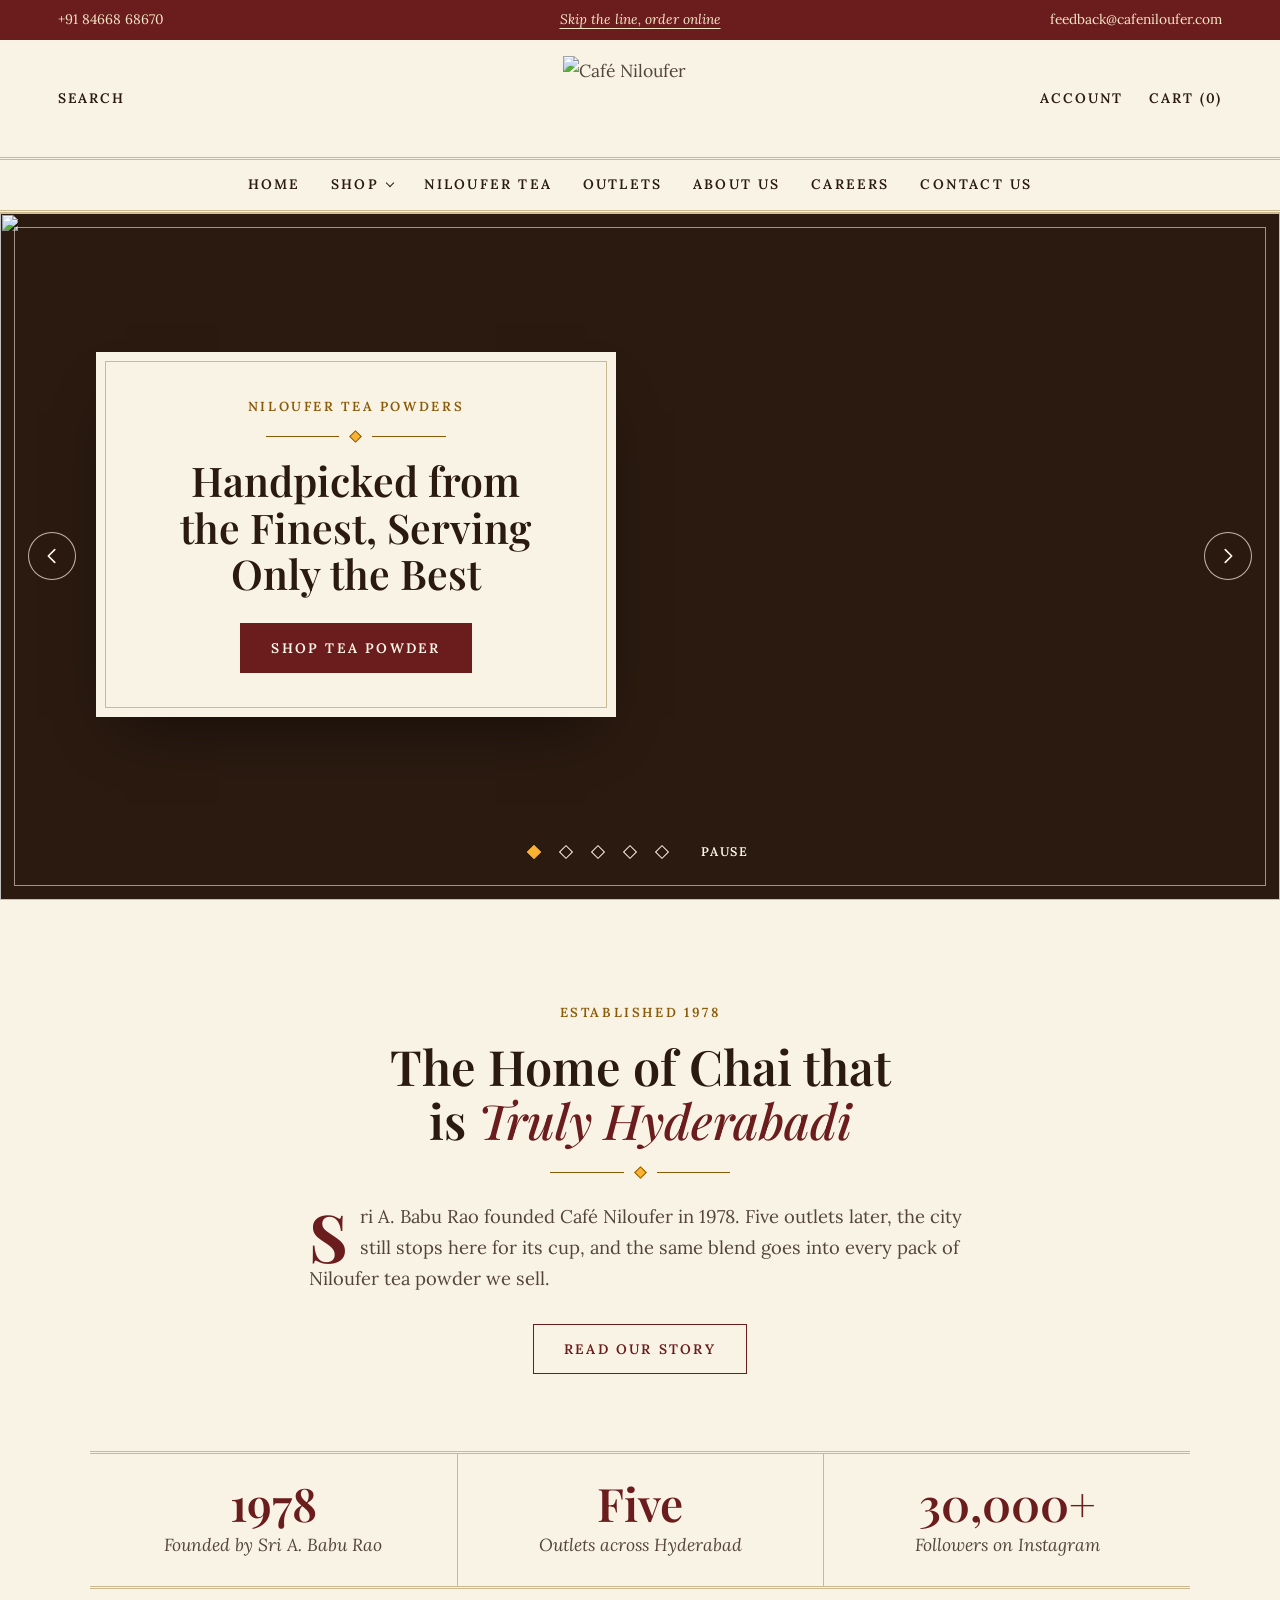
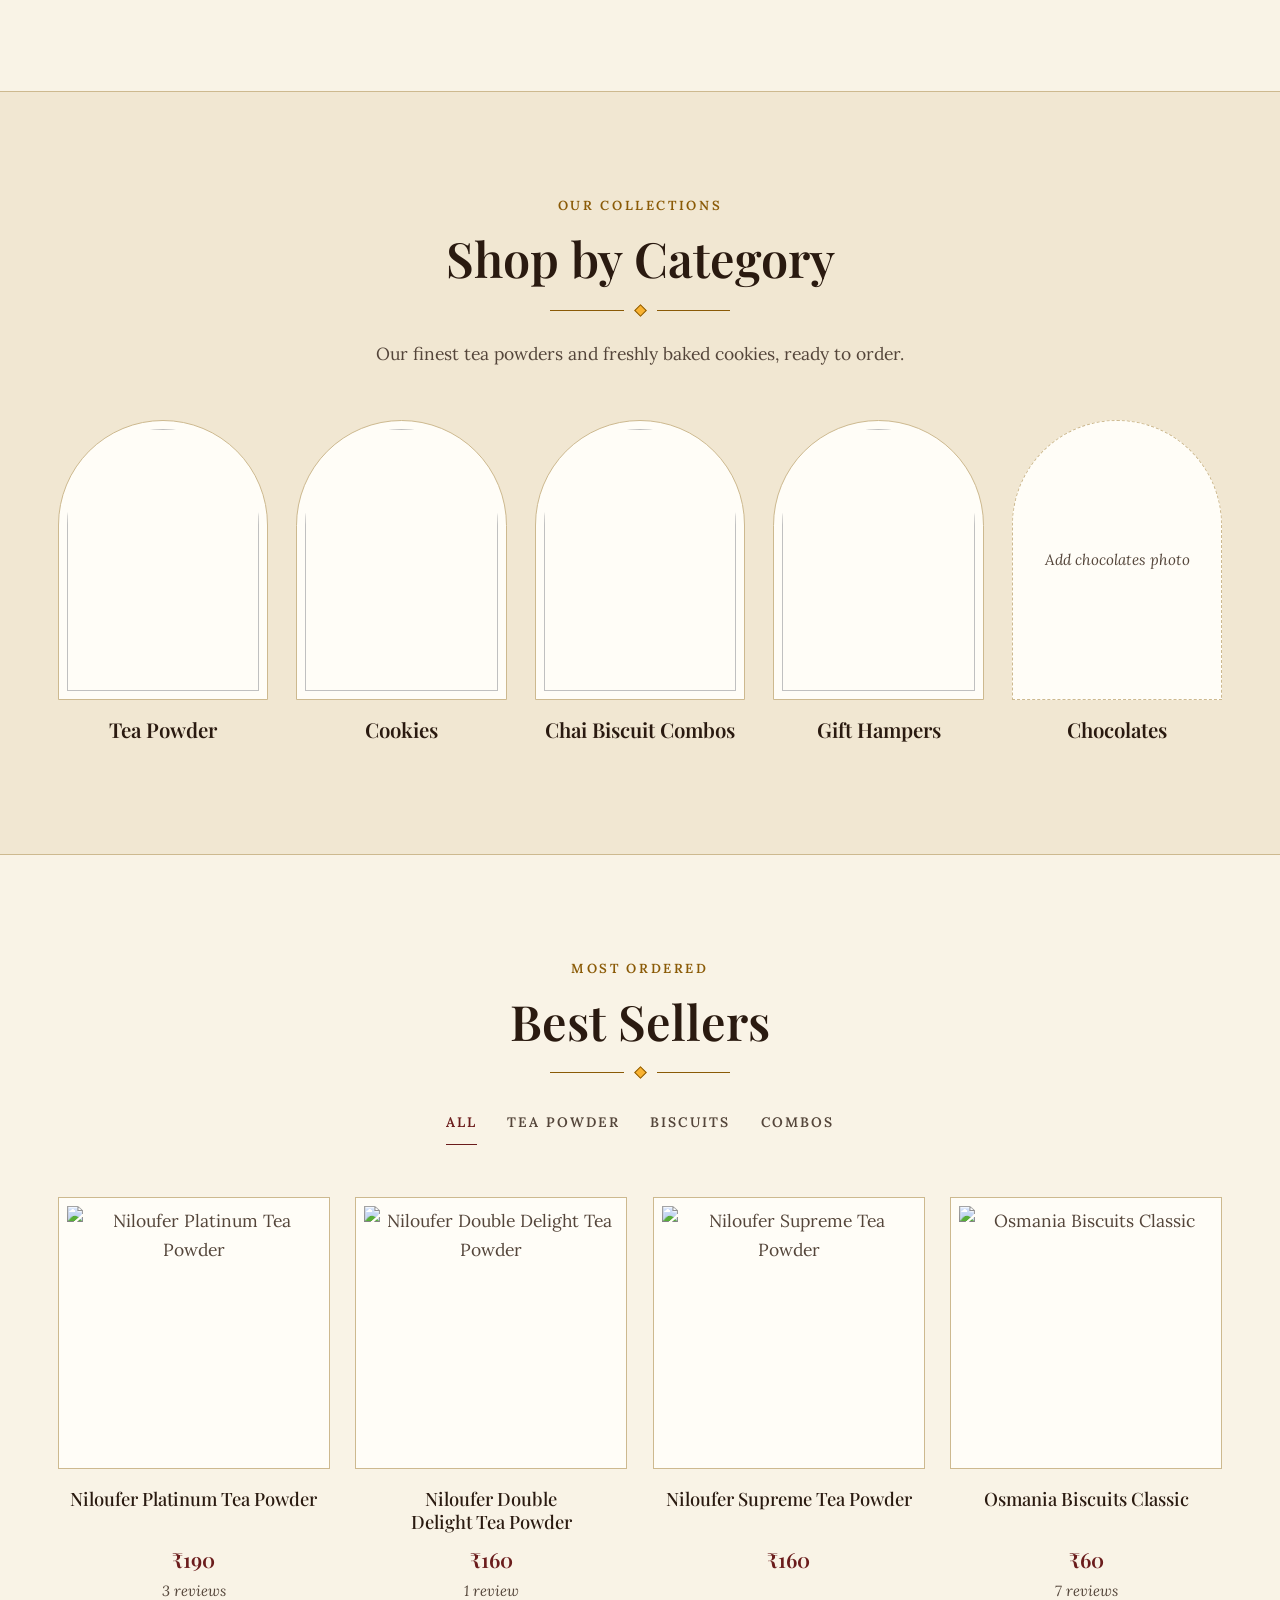
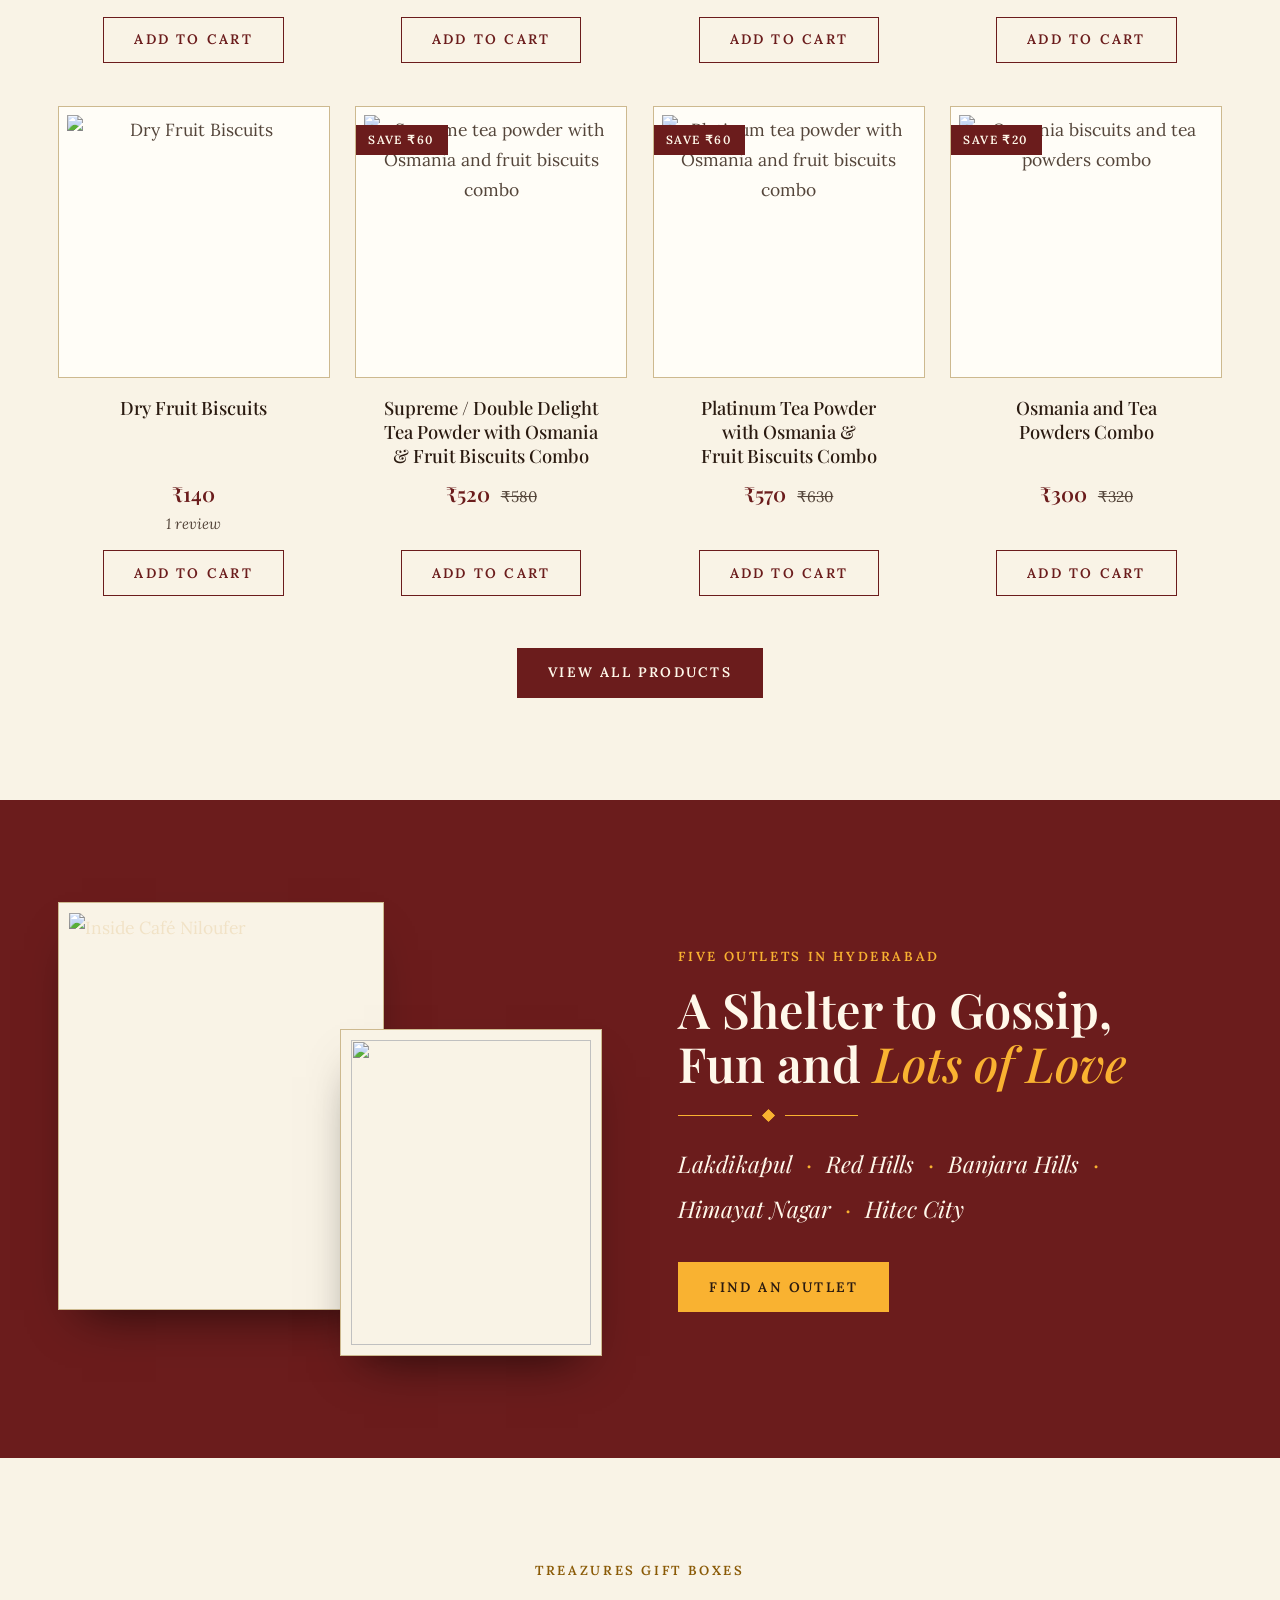
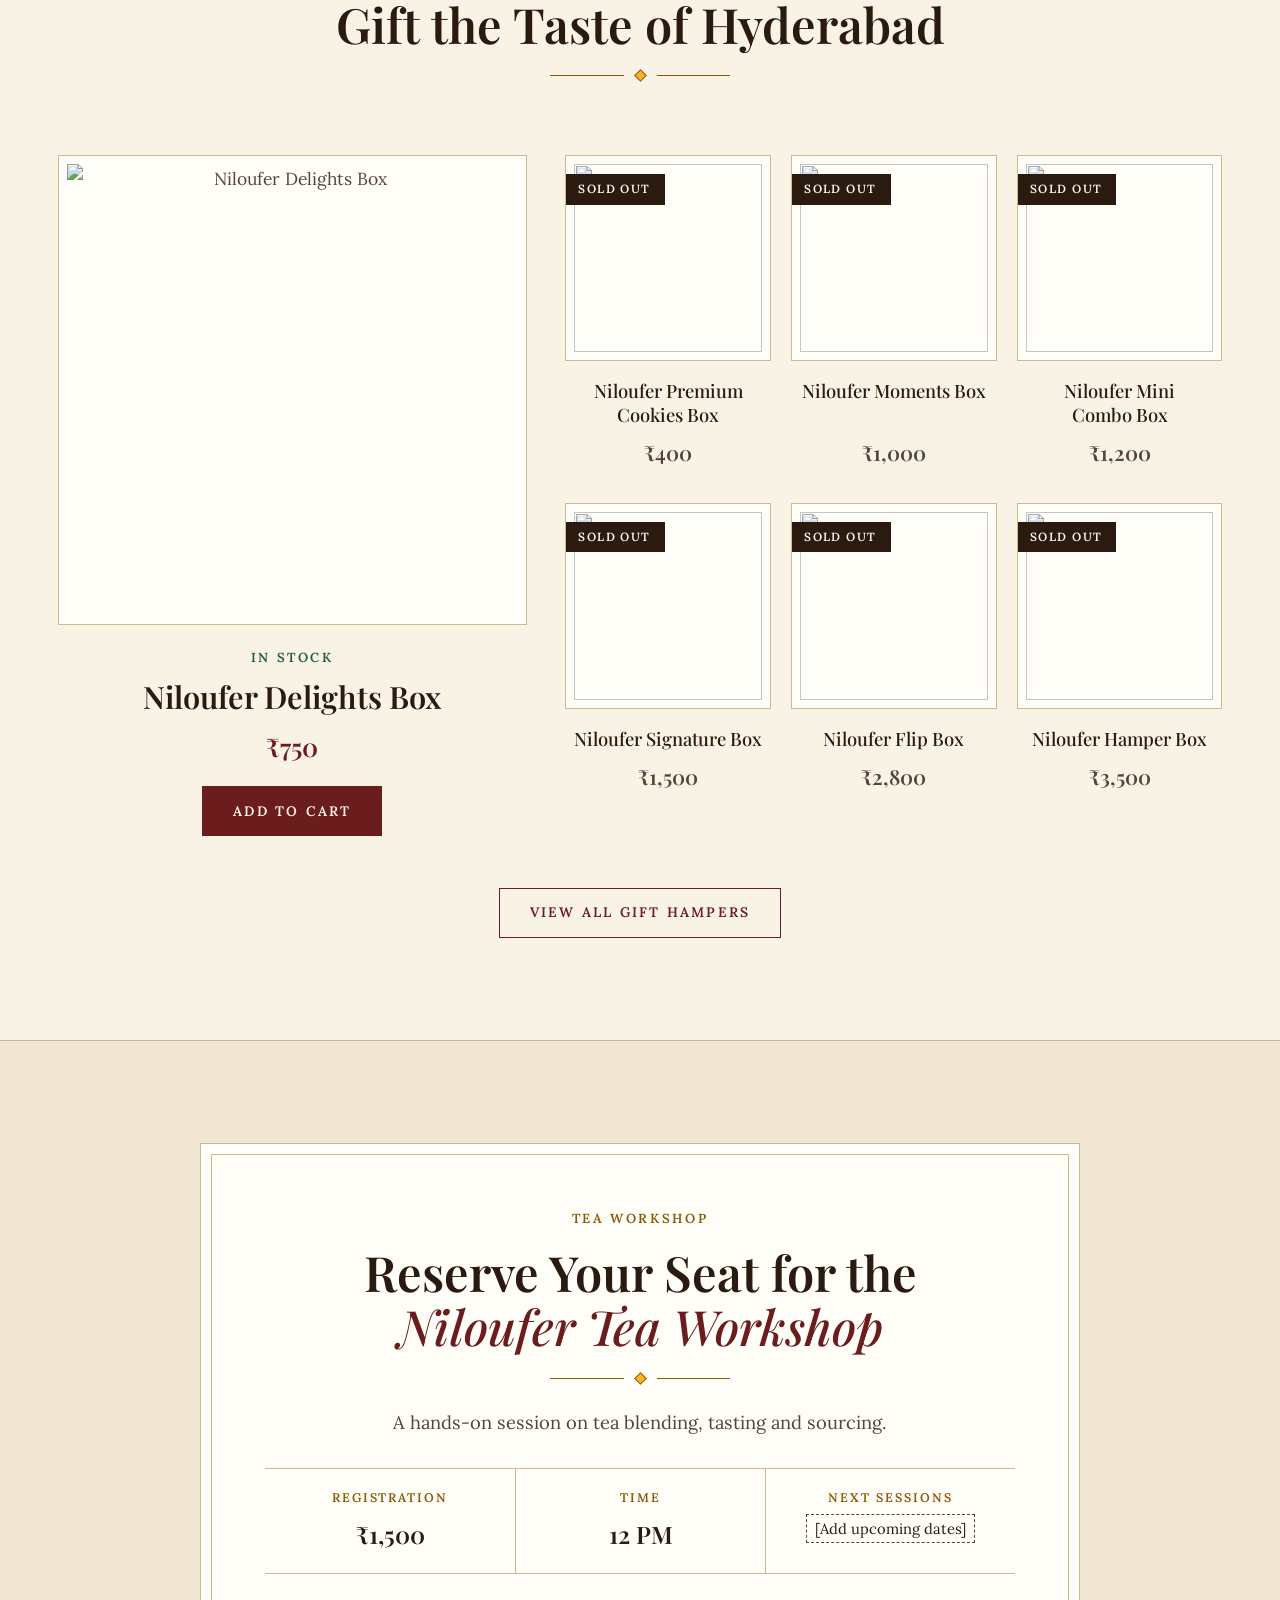
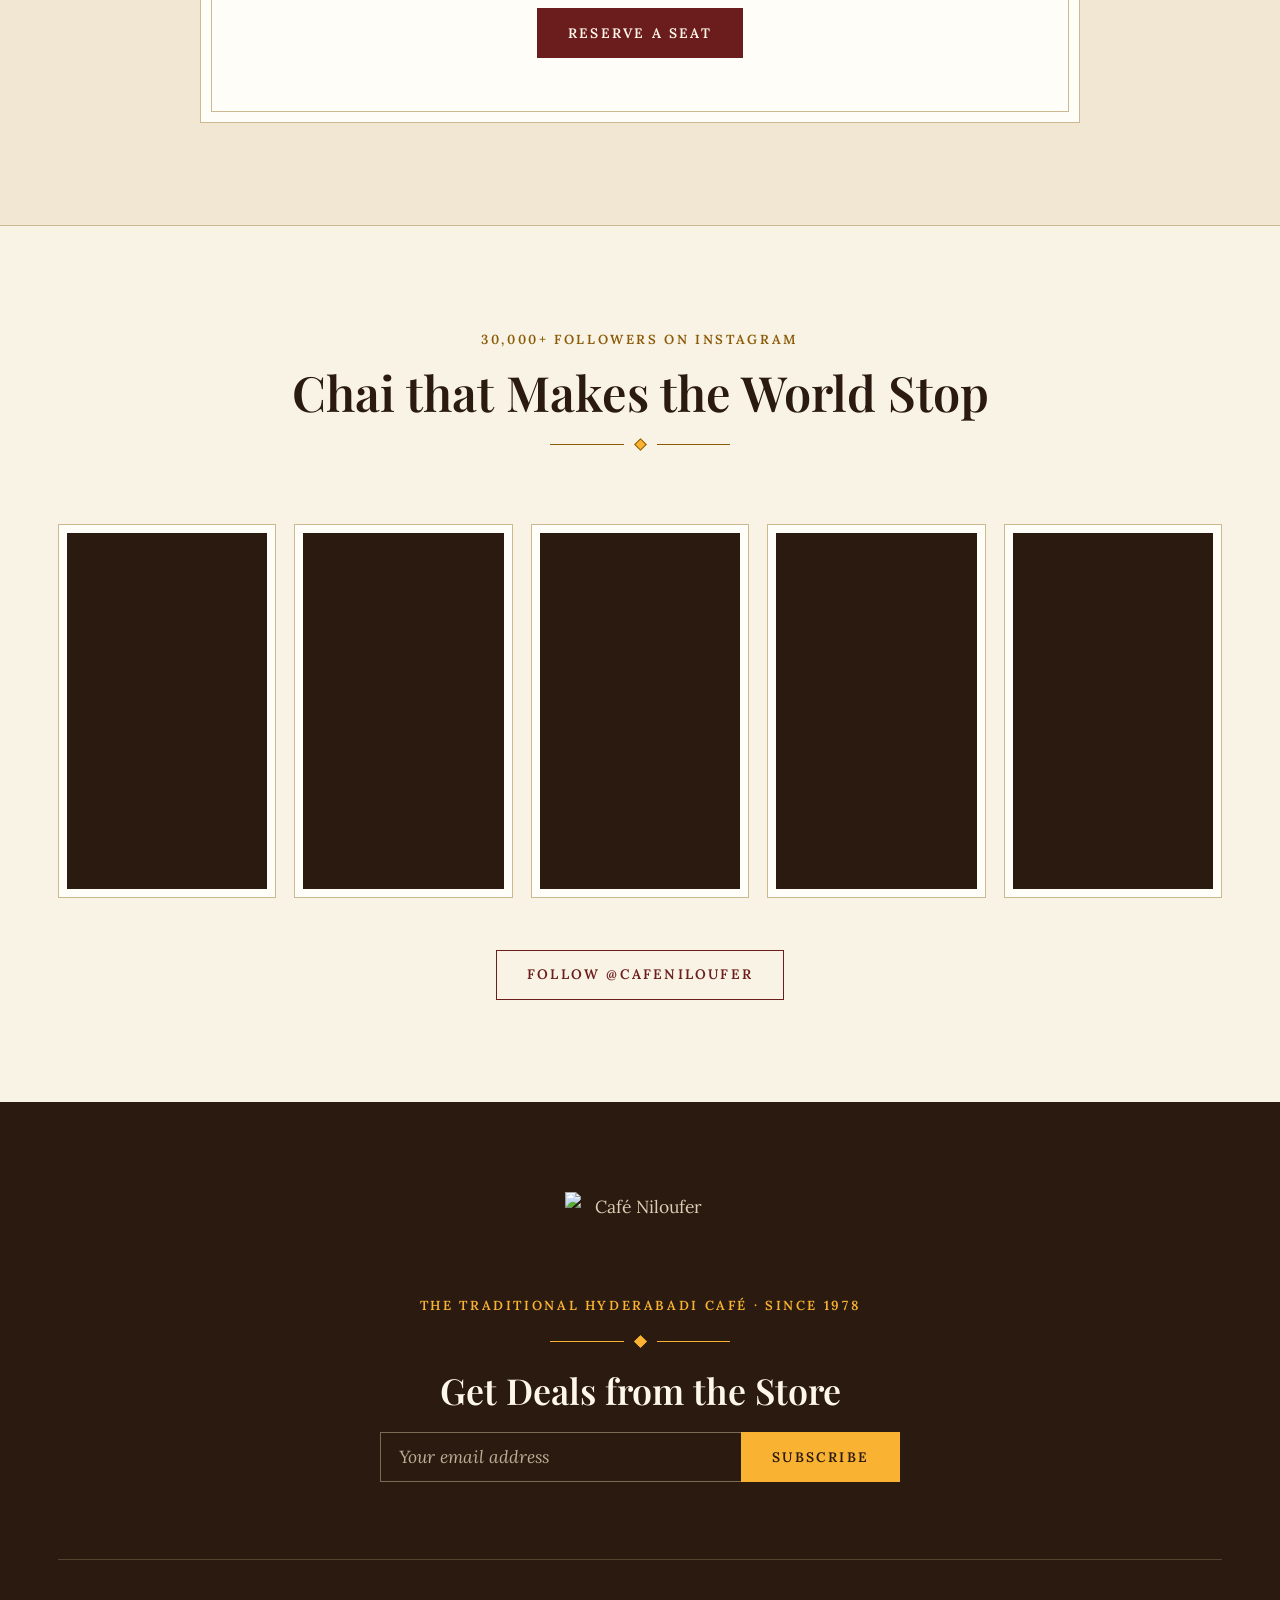
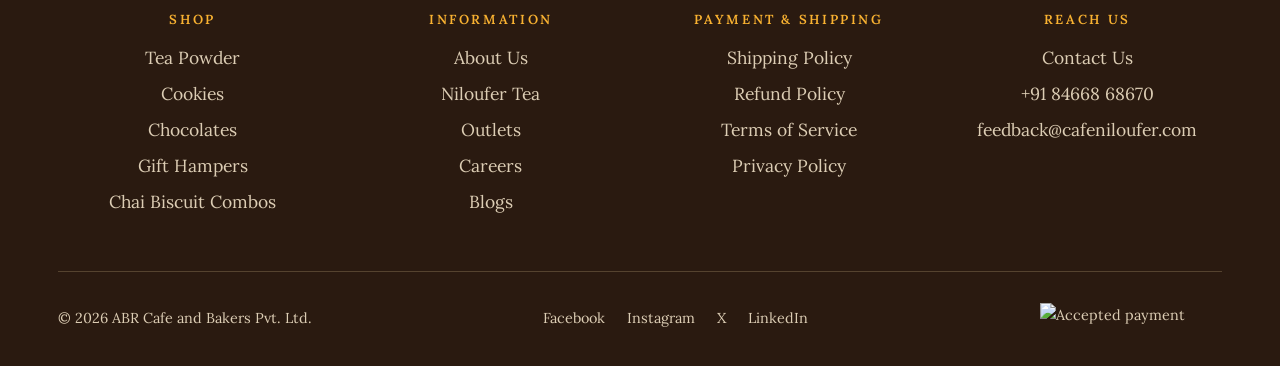
==== index-classic.html @ c28f63be "Add Cafe Niloufer homepage layout options Five static HTML homepage prototypes for the Shopify rebui" ====
<!doctype html>
<html lang="en">
<head>
  <meta charset="utf-8">
  <meta name="viewport" content="width=device-width, initial-scale=1">
  <title>Café Niloufer – The Traditional Hyderabadi Café</title>
  <meta name="description" content="Niloufer tea powders, Osmania biscuits and gift boxes from Hyderabad's Café Niloufer. Order online for home delivery.">
  <meta name="theme-color" content="#5e1a1a">
  <link rel="preconnect" href="https://fonts.googleapis.com">
  <link rel="preconnect" href="https://fonts.gstatic.com" crossorigin>
  <link href="https://fonts.googleapis.com/css2?family=Lora:ital,wght@0,400;0,500;0,600;1,400&family=Playfair+Display:ital,wght@0,500;0,600;0,700;1,500&display=swap" rel="stylesheet">
  <link rel="stylesheet" href="css/style-classic.css">
  <script>document.documentElement.classList.add('js');</script>
</head>
<body>
<a class="skip-link" href="#main">Skip to content</a>

<!-- ======================================================
     SECTION: top bar   (Shopify: sections/announcement-bar.liquid)
     ====================================================== -->
<div class="topbar" id="topBar">
  <div class="wrap topbar-inner">
    <a class="topbar-side" href="tel:+918466868670">+91 84668 68670</a>
    <p><a href="/collections/our-products">Skip the line, order online</a></p>
    <a class="topbar-side" href="mailto:feedback@cafeniloufer.com">feedback@cafeniloufer.com</a>
  </div>
</div>

<!-- ======================================================
     SECTION: header   (Shopify: sections/header.liquid)
     Centred crest, with the menu on a ruled bar beneath.
     ====================================================== -->
<header class="site-header" id="siteHeader">
  <div class="wrap masthead">
    <div class="masthead-side">
      <button class="plain-btn nav-toggle" id="navToggle" aria-expanded="false" aria-controls="primaryNav">Menu</button>
      <a class="plain-btn mast-link" href="/search">Search</a>
    </div>
    <a class="logo" href="/" aria-label="Café Niloufer home">
      <img src="images/logo.png" data-remote="logo_360x_3a3f6a04-b109-4e88-97f9-b49ac4675c0d.png" data-w="360" alt="Café Niloufer" width="150" height="83">
    </a>
    <div class="masthead-side masthead-right">
      <a class="plain-btn mast-link" href="/account">Account</a>
      <a class="plain-btn" href="/cart">Cart (<span id="cartCount" aria-live="polite">0</span>)</a>
    </div>
  </div>

  <nav class="primary-nav" id="primaryNav" aria-label="Primary">
    <ul class="wrap">
      <li><a href="/">Home</a></li>
      <li class="has-sub">
        <a href="/collections/our-products">Shop</a>
        <ul class="sub">
          <li><a href="/collections/tea-powder">Tea Powder</a></li>
          <li><a href="/collections/cookies">Cookies</a></li>
          <li><a href="/collections/chocolates">Chocolates</a></li>
          <li><a href="/collections/gift-hampers">Gift Hampers</a></li>
          <li><a href="/collections/combo">Chai Biscuit Combos</a></li>
        </ul>
      </li>
      <li><a href="/pages/niloufer-tea">Niloufer Tea</a></li>
      <li><a href="/pages/outlets">Outlets</a></li>
      <li><a href="/pages/about-cafe-niloufer">About Us</a></li>
      <li><a href="/pages/careers">Careers</a></li>
      <li><a href="/pages/contact-us">Contact Us</a></li>
    </ul>
  </nav>
</header>

<main id="main">

<!-- ======================================================
     SECTION: hero slider   (Shopify: sections/slideshow.liquid)
     Full width; height = screen height minus everything above it.
     ====================================================== -->
<section class="hero" id="heroSlider" role="region" aria-roledescription="carousel" aria-label="Featured">
  <div class="slides">
    <article class="slide is-active" role="group" aria-roledescription="slide" aria-label="1 of 5">
      <div class="slide-bg"><img src="images/banner-tea.png" data-remote="NC_Web_1920x800_final.png" data-w="1920" alt="" width="1920" height="800"></div>
      <div class="plate">
        <p class="smallcaps">Niloufer Tea Powders</p>
        <span class="orn" aria-hidden="true"><i></i></span>
        <h1 class="plate-title">Handpicked from the Finest, Serving Only the Best</h1>
        <a class="btn btn-solid" href="/collections/tea-powder">Shop Tea Powder</a>
      </div>
    </article>
    <article class="slide" role="group" aria-roledescription="slide" aria-label="2 of 5">
      <div class="slide-bg"><img src="images/banner-biscuits.jpg" data-remote="CF_Niloufer_fruit_biscuit_web_banner_301025.jpg" data-w="1920" alt="" loading="lazy" width="1920" height="800"></div>
      <div class="plate">
        <p class="smallcaps">Fruit Biscuits</p>
        <span class="orn" aria-hidden="true"><i></i></span>
        <h2 class="plate-title">Newly Improved Taste, Same Indulgence</h2>
        <a class="btn btn-solid" href="/collections/cookies">Shop Cookies</a>
      </div>
    </article>
    <article class="slide" role="group" aria-roledescription="slide" aria-label="3 of 5">
      <div class="slide-bg"><img src="images/banner-gifts.webp" data-remote="GIFT_BOX.webp" data-w="1920" alt="" loading="lazy" width="1920" height="800"></div>
      <div class="plate">
        <p class="smallcaps">Treazures Gift Boxes</p>
        <span class="orn" aria-hidden="true"><i></i></span>
        <h2 class="plate-title">Pleazures of Gifting</h2>
        <a class="btn btn-solid" href="/collections/gift-hampers">Shop Gift Hampers</a>
      </div>
    </article>
    <article class="slide" role="group" aria-roledescription="slide" aria-label="4 of 5">
      <div class="slide-bg"><img src="images/banner-tearoom.webp" data-remote="TEA_ROOMS_BANNER.webp" data-w="1920" alt="" loading="lazy" width="1920" height="800"></div>
      <div class="plate">
        <p class="smallcaps">Tea Rooms</p>
        <span class="orn" aria-hidden="true"><i></i></span>
        <h2 class="plate-title">A Shelter to Gossip, Fun and Lots of Love</h2>
        <a class="btn btn-solid" href="/pages/outlets">Find an Outlet</a>
      </div>
    </article>
    <article class="slide" role="group" aria-roledescription="slide" aria-label="5 of 5">
      <div class="slide-bg"><img src="images/banner-order.webp" data-remote="ONLINE_ORDER.webp" data-w="1920" alt="" loading="lazy" width="1920" height="800"></div>
      <div class="plate">
        <p class="smallcaps">Shop Your Favourites</p>
        <span class="orn" aria-hidden="true"><i></i></span>
        <h2 class="plate-title">Skip the Line, Order Online</h2>
        <a class="btn btn-solid" href="/collections/our-products">Shop Now</a>
      </div>
    </article>
  </div>

  <button class="hero-arrow hero-prev" data-dir="-1" aria-label="Previous slide">
    <svg width="22" height="22" viewBox="0 0 24 24" fill="none" stroke="currentColor" stroke-width="1.8" stroke-linecap="round" stroke-linejoin="round" aria-hidden="true"><path d="M15 5l-7 7 7 7"/></svg>
  </button>
  <button class="hero-arrow hero-next" data-dir="1" aria-label="Next slide">
    <svg width="22" height="22" viewBox="0 0 24 24" fill="none" stroke="currentColor" stroke-width="1.8" stroke-linecap="round" stroke-linejoin="round" aria-hidden="true"><path d="M9 5l7 7-7 7"/></svg>
  </button>
  <div class="hero-nav">
    <button class="dot is-active" aria-label="Go to slide 1" aria-current="true"></button>
    <button class="dot" aria-label="Go to slide 2"></button>
    <button class="dot" aria-label="Go to slide 3"></button>
    <button class="dot" aria-label="Go to slide 4"></button>
    <button class="dot" aria-label="Go to slide 5"></button>
    <button class="hero-pause" id="sliderPause" aria-pressed="false">Pause</button>
  </div>
</section>

<!-- ======================================================
     SECTION: welcome   (Shopify: sections/rich-text.liquid)
     ====================================================== -->
<section class="section welcome">
  <div class="wrap narrow center">
    <p class="smallcaps">Established 1978</p>
    <h2>The Home of Chai that is <em>Truly Hyderabadi</em></h2>
    <span class="orn" aria-hidden="true"><i></i></span>
    <p class="lead dropcap">Sri A. Babu Rao founded Café Niloufer in 1978. Five outlets later, the city still stops here for its cup, and the same blend goes into every pack of Niloufer tea powder we sell.</p>
    <a class="btn btn-outline" href="/pages/about-cafe-niloufer">Read Our Story</a>
  </div>

  <div class="wrap">
    <ul class="facts">
      <li><b>1978</b><span>Founded by Sri A. Babu Rao</span></li>
      <li><b>Five</b><span>Outlets across Hyderabad</span></li>
      <li><b>30,000+</b><span>Followers on Instagram</span></li>
    </ul>
  </div>
</section>

<!-- ======================================================
     SECTION: categories   (Shopify: sections/collection-list.liquid)
     ====================================================== -->
<section class="section section-tint">
  <div class="wrap">
    <div class="title">
      <p class="smallcaps">Our Collections</p>
      <h2>Shop by Category</h2>
      <span class="orn" aria-hidden="true"><i></i></span>
      <p>Our finest tea powders and freshly baked cookies, ready to order.</p>
    </div>

    <ul class="arches">
      <li><a class="arch" href="/collections/tea-powder">
        <span class="arch-frame"><img src="images/tea-platinum.webp" data-remote="Niloufer_Platinum_Tea_Powder.webp" alt="" loading="lazy" width="600" height="600"></span>
        <b>Tea Powder</b></a></li>
      <li><a class="arch" href="/collections/cookies">
        <span class="arch-frame"><img src="images/dry-fruit-biscuits.webp" data-remote="DryFruitBiscuits.webp" alt="" loading="lazy" width="600" height="600"></span>
        <b>Cookies</b></a></li>
      <li><a class="arch" href="/collections/combo">
        <span class="arch-frame"><img src="images/combo-osmania-tea.png" data-remote="Combo1_option1.png" alt="" loading="lazy" width="600" height="600"></span>
        <b>Chai Biscuit Combos</b></a></li>
      <li><a class="arch" href="/collections/gift-hampers">
        <span class="arch-frame"><img src="images/gift-delights.webp" data-remote="DelightsBox_Hires_800x_1d683445-12c7-41b7-adcd-f24d6c4b3e09.webp" alt="" loading="lazy" width="600" height="600"></span>
        <b>Gift Hampers</b></a></li>
      <li><a class="arch" href="/collections/chocolates">
        <!-- No chocolates image on the current site: add images/chocolates.jpg and swap this span's contents for an <img> -->
        <span class="arch-frame arch-empty"><span>Add chocolates photo</span></span>
        <b>Chocolates</b></a></li>
    </ul>
  </div>
</section>

<!-- ======================================================
     SECTION: best sellers   (Shopify: sections/featured-collection.liquid)
     Each .product = snippets/product-card.liquid
     ====================================================== -->
<section class="section" id="bestsellers">
  <div class="wrap">
    <div class="title">
      <p class="smallcaps">Most Ordered</p>
      <h2>Best Sellers</h2>
      <span class="orn" aria-hidden="true"><i></i></span>
      <div class="filters" role="group" aria-label="Filter best sellers">
        <button type="button" class="filter is-active" data-filter="all" aria-pressed="true">All</button>
        <button type="button" class="filter" data-filter="tea" aria-pressed="false">Tea Powder</button>
        <button type="button" class="filter" data-filter="biscuits" aria-pressed="false">Biscuits</button>
        <button type="button" class="filter" data-filter="combo" aria-pressed="false">Combos</button>
      </div>
    </div>

    <ul class="product-grid" id="productGrid">
      <li class="product" data-cat="tea">
        <a class="product-media" href="/products/niloufer-platinum-tea-powder"><img src="images/tea-platinum.webp" data-remote="Niloufer_Platinum_Tea_Powder.webp" alt="Niloufer Platinum Tea Powder" loading="lazy" width="600" height="600"></a>
        <h3><a href="/products/niloufer-platinum-tea-powder">Niloufer Platinum Tea Powder</a></h3>
        <p class="price">₹190</p>
        <p class="meta">3 reviews</p>
        <button type="button" class="btn btn-outline add-to-cart">Add to Cart</button>
      </li>
      <li class="product" data-cat="tea">
        <a class="product-media" href="/products/niloufer-double-delight-tea-powder"><img src="images/tea-double-delight.webp" data-remote="Niloufer_Double_Delight_Tea_Powder.webp" alt="Niloufer Double Delight Tea Powder" loading="lazy" width="600" height="600"></a>
        <h3><a href="/products/niloufer-double-delight-tea-powder">Niloufer Double Delight Tea Powder</a></h3>
        <p class="price">₹160</p>
        <p class="meta">1 review</p>
        <button type="button" class="btn btn-outline add-to-cart">Add to Cart</button>
      </li>
      <li class="product" data-cat="tea">
        <a class="product-media" href="/products/niloufer-supreme-dust-tea-powder"><img src="images/tea-supreme.webp" data-remote="Niloufer_Supreme_Tea_Powder_front.webp" alt="Niloufer Supreme Tea Powder" loading="lazy" width="600" height="600"></a>
        <h3><a href="/products/niloufer-supreme-dust-tea-powder">Niloufer Supreme Tea Powder</a></h3>
        <p class="price">₹160</p>
        <p class="meta">&nbsp;</p>
        <button type="button" class="btn btn-outline add-to-cart">Add to Cart</button>
      </li>
      <li class="product" data-cat="biscuits">
        <a class="product-media" href="/products/osmania-biscuits"><img src="images/osmania-biscuits.webp" data-remote="p0qzdfdmgume7hkc4ddv.webp" alt="Osmania Biscuits Classic" loading="lazy" width="600" height="600"></a>
        <h3><a href="/products/osmania-biscuits">Osmania Biscuits Classic</a></h3>
        <p class="price">₹60</p>
        <p class="meta">7 reviews</p>
        <button type="button" class="btn btn-outline add-to-cart">Add to Cart</button>
      </li>
      <li class="product" data-cat="biscuits">
        <a class="product-media" href="/products/dry-fruit-biscuits"><img src="images/dry-fruit-biscuits.webp" data-remote="DryFruitBiscuits.webp" alt="Dry Fruit Biscuits" loading="lazy" width="600" height="600"></a>
        <h3><a href="/products/dry-fruit-biscuits">Dry Fruit Biscuits</a></h3>
        <p class="price">₹140</p>
        <p class="meta">1 review</p>
        <button type="button" class="btn btn-outline add-to-cart">Add to Cart</button>
      </li>
      <li class="product" data-cat="combo">
        <a class="product-media" href="/products/combo-3"><img src="images/combo-supreme.png" data-remote="Combo3_supreme.png" alt="Supreme tea powder with Osmania and fruit biscuits combo" loading="lazy" width="600" height="600"><span class="ribbon">Save ₹60</span></a>
        <h3><a href="/products/combo-3">Supreme / Double Delight Tea Powder with Osmania &amp; Fruit Biscuits Combo</a></h3>
        <p class="price">₹520 <s>₹580</s></p>
        <p class="meta">&nbsp;</p>
        <button type="button" class="btn btn-outline add-to-cart">Add to Cart</button>
      </li>
      <li class="product" data-cat="combo">
        <a class="product-media" href="/products/combo-2"><img src="images/combo-platinum.png" data-remote="Combo2_Final.png" alt="Platinum tea powder with Osmania and fruit biscuits combo" loading="lazy" width="600" height="600"><span class="ribbon">Save ₹60</span></a>
        <h3><a href="/products/combo-2">Platinum Tea Powder with Osmania &amp; Fruit Biscuits Combo</a></h3>
        <p class="price">₹570 <s>₹630</s></p>
        <p class="meta">&nbsp;</p>
        <button type="button" class="btn btn-outline add-to-cart">Add to Cart</button>
      </li>
      <li class="product" data-cat="combo">
        <a class="product-media" href="/products/combo-1"><img src="images/combo-osmania-tea.png" data-remote="Combo1_option1.png" alt="Osmania biscuits and tea powders combo" loading="lazy" width="600" height="600"><span class="ribbon">Save ₹20</span></a>
        <h3><a href="/products/combo-1">Osmania and Tea Powders Combo</a></h3>
        <p class="price">₹300 <s>₹320</s></p>
        <p class="meta">&nbsp;</p>
        <button type="button" class="btn btn-outline add-to-cart">Add to Cart</button>
      </li>
    </ul>

    <p class="center more"><a class="btn btn-solid" href="/collections/our-products">View All Products</a></p>
  </div>
</section>

<!-- ======================================================
     SECTION: heritage band   (Shopify: sections/image-with-text.liquid)
     ====================================================== -->
<section class="heritage">
  <div class="wrap heritage-grid">
    <div class="frames">
      <figure class="frame f1"><img src="images/story-2.png" data-remote="Frame_14.png" alt="Inside Café Niloufer" loading="lazy" width="323" height="405"></figure>
      <figure class="frame f2"><img src="images/story-1.png" data-remote="Frame_15.png" alt="" loading="lazy" width="323" height="405"></figure>
    </div>
    <div class="heritage-copy">
      <p class="smallcaps">Five Outlets in Hyderabad</p>
      <h2>A Shelter to Gossip, Fun and <em>Lots of Love</em></h2>
      <span class="orn orn-left" aria-hidden="true"><i></i></span>
      <ul class="outlets">
        <li>Lakdikapul</li>
        <li>Red Hills</li>
        <li>Banjara Hills</li>
        <li>Himayat Nagar</li>
        <li>Hitec City</li>
      </ul>
      <a class="btn btn-gold" href="/pages/outlets">Find an Outlet</a>
    </div>
  </div>
</section>

<!-- ======================================================
     SECTION: gift boxes   (Shopify: sections/featured-collection.liquid, gift-hampers)
     ====================================================== -->
<section class="section">
  <div class="wrap">
    <div class="title">
      <p class="smallcaps">Treazures Gift Boxes</p>
      <h2>Gift the Taste of Hyderabad</h2>
      <span class="orn" aria-hidden="true"><i></i></span>
    </div>

    <div class="gift-layout">
      <article class="gift-feature">
        <a class="product-media" href="/products/niloufer-delights-box"><img src="images/gift-delights.webp" data-remote="DelightsBox_Hires_800x_1d683445-12c7-41b7-adcd-f24d6c4b3e09.webp" alt="Niloufer Delights Box" loading="lazy" width="800" height="800"></a>
        <div class="gift-feature-body">
          <p class="smallcaps ok">In Stock</p>
          <h3><a href="/products/niloufer-delights-box">Niloufer Delights Box</a></h3>
          <p class="price">₹750</p>
          <button type="button" class="btn btn-solid add-to-cart">Add to Cart</button>
        </div>
      </article>

      <ul class="gift-grid">
        <li class="product is-out"><a class="product-media" href="/products/niloufer-mini-combo-box-copy"><img src="images/gift-premium-cookies.webp" data-remote="premco2.webp" alt="" loading="lazy" width="500" height="500"><span class="ribbon ribbon-dark">Sold Out</span></a>
          <h3><a href="/products/niloufer-mini-combo-box-copy">Niloufer Premium Cookies Box</a></h3><p class="price">₹400</p></li>
        <li class="product is-out"><a class="product-media" href="/products/niloufer-moments-box"><img src="images/gift-moments.webp" data-remote="moments1.webp" alt="" loading="lazy" width="500" height="500"><span class="ribbon ribbon-dark">Sold Out</span></a>
          <h3><a href="/products/niloufer-moments-box">Niloufer Moments Box</a></h3><p class="price">₹1,000</p></li>
        <li class="product is-out"><a class="product-media" href="/products/niloufer-mini-combo-box"><img src="images/gift-mini-combo.webp" data-remote="minic1.webp" alt="" loading="lazy" width="500" height="500"><span class="ribbon ribbon-dark">Sold Out</span></a>
          <h3><a href="/products/niloufer-mini-combo-box">Niloufer Mini Combo Box</a></h3><p class="price">₹1,200</p></li>
        <li class="product is-out"><a class="product-media" href="/products/niloufer-signature-box"><img src="images/gift-signature.webp" data-remote="SignatureBox_Hires_800x_bc8c926b-0362-4656-8bd1-b0b54046f249.webp" alt="" loading="lazy" width="500" height="500"><span class="ribbon ribbon-dark">Sold Out</span></a>
          <h3><a href="/products/niloufer-signature-box">Niloufer Signature Box</a></h3><p class="price">₹1,500</p></li>
        <li class="product is-out"><a class="product-media" href="/products/niloufer-flip-box"><img src="images/gift-flip.webp" data-remote="flip1.webp" alt="" loading="lazy" width="500" height="500"><span class="ribbon ribbon-dark">Sold Out</span></a>
          <h3><a href="/products/niloufer-flip-box">Niloufer Flip Box</a></h3><p class="price">₹2,800</p></li>
        <li class="product is-out"><a class="product-media" href="/products/niloufer-hamper-box"><img src="images/gift-hamper.webp" data-remote="hamper1.webp" alt="" loading="lazy" width="500" height="500"><span class="ribbon ribbon-dark">Sold Out</span></a>
          <h3><a href="/products/niloufer-hamper-box">Niloufer Hamper Box</a></h3><p class="price">₹3,500</p></li>
      </ul>
    </div>

    <p class="center more"><a class="btn btn-outline" href="/collections/gift-hampers">View All Gift Hampers</a></p>
  </div>
</section>

<!-- ======================================================
     SECTION: tea workshop invitation   (Shopify: sections/invitation.liquid)
     ====================================================== -->
<section class="section section-tint">
  <div class="wrap">
    <div class="invitation">
      <p class="smallcaps">Tea Workshop</p>
      <h2>Reserve Your Seat for the <em>Niloufer Tea Workshop</em></h2>
      <span class="orn" aria-hidden="true"><i></i></span>
      <p class="lead">A hands-on session on tea blending, tasting and sourcing.</p>
      <dl class="invite-facts">
        <div><dt>Registration</dt><dd>₹1,500</dd></div>
        <div><dt>Time</dt><dd>12 PM</dd></div>
        <div><dt>Next Sessions</dt><dd class="todo">[Add upcoming dates]</dd></div>
      </dl>
      <a class="btn btn-solid" href="/pages/tea-workshop">Reserve a Seat</a>
    </div>
  </div>
</section>

<!-- ======================================================
     SECTION: reels   (Shopify: sections/video-reels.liquid)
     Videos stream muted from the store's Shopify CDN.
     ====================================================== -->
<section class="section">
  <div class="wrap">
    <div class="title">
      <p class="smallcaps">30,000+ Followers on Instagram</p>
      <h2>Chai that Makes the World Stop</h2>
      <span class="orn" aria-hidden="true"><i></i></span>
    </div>
    <ul class="reel-row">
      <li><video class="reel" src="https://cdn.shopify.com/videos/c/o/v/871a929974e74d28b8a25bc37b8aa121.mp4" muted loop playsinline preload="metadata" aria-label="Café Niloufer reel 1"></video></li>
      <li><video class="reel" src="https://cdn.shopify.com/videos/c/o/v/c5cc48135465484594ba225d9385c2f6.mp4" muted loop playsinline preload="metadata" aria-label="Café Niloufer reel 2"></video></li>
      <li><video class="reel" src="https://cdn.shopify.com/videos/c/o/v/4848a76bdaad4c74bbf25155cf649064.mp4" muted loop playsinline preload="metadata" aria-label="Café Niloufer reel 3"></video></li>
      <li><video class="reel" src="https://cdn.shopify.com/videos/c/o/v/c1b2de1c08d44017b98b6b99db3dd102.mp4" muted loop playsinline preload="metadata" aria-label="Café Niloufer reel 4"></video></li>
      <li><video class="reel" src="https://cdn.shopify.com/videos/c/o/v/f989122980754f1e8ee32541cb2808a5.mp4" muted loop playsinline preload="metadata" aria-label="Café Niloufer reel 5"></video></li>
    </ul>
    <p class="center more"><a class="btn btn-outline" href="https://instagram.com/cafeniloufer" target="_blank" rel="noopener">Follow @cafeniloufer</a></p>
  </div>
</section>

</main>

<!-- ======================================================
     SECTION: footer   (Shopify: sections/footer.liquid)
     ====================================================== -->
<footer class="site-footer">
  <div class="wrap">
    <div class="footer-crest center">
      <img src="images/logo.png" data-remote="logo_360x_3a3f6a04-b109-4e88-97f9-b49ac4675c0d.png" data-w="360" alt="Café Niloufer" loading="lazy" width="150" height="83">
      <p class="smallcaps">The Traditional Hyderabadi Café · Since 1978</p>
      <span class="orn" aria-hidden="true"><i></i></span>
      <h2>Get Deals from the Store</h2>
      <form class="newsletter-form" action="#" method="post">
        <label class="sr-only" for="nlEmail">Email address</label>
        <input id="nlEmail" type="email" name="email" placeholder="Your email address" autocomplete="email" required>
        <button class="btn btn-gold" type="submit">Subscribe</button>
      </form>
    </div>

    <div class="footer-cols">
      <nav aria-label="Shop">
        <h3>Shop</h3>
        <ul>
          <li><a href="/collections/tea-powder">Tea Powder</a></li>
          <li><a href="/collections/cookies">Cookies</a></li>
          <li><a href="/collections/chocolates">Chocolates</a></li>
          <li><a href="/collections/gift-hampers">Gift Hampers</a></li>
          <li><a href="/collections/combo">Chai Biscuit Combos</a></li>
        </ul>
      </nav>
      <nav aria-label="Information">
        <h3>Information</h3>
        <ul>
          <li><a href="/pages/about-cafe-niloufer">About Us</a></li>
          <li><a href="/pages/niloufer-tea">Niloufer Tea</a></li>
          <li><a href="/pages/outlets">Outlets</a></li>
          <li><a href="/pages/careers">Careers</a></li>
          <li><a href="/blogs/news">Blogs</a></li>
        </ul>
      </nav>
      <nav aria-label="Payment and shipping">
        <h3>Payment &amp; Shipping</h3>
        <ul>
          <li><a href="/policies/shipping-policy">Shipping Policy</a></li>
          <li><a href="/policies/refund-policy">Refund Policy</a></li>
          <li><a href="/policies/terms-of-service">Terms of Service</a></li>
          <li><a href="/policies/privacy-policy">Privacy Policy</a></li>
        </ul>
      </nav>
      <div>
        <h3>Reach Us</h3>
        <ul>
          <li><a href="/pages/contact-us">Contact Us</a></li>
          <li><a href="tel:+918466868670">+91 84668 68670</a></li>
          <li><a href="mailto:feedback@cafeniloufer.com">feedback@cafeniloufer.com</a></li>
        </ul>
      </div>
    </div>

    <div class="footer-bottom">
      <p>© 2026 ABR Cafe and Bakers Pvt. Ltd.</p>
      <ul class="social">
        <li><a href="https://facebook.com/Cafeniloufer" target="_blank" rel="noopener">Facebook</a></li>
        <li><a href="https://instagram.com/cafeniloufer" target="_blank" rel="noopener">Instagram</a></li>
        <li><a href="https://twitter.com/cafe_niloufer" target="_blank" rel="noopener">X</a></li>
        <li><a href="https://linkedin.com/company/café-niloufer" target="_blank" rel="noopener">LinkedIn</a></li>
      </ul>
      <img class="payments" src="images/payment.jpg" data-remote="payment.jpg" data-w="462" alt="Accepted payment methods" loading="lazy" width="231" height="38">
    </div>
  </div>
</footer>

<script src="js/main-classic.js"></script>
</body>
</html>
---- css/style-classic.css ----
/* ==========================================================
   Café Niloufer — homepage "classic" (static HTML prototype for Shopify)
   Direction: heritage tea-house. Serif type, centred symmetry,
   cream paper, burgundy and gold, double rules, framed photographs.
   Tokens map 1:1 to theme settings (config/settings_schema.json)
   ========================================================== */

:root {
  --paper: #f9f3e6;        /* page ground */
  --tint: #f1e7d2;         /* alternate sections */
  --card: #fffdf7;
  --ink: #2a1a10;          /* espresso text */
  --text: #54453a;         /* body text */
  --burgundy: #6b1c1c;     /* primary accent */
  --burgundy-deep: #4f1313;
  --gold: #f9b231;         /* brand saffron, used as gold */
  --gold-text: #8a5a06;    /* gold dark enough for text on paper */
  --rule: #cdb98f;         /* hairlines and frames */
  --green: #1f5b33;

  --font-display: "Playfair Display", "Times New Roman", Times, serif;
  --font-body: "Lora", Georgia, "Times New Roman", serif;

  --container: 100%;       /* full width; set a px value (e.g. 1320px) to cap it */
  --gutter: clamp(18px, 4.5vw, 88px);
  --section: clamp(64px, 8vw, 128px);
  --chrome-h: 200px;       /* everything above the hero; measured in js */
}

*, *::before, *::after { box-sizing: border-box; }
html { scroll-behavior: smooth; -webkit-text-size-adjust: 100%; }
body {
  margin: 0;
  font-family: var(--font-body);
  font-size: 17.5px;
  line-height: 1.7;
  color: var(--text);
  background: var(--paper);
  -webkit-font-smoothing: antialiased;
}
img, video { display: block; max-width: 100%; height: auto; }
ul { list-style: none; margin: 0; padding: 0; }
a { color: inherit; text-decoration: none; }
p { margin: 0 0 1em; text-wrap: pretty; }
figure { margin: 0; }
h1, h2, h3 { margin: 0; font-family: var(--font-display); font-weight: 600; color: var(--ink); text-wrap: balance; }
h2 { font-size: clamp(2rem, 3.8vw, 3.4rem); line-height: 1.12; }
h2 em { font-style: italic; font-weight: 500; color: var(--burgundy); }
h3 { font-size: 1.15rem; font-weight: 500; line-height: 1.3; }
button { font: inherit; color: inherit; cursor: pointer; }
:focus-visible { outline: 2px solid var(--burgundy); outline-offset: 3px; }

.wrap { width: 100%; max-width: var(--container); margin-inline: auto; padding-inline: var(--gutter); }
.narrow { max-width: 860px; }
.center { text-align: center; }
.sr-only { position: absolute; width: 1px; height: 1px; overflow: hidden; clip-path: inset(50%); white-space: nowrap; }
.skip-link { position: absolute; left: 12px; top: -60px; z-index: 100; background: var(--burgundy); color: #fff; padding: 10px 16px; }
.skip-link:focus { top: 12px; }

.section { padding-block: var(--section); }
.section-tint { background: var(--tint); border-block: 1px solid var(--rule); }
.smallcaps { margin: 0 0 14px; font-family: var(--font-body); font-size: 0.82rem; font-weight: 600; letter-spacing: 0.2em; text-transform: uppercase; color: var(--gold-text); }
.title { display: flex; flex-direction: column; align-items: center; text-align: center; margin-bottom: clamp(32px, 4vw, 56px); }
.title > p:last-child { max-width: 34em; margin: 0; }
.lead { font-size: 1.15rem; }
.more { margin: clamp(32px, 4vw, 56px) 0 0; }
.todo { padding: 1px 8px; border: 1px dashed var(--text); font-size: 0.92rem; font-style: normal; }

/* ornament: rule — diamond — rule */
.orn { display: flex; align-items: center; justify-content: center; gap: 12px; width: 180px; margin: 20px auto 24px; color: var(--gold-text); }
.orn::before, .orn::after { content: ""; flex: 1; height: 1px; background: currentColor; }
.orn i { width: 9px; height: 9px; border: 1px solid currentColor; transform: rotate(45deg); background: var(--gold); }
.orn-left { margin-inline: 0; }

/* buttons */
.btn {
  display: inline-flex; align-items: center; justify-content: center;
  min-height: 50px; padding: 0 30px;
  border: 1px solid var(--burgundy); border-radius: 0;
  font-family: var(--font-body); font-size: 0.86rem; font-weight: 600; letter-spacing: 0.16em; text-transform: uppercase; line-height: 1.2;
  transition: background-color .25s ease, color .25s ease, border-color .25s ease;
}
.btn-solid { background: var(--burgundy); color: #fff8ea; }
.btn-solid:hover { background: var(--burgundy-deep); border-color: var(--burgundy-deep); }
.btn-outline { background: transparent; color: var(--burgundy); }
.btn-outline:hover { background: var(--burgundy); color: #fff8ea; }
.btn-gold { background: var(--gold); border-color: var(--gold); color: var(--ink); }
.btn-gold:hover { background: #e8a01a; border-color: #e8a01a; }
.btn.is-added { background: var(--green); border-color: var(--green); color: #fff; }
.plain-btn { display: inline-flex; align-items: center; min-height: 44px; padding: 0; border: 0; background: transparent; font-size: 0.86rem; font-weight: 600; letter-spacing: 0.14em; text-transform: uppercase; color: var(--ink); }
.plain-btn:hover { color: var(--burgundy); }

/* ---------- Top bar ---------- */
.topbar { background: var(--burgundy); color: #f6e7c8; font-size: 0.86rem; }
.topbar-inner { display: flex; align-items: center; justify-content: space-between; gap: 16px; min-height: 40px; }
.topbar p { margin: 0; font-style: italic; text-align: center; }
.topbar p a { text-decoration: underline; text-underline-offset: 4px; }
.topbar a:hover { color: var(--gold); }
.topbar-side { flex: 1; white-space: nowrap; }
.topbar-side:last-child { text-align: right; }

/* ---------- Header ---------- */
.site-header { position: relative; z-index: 40; background: var(--paper); }
.masthead { display: grid; grid-template-columns: 1fr auto 1fr; align-items: center; gap: 16px; padding-block: 16px; }
.masthead-side { display: flex; align-items: center; gap: clamp(14px, 2vw, 32px); }
.masthead-right { justify-content: flex-end; }
.logo img { width: clamp(120px, 12vw, 170px); height: auto; }
.nav-toggle { display: none; }
.primary-nav { border-block: 3px double var(--rule); }
.primary-nav > ul { display: flex; flex-wrap: wrap; justify-content: center; gap: 0 clamp(8px, 2.4vw, 44px); }
.primary-nav a { display: flex; align-items: center; min-height: 50px; font-size: 0.86rem; font-weight: 600; letter-spacing: 0.16em; text-transform: uppercase; color: var(--ink); transition: color .2s ease; }
.primary-nav a:hover { color: var(--burgundy); }
.has-sub { position: relative; }
.has-sub > a::after { content: ""; width: 6px; height: 6px; margin: -4px 0 0 8px; border-right: 1.5px solid currentColor; border-bottom: 1.5px solid currentColor; transform: rotate(45deg); }
.sub { position: absolute; top: 100%; left: 50%; min-width: 240px; padding: 10px 22px; background: var(--card); border: 1px solid var(--rule); box-shadow: 0 0 0 4px var(--paper), 0 0 0 5px var(--rule); opacity: 0; visibility: hidden; transform: translate(-50%, 6px); transition: opacity .2s ease, transform .2s ease, visibility .2s; }
.has-sub:hover .sub, .has-sub:focus-within .sub { opacity: 1; visibility: visible; transform: translate(-50%, 0); }
.sub a { min-height: 44px; justify-content: center; letter-spacing: 0.1em; }
.sub li + li { border-top: 1px solid var(--tint); }

/* ---------- Hero slider ----------
   Full width, and as tall as the screen minus everything above it. */
.hero { position: relative; overflow: hidden; background: var(--ink); }
.slides { display: grid; min-height: max(460px, calc(100vh - var(--chrome-h))); min-height: max(460px, calc(100svh - var(--chrome-h))); }
.slide { grid-area: 1 / 1; position: relative; display: flex; align-items: center; padding: 40px var(--gutter) 84px; opacity: 0; visibility: hidden; transition: opacity .9s ease, visibility 0s linear .9s; }
.slide.is-active { opacity: 1; visibility: visible; transition: opacity .9s ease, visibility 0s; z-index: 1; }
.slide-bg { position: absolute; inset: 0; }
.slide-bg img { width: 100%; height: 100%; object-fit: cover; object-position: 72% center; }
/* inner frame line drawn over the photograph */
.hero::after { content: ""; position: absolute; z-index: 2; inset: 14px; border: 1px solid rgba(255, 248, 234, .55); pointer-events: none; }

/* the cream "plate" that carries each slide's text */
.plate {
  position: relative; z-index: 1; width: min(520px, 100%); margin-left: clamp(0px, 3vw, 56px); padding: clamp(28px, 3.4vw, 52px) clamp(22px, 3vw, 48px);
  background: var(--paper); text-align: center;
  outline: 1px solid var(--rule); outline-offset: -10px;
  box-shadow: 0 30px 60px -30px rgba(0, 0, 0, .6);
  transform: translateY(18px); opacity: 0; transition: transform .9s ease .2s, opacity .9s ease .2s;
}
.slide.is-active .plate { transform: none; opacity: 1; }
.plate .smallcaps { margin-bottom: 0; }
.plate .orn { margin-block: 14px 16px; }
.plate-title { margin-bottom: 26px; font-size: clamp(1.9rem, 3.2vw, 3rem); font-weight: 600; line-height: 1.14; }

.hero-arrow { position: absolute; z-index: 3; top: 50%; display: inline-flex; align-items: center; justify-content: center; width: 48px; height: 48px; margin-top: -24px; border: 1px solid rgba(255, 248, 234, .7); border-radius: 50%; background: rgba(42, 26, 16, .55); color: #fff8ea; transition: background-color .2s ease; }
.hero-arrow:hover { background: var(--burgundy); }
.hero-prev { left: 28px; }
.hero-next { right: 28px; }
.hero-nav { position: absolute; z-index: 3; left: 0; right: 0; bottom: 26px; display: flex; align-items: center; justify-content: center; gap: 2px; }
.dot { position: relative; width: 30px; height: 44px; padding: 0; border: 0; background: transparent; }
.dot::before { content: ""; position: absolute; left: 50%; top: 50%; width: 10px; height: 10px; margin: -5px 0 0 -5px; border: 1px solid #fff8ea; transform: rotate(45deg); background: rgba(42, 26, 16, .4); transition: background-color .25s ease; }
.dot.is-active::before { background: var(--gold); border-color: var(--gold); }
.hero-pause { min-height: 44px; margin-left: 10px; padding: 0 12px; border: 0; background: rgba(42, 26, 16, .55); color: #fff8ea; font-size: 0.78rem; font-weight: 600; letter-spacing: 0.14em; text-transform: uppercase; }
.hero-pause:hover { background: var(--burgundy); }

/* ---------- Welcome ---------- */
.welcome .lead { max-width: 36em; margin: 0 auto 30px; text-align: left; }
.dropcap::first-letter { float: left; margin: 8px 12px 0 0; font-family: var(--font-display); font-size: 3.6em; line-height: 0.8; font-weight: 700; color: var(--burgundy); }
.facts { display: grid; grid-template-columns: repeat(3, minmax(0, 1fr)); max-width: 1100px; margin: clamp(48px, 6vw, 88px) auto 0; border-block: 3px double var(--rule); }
.facts li { display: flex; flex-direction: column; align-items: center; gap: 4px; padding: 26px 16px; text-align: center; }
.facts li + li { border-left: 1px solid var(--rule); }
.facts b { font-family: var(--font-display); font-weight: 600; font-size: clamp(2rem, 3.6vw, 3.2rem); line-height: 1; color: var(--burgundy); }
.facts span { font-style: italic; }

/* ---------- Arched categories ---------- */
.arches { display: grid; grid-template-columns: repeat(5, minmax(0, 1fr)); gap: clamp(14px, 2.2vw, 40px); }
.arch { display: flex; flex-direction: column; align-items: center; gap: 18px; text-align: center; }
.arch-frame { position: relative; display: block; width: 100%; aspect-ratio: 3 / 4; padding: 8px; border: 1px solid var(--rule); border-radius: 999px 999px 0 0; background: var(--card); transition: border-color .3s ease; }
.arch-frame img { width: 100%; height: 100%; object-fit: cover; border-radius: 999px 999px 0 0; transition: transform .6s ease; }
.arch-frame { overflow: hidden; }
.arch:hover .arch-frame { border-color: var(--burgundy); }
.arch:hover .arch-frame img { transform: scale(1.05); }
.arch-empty { display: flex; align-items: center; justify-content: center; border-style: dashed; font-style: italic; font-size: 0.95rem; }
.arch b { font-family: var(--font-display); font-weight: 600; font-size: clamp(1.1rem, 1.6vw, 1.5rem); line-height: 1.2; color: var(--ink); }
.arch b::after { content: ""; display: block; width: 0; height: 1px; margin: 8px auto 0; background: var(--burgundy); transition: width .3s ease; }
.arch:hover b::after { width: 100%; }

/* ---------- Products ---------- */
.filters { display: flex; flex-wrap: wrap; justify-content: center; gap: 4px clamp(14px, 2.4vw, 36px); }
.filter { min-height: 44px; padding: 0; border: 0; border-bottom: 1px solid transparent; background: transparent; font-size: 0.86rem; font-weight: 600; letter-spacing: 0.14em; text-transform: uppercase; color: var(--text); transition: color .2s ease, border-color .2s ease; }
.filter:hover { color: var(--burgundy); }
.filter.is-active { color: var(--burgundy); border-color: var(--burgundy); }
.product-grid { display: grid; grid-template-columns: repeat(4, minmax(0, 1fr)); gap: clamp(28px, 3.4vw, 56px) clamp(14px, 2vw, 32px); }
.product { display: flex; flex-direction: column; align-items: center; text-align: center; }
.product[hidden] { display: none; }
.product-media { position: relative; display: block; width: 100%; aspect-ratio: 1 / 1; margin-bottom: 18px; padding: 8px; border: 1px solid var(--rule); background: var(--card); overflow: hidden; transition: border-color .3s ease; }
.product-media img { width: 100%; height: 100%; object-fit: cover; transition: transform .6s ease; }
.product:hover .product-media, .gift-feature:hover .product-media { border-color: var(--burgundy); }
.product:hover .product-media img, .gift-feature:hover .product-media img { transform: scale(1.04); }
.product h3 { flex: 1; max-width: 18em; }
.product h3 a:hover, .gift-feature h3 a:hover { color: var(--burgundy); }
.price { margin: 8px 0 0; font-family: var(--font-display); font-weight: 600; font-size: 1.3rem; color: var(--burgundy); }
.price s { margin-left: 6px; font-family: var(--font-body); font-weight: 400; font-size: 0.95rem; color: var(--text); }
.meta { margin: 0 0 14px; font-style: italic; font-size: 0.92rem; }
.product .btn { min-height: 46px; }
.ribbon { position: absolute; top: 18px; left: 0; padding: 5px 14px 5px 12px; background: var(--burgundy); color: #fff8ea; font-size: 0.74rem; font-weight: 600; letter-spacing: 0.12em; text-transform: uppercase; }
.ribbon-dark { background: var(--ink); }

/* ---------- Heritage band ---------- */
.heritage { padding-block: var(--section); background: var(--burgundy); color: #f1e2c6; }
.heritage h2 { color: #fff8ea; }
.heritage h2 em { color: var(--gold); }
.heritage .smallcaps, .heritage .orn { color: var(--gold); }
.heritage-grid { display: grid; grid-template-columns: minmax(0, 1fr) minmax(0, 1fr); align-items: center; gap: clamp(32px, 6vw, 112px); }
.frames { position: relative; aspect-ratio: 6 / 5; max-width: 640px; width: 100%; justify-self: center; }
.frame { position: absolute; padding: 10px; background: var(--paper); border: 1px solid var(--rule); box-shadow: 0 24px 48px -24px rgba(0, 0, 0, .7); }
.frame img { width: 100%; height: 100%; object-fit: cover; }
.f1 { left: 0; top: 0; width: 60%; aspect-ratio: 4 / 5; }
.f2 { right: 0; bottom: 0; width: 48%; aspect-ratio: 4 / 5; }
.outlets { display: flex; flex-wrap: wrap; gap: 6px 0; margin-bottom: 34px; font-family: var(--font-display); font-style: italic; font-size: clamp(1.2rem, 1.8vw, 1.6rem); color: #fff8ea; }
.outlets li:not(:last-child)::after { content: "·"; margin-inline: 14px; color: var(--gold); font-style: normal; }

/* ---------- Gifting ---------- */
.gift-layout { display: grid; grid-template-columns: minmax(0, 5fr) minmax(0, 7fr); gap: clamp(24px, 3vw, 56px); align-items: start; }
.gift-feature { text-align: center; }
.gift-feature .product-media { margin-bottom: 22px; }
.gift-feature h3 { font-size: clamp(1.6rem, 2.4vw, 2.2rem); font-weight: 600; }
.gift-feature .price { margin-bottom: 18px; font-size: 1.6rem; }
.ok { color: var(--green); margin-bottom: 8px; }
.gift-grid { display: grid; grid-template-columns: repeat(3, minmax(0, 1fr)); gap: clamp(22px, 2.6vw, 40px) clamp(12px, 1.6vw, 26px); }
.is-out .product-media img { filter: grayscale(.35); opacity: .9; }
.is-out .price { color: var(--text); }

/* ---------- Invitation ---------- */
.invitation { max-width: 880px; margin-inline: auto; padding: clamp(32px, 5vw, 72px) clamp(22px, 5vw, 80px); background: var(--card); text-align: center; border: 1px solid var(--rule); outline: 1px solid var(--rule); outline-offset: -12px; }
.invite-facts { display: grid; grid-template-columns: repeat(3, minmax(0, 1fr)); margin: 30px 0 34px; border-block: 1px solid var(--rule); }
.invite-facts div { padding: 18px 10px; }
.invite-facts div + div { border-left: 1px solid var(--rule); }
.invite-facts dt { font-size: 0.78rem; font-weight: 600; letter-spacing: 0.16em; text-transform: uppercase; color: var(--gold-text); }
.invite-facts dd { margin: 6px 0 0; font-family: var(--font-display); font-weight: 600; font-size: 1.5rem; color: var(--ink); }
.invite-facts dd.todo { display: inline-block; font-family: var(--font-body); font-weight: 400; font-size: 0.92rem; }

/* ---------- Reels ---------- */
.reel-row { display: grid; grid-template-columns: repeat(5, minmax(0, 1fr)); gap: clamp(10px, 1.4vw, 24px); }
.reel-row li { padding: 8px; border: 1px solid var(--rule); background: var(--card); }
.reel { width: 100%; aspect-ratio: 9 / 16; object-fit: cover; background: var(--ink); cursor: pointer; }

/* ---------- Footer ---------- */
.site-footer { background: var(--ink); color: #dccdb4; padding-block: clamp(56px, 7vw, 104px) 26px; }
.site-footer h2 { margin-bottom: 22px; color: #fff8ea; font-size: clamp(1.7rem, 2.8vw, 2.4rem); }
.site-footer .smallcaps, .site-footer .orn { color: var(--gold); }
.footer-crest img { width: 150px; margin: 0 auto 20px; }
.newsletter-form { display: flex; max-width: 520px; margin-inline: auto; }
.newsletter-form input { flex: 1; min-width: 0; min-height: 50px; padding: 0 18px; border: 1px solid #7d6a55; border-right: 0; background: transparent; color: #fff8ea; font: inherit; }
.newsletter-form input::placeholder { color: #bdae96; font-style: italic; }
.newsletter-form input:focus-visible { outline-color: var(--gold); }
.footer-cols { display: grid; grid-template-columns: repeat(4, minmax(0, 1fr)); gap: 36px 28px; margin-top: clamp(44px, 6vw, 80px); padding-block: clamp(32px, 4vw, 52px); border-block: 1px solid #55432f; text-align: center; }
.footer-cols h3 { margin-bottom: 12px; font-family: var(--font-body); font-size: 0.82rem; font-weight: 600; letter-spacing: 0.2em; text-transform: uppercase; color: var(--gold); }
.footer-cols a { display: inline-flex; align-items: center; min-height: 36px; overflow-wrap: anywhere; }
.site-footer a:hover { color: var(--gold); }
.footer-bottom { display: flex; flex-wrap: wrap; align-items: center; justify-content: space-between; gap: 12px 32px; padding-top: 24px; font-size: 0.9rem; }
.footer-bottom p { margin: 0; }
.social { display: flex; flex-wrap: wrap; gap: 0 22px; }
.social a { display: inline-flex; align-items: center; min-height: 44px; }
.payments { height: 30px; width: auto; }

/* ---------- Scroll reveal (only when JS is on) ---------- */
.js .reveal { opacity: 0; translate: 0 22px; transition: opacity .9s ease, translate .9s ease; }
.js .reveal.is-in { opacity: 1; translate: 0 0; }

/* ==========================================================
   Responsive
   ========================================================== */
@media (max-width: 1180px) {
  .product-grid { grid-template-columns: repeat(3, minmax(0, 1fr)); }
  .gift-layout { grid-template-columns: 1fr; }
  .gift-feature { display: grid; grid-template-columns: 1fr 1fr; align-items: center; gap: 28px; }
  .gift-feature .product-media { margin: 0; }
}

@media (max-width: 900px) {
  .topbar-side { display: none; }
  .topbar-inner { justify-content: center; }

  /* header: menu button left, crest centre, cart right; menu opens below */
  .site-header { position: sticky; top: 0; border-bottom: 3px double var(--rule); }
  .masthead { padding-block: 8px; }
  .logo img { width: 96px; }
  .nav-toggle { display: inline-flex; }
  .mast-link { display: none; }
  .primary-nav { position: absolute; top: 100%; left: 0; right: 0; max-height: 0; overflow: hidden; border: 0; background: var(--paper); transition: max-height .35s ease; }
  .primary-nav.is-open { max-height: 82vh; overflow-y: auto; border-bottom: 3px double var(--rule); }
  .primary-nav > ul { flex-direction: column; align-items: center; padding-block: 8px 20px; }
  .has-sub > a::after { display: none; }
  .sub { position: static; min-width: 0; padding: 0; border: 0; box-shadow: none; background: transparent; opacity: 1; visibility: visible; transform: none; }
  .sub a { min-height: 40px; color: var(--text); letter-spacing: 0.1em; }
  .sub li + li { border: 0; }

  /* hero: photograph on top, plate below */
  .slides { min-height: 0; }
  .slide { flex-direction: column; align-items: stretch; padding: 0 0 76px; background: var(--tint); }
  .slide-bg { position: relative; inset: auto; aspect-ratio: 16 / 10; }
  .hero::after { display: none; }
  .plate { width: auto; margin: -36px var(--gutter) 0; box-shadow: none; border: 1px solid var(--rule); }
  .hero-arrow { top: 22%; width: 44px; height: 44px; }
  .hero-prev { left: 12px; }
  .hero-next { right: 12px; }
  .hero-nav { bottom: 16px; }
  .dot::before { border-color: var(--burgundy); background: transparent; }
  .dot.is-active::before { background: var(--burgundy); border-color: var(--burgundy); }
  .hero-pause { background: transparent; color: var(--burgundy); }

  .arches { grid-template-columns: repeat(3, minmax(0, 1fr)); }
  .product-grid { grid-template-columns: repeat(2, minmax(0, 1fr)); }
  .heritage-grid { grid-template-columns: 1fr; text-align: center; }
  .heritage .orn-left { margin-inline: auto; }
  .outlets { justify-content: center; }
  .reel-row { display: flex; overflow-x: auto; scroll-snap-type: x mandatory; margin-inline: calc(var(--gutter) * -1); padding-inline: var(--gutter); scroll-padding-inline: var(--gutter); scrollbar-width: none; }
  .reel-row::-webkit-scrollbar { display: none; }
  .reel-row li { flex: 0 0 44%; scroll-snap-align: start; }
  .footer-cols { grid-template-columns: repeat(2, minmax(0, 1fr)); }
}

@media (max-width: 640px) {
  body { font-size: 16.5px; }
  .facts { grid-template-columns: 1fr; }
  .facts li + li { border-left: 0; border-top: 1px solid var(--rule); }
  .arches { grid-template-columns: repeat(2, minmax(0, 1fr)); }
  .product .btn { padding: 0 14px; letter-spacing: 0.1em; }
  .gift-feature { grid-template-columns: 1fr; }
  .gift-grid { grid-template-columns: repeat(2, minmax(0, 1fr)); }
  .invite-facts { grid-template-columns: 1fr; }
  .invite-facts div + div { border-left: 0; border-top: 1px solid var(--rule); }
  .reel-row li { flex-basis: 62%; }
  .newsletter-form { flex-direction: column; gap: 8px; }
  .newsletter-form input { border-right: 1px solid #7d6a55; }
  .footer-bottom { flex-direction: column; text-align: center; }
  .social { justify-content: center; }
}

@media (prefers-reduced-motion: reduce) {
  *, *::before, *::after { animation: none !important; transition: none !important; scroll-behavior: auto !important; }
  .js .reveal { opacity: 1; translate: 0 0; }
}
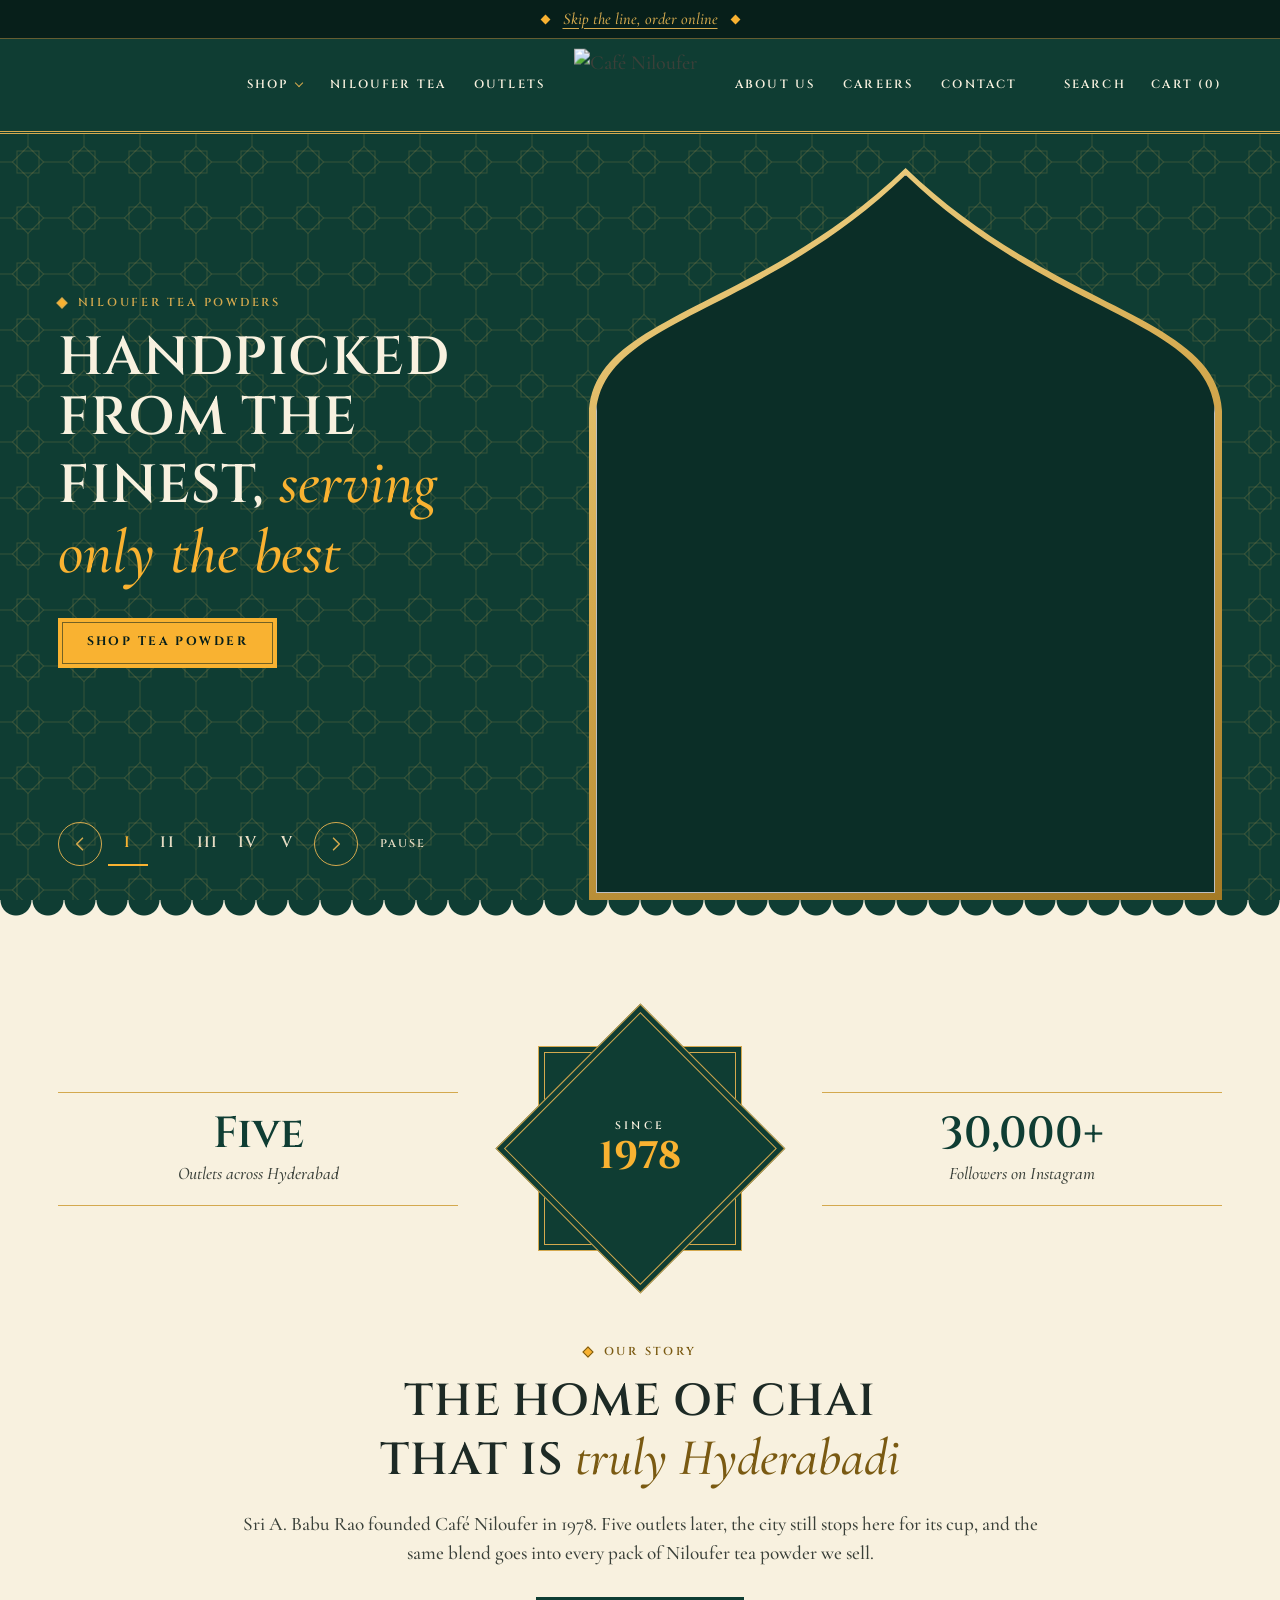
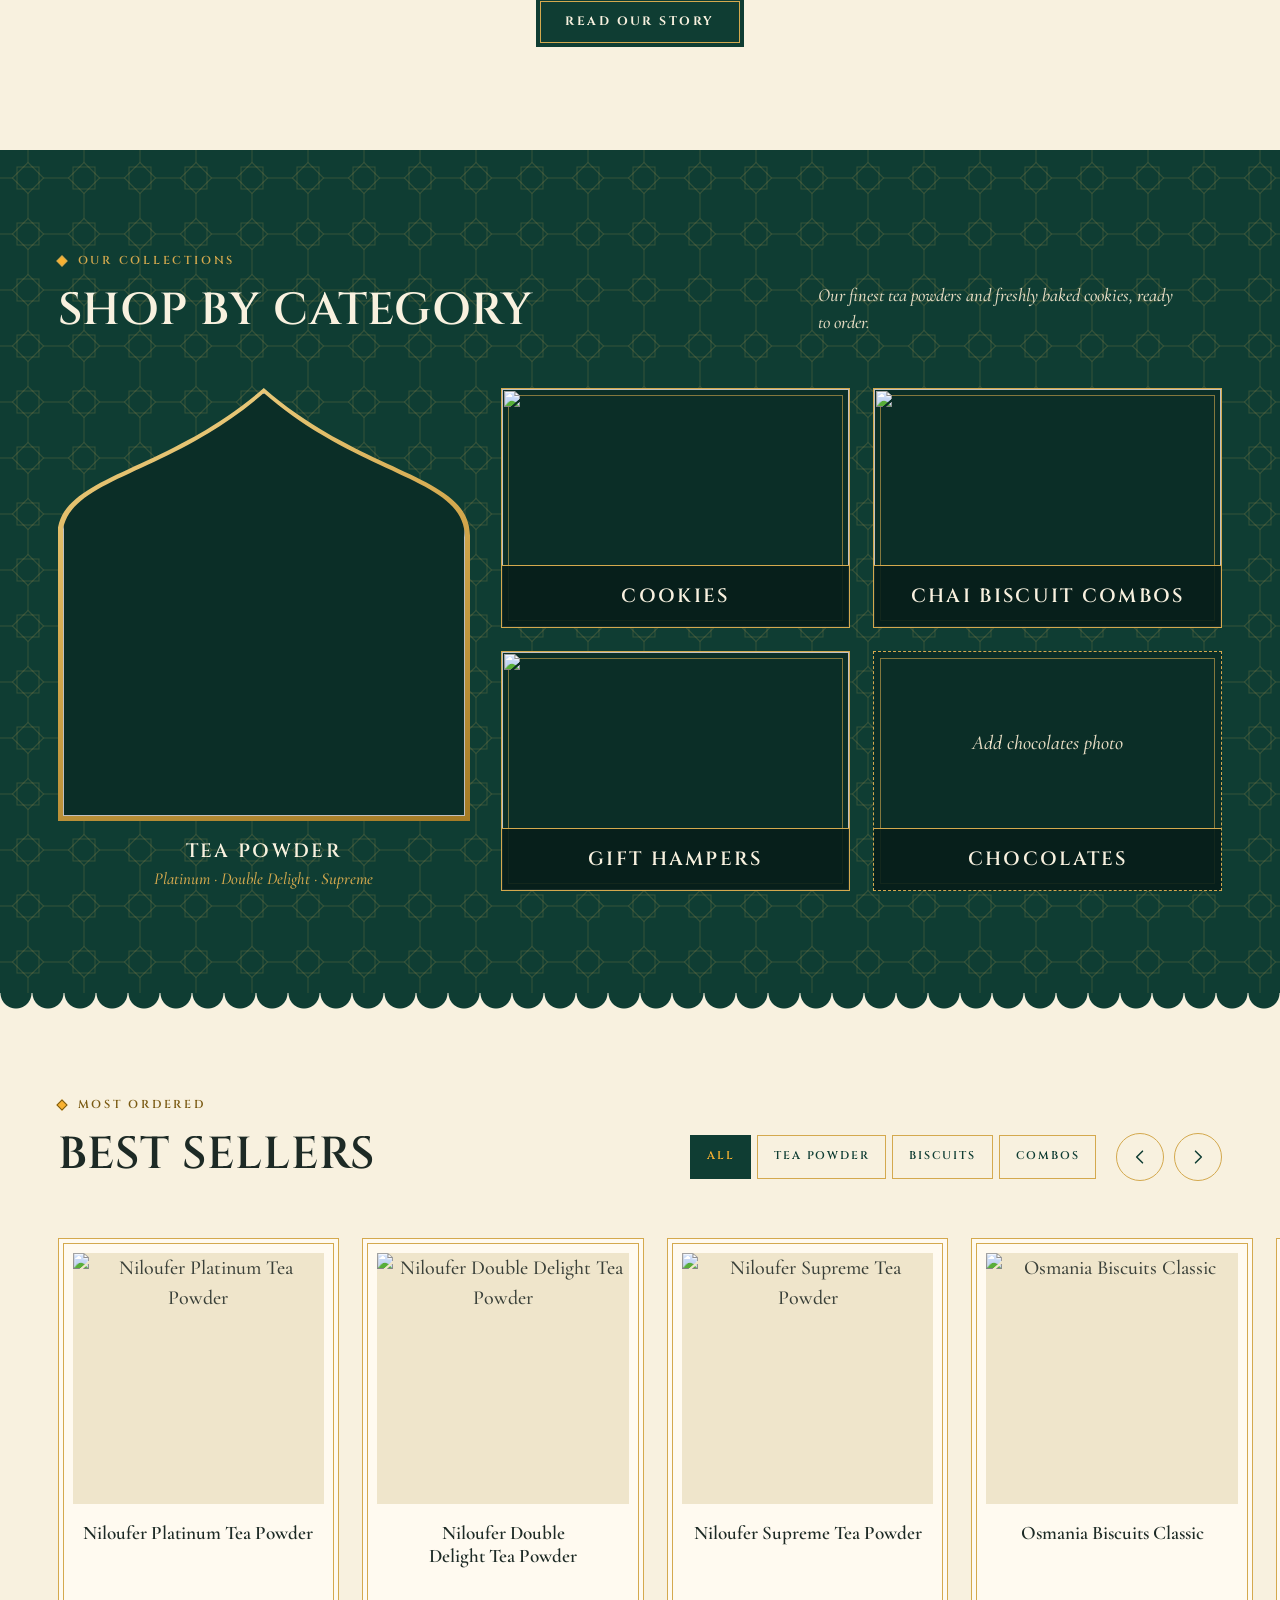
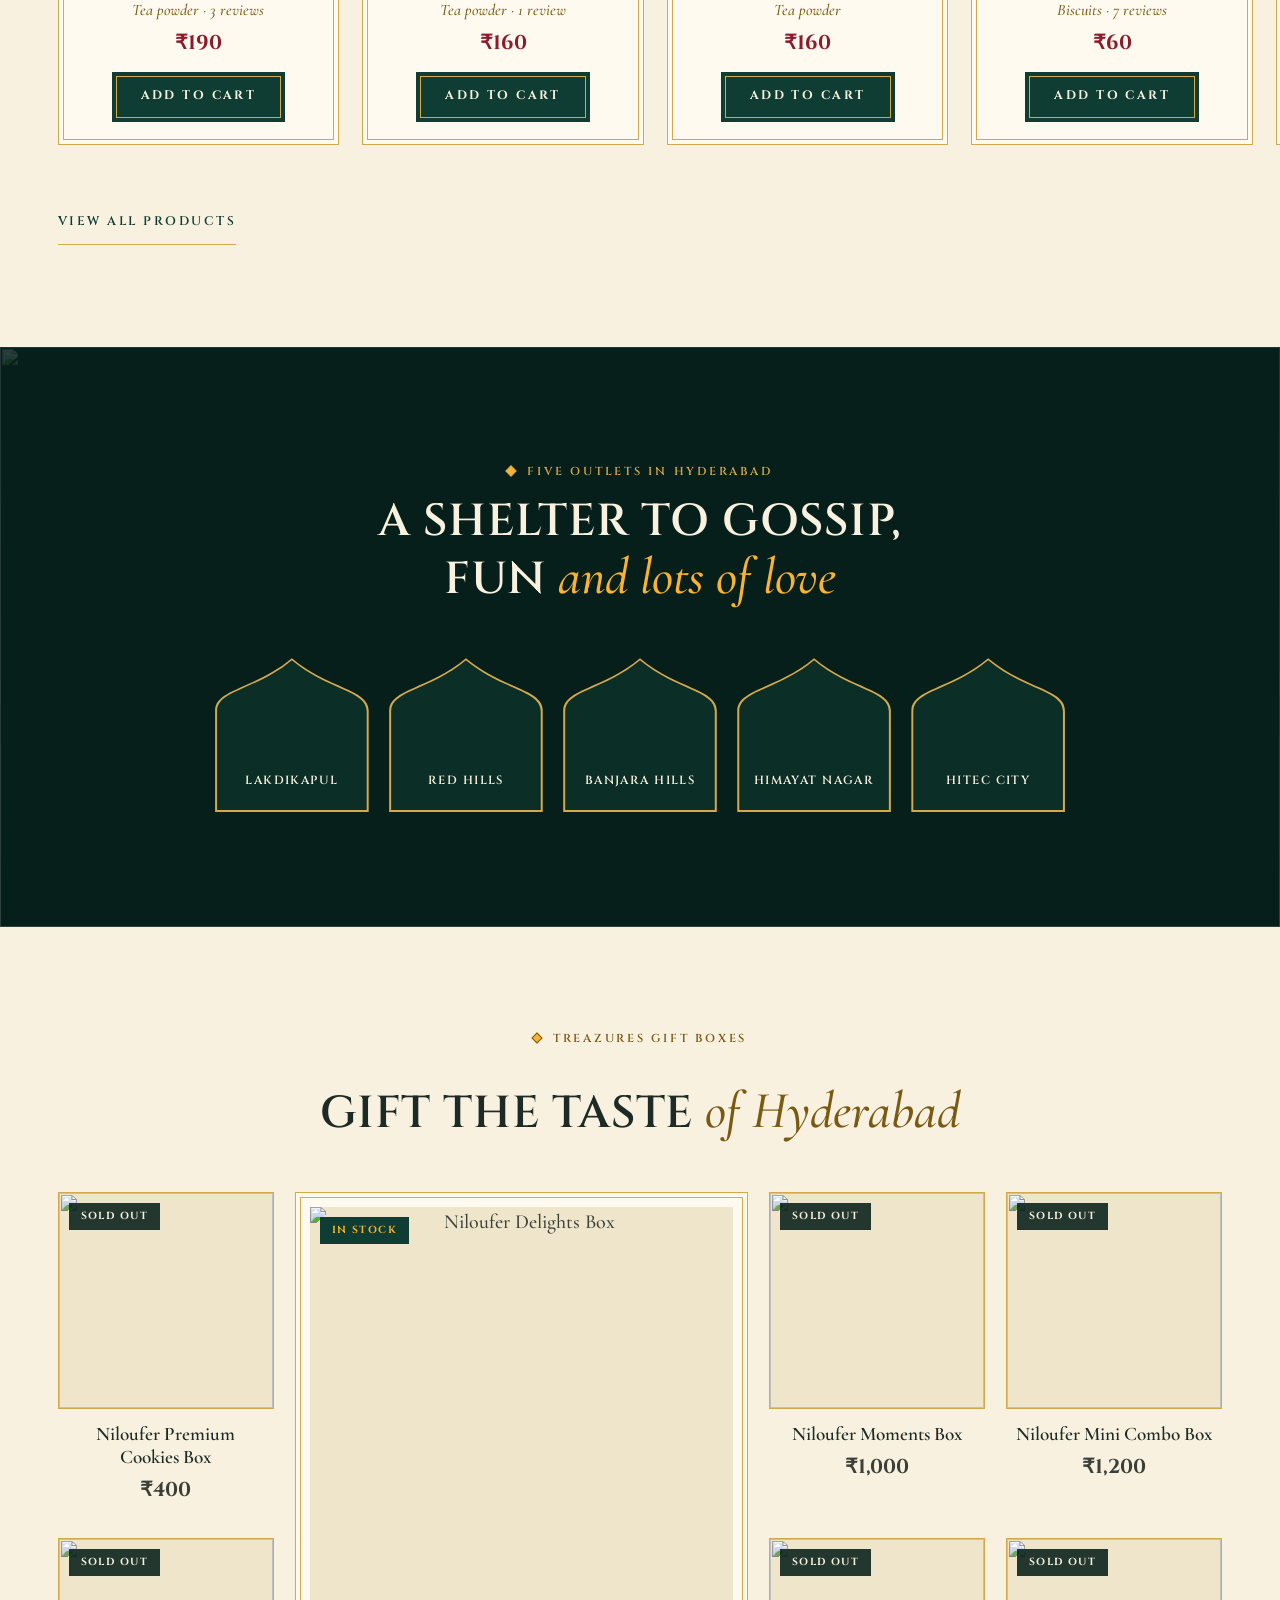
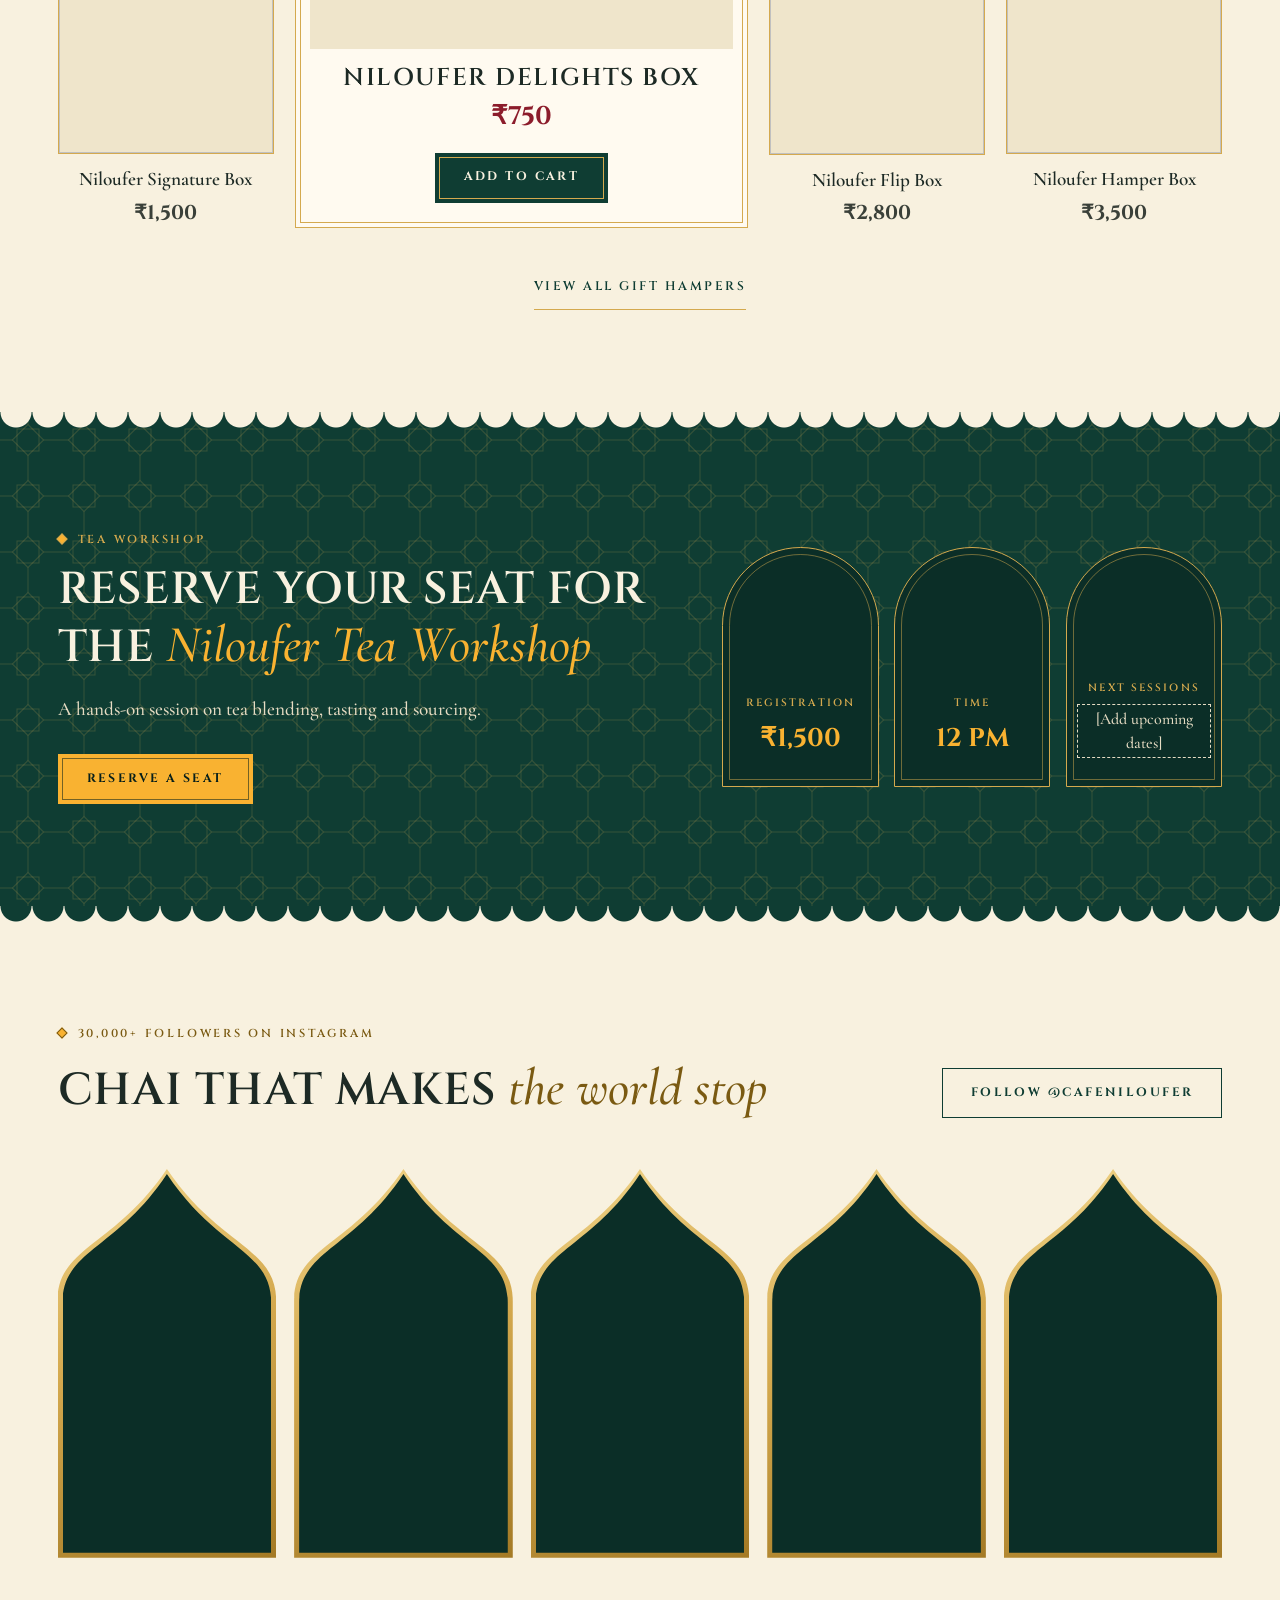
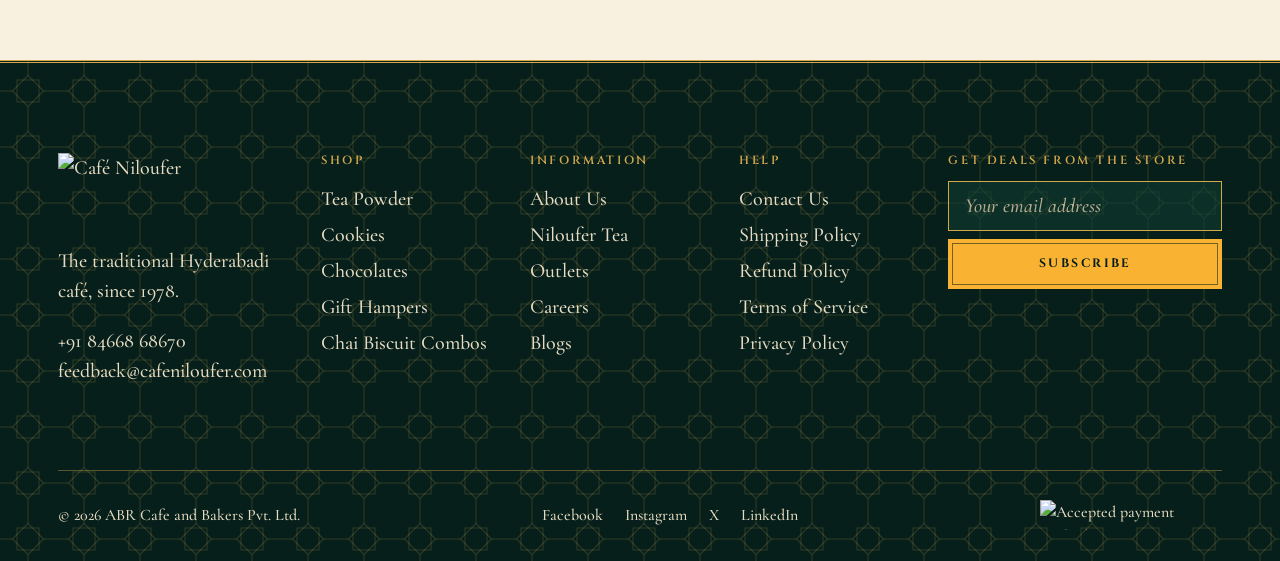
==== commit 9e20bedc: "Rebuild classic layout as Royal Hyderabadi Replace the cream-and-burgundy classic page with an emera" ====
--- a/index-classic.html
+++ b/index-classic.html
@@ -5,66 +5,71 @@
   <meta name="viewport" content="width=device-width, initial-scale=1">
   <title>Café Niloufer – The Traditional Hyderabadi Café</title>
   <meta name="description" content="Niloufer tea powders, Osmania biscuits and gift boxes from Hyderabad's Café Niloufer. Order online for home delivery.">
-  <meta name="theme-color" content="#5e1a1a">
+  <meta name="theme-color" content="#0b2e27">
   <link rel="preconnect" href="https://fonts.googleapis.com">
   <link rel="preconnect" href="https://fonts.gstatic.com" crossorigin>
-  <link href="https://fonts.googleapis.com/css2?family=Lora:ital,wght@0,400;0,500;0,600;1,400&family=Playfair+Display:ital,wght@0,500;0,600;0,700;1,500&display=swap" rel="stylesheet">
+  <link href="https://fonts.googleapis.com/css2?family=Cinzel:wght@500;600;700&family=Cormorant+Garamond:ital,wght@0,500;0,600;1,500&display=swap" rel="stylesheet">
   <link rel="stylesheet" href="css/style-classic.css">
   <script>document.documentElement.classList.add('js');</script>
 </head>
 <body>
 <a class="skip-link" href="#main">Skip to content</a>
 
-<!-- ======================================================
-     SECTION: top bar   (Shopify: sections/announcement-bar.liquid)
-     ====================================================== -->
-<div class="topbar" id="topBar">
-  <div class="wrap topbar-inner">
-    <a class="topbar-side" href="tel:+918466868670">+91 84668 68670</a>
-    <p><a href="/collections/our-products">Skip the line, order online</a></p>
-    <a class="topbar-side" href="mailto:feedback@cafeniloufer.com">feedback@cafeniloufer.com</a>
-  </div>
+<!-- Arch shape used by every arched frame on the page (css: clip-path: url(#archClip)) -->
+<svg class="defs" width="0" height="0" aria-hidden="true" focusable="false">
+  <defs>
+    <clipPath id="archClip" clipPathUnits="objectBoundingBox">
+      <path d="M0,1 V0.34 C0,0.2 0.26,0.2 0.5,0 C0.74,0.2 1,0.2 1,0.34 V1 Z"/>
+    </clipPath>
+  </defs>
+</svg>
+
+<!-- ======================================================
+     SECTION: top strip   (Shopify: sections/announcement-bar.liquid)
+     ====================================================== -->
+<div class="strip">
+  <p><span class="gem" aria-hidden="true"></span><a href="/collections/our-products">Skip the line, order online</a><span class="gem" aria-hidden="true"></span></p>
 </div>
 
 <!-- ======================================================
      SECTION: header   (Shopify: sections/header.liquid)
-     Centred crest, with the menu on a ruled bar beneath.
+     Menu split either side of the crest.
      ====================================================== -->
 <header class="site-header" id="siteHeader">
-  <div class="wrap masthead">
-    <div class="masthead-side">
-      <button class="plain-btn nav-toggle" id="navToggle" aria-expanded="false" aria-controls="primaryNav">Menu</button>
-      <a class="plain-btn mast-link" href="/search">Search</a>
-    </div>
+  <div class="wrap header-inner">
+    <button class="text-btn nav-toggle" id="navToggle" aria-expanded="false" aria-controls="primaryNav">Menu</button>
+
+    <nav class="primary-nav" id="primaryNav" aria-label="Primary">
+      <ul class="nav-left">
+        <li class="has-sub">
+          <a href="/collections/our-products">Shop</a>
+          <ul class="sub">
+            <li><a href="/collections/tea-powder">Tea Powder</a></li>
+            <li><a href="/collections/cookies">Cookies</a></li>
+            <li><a href="/collections/chocolates">Chocolates</a></li>
+            <li><a href="/collections/gift-hampers">Gift Hampers</a></li>
+            <li><a href="/collections/combo">Chai Biscuit Combos</a></li>
+          </ul>
+        </li>
+        <li><a href="/pages/niloufer-tea">Niloufer Tea</a></li>
+        <li><a href="/pages/outlets">Outlets</a></li>
+      </ul>
+      <ul class="nav-right">
+        <li><a href="/pages/about-cafe-niloufer">About Us</a></li>
+        <li><a href="/pages/careers">Careers</a></li>
+        <li><a href="/pages/contact-us">Contact</a></li>
+      </ul>
+    </nav>
+
     <a class="logo" href="/" aria-label="Café Niloufer home">
       <img src="images/logo.png" data-remote="logo_360x_3a3f6a04-b109-4e88-97f9-b49ac4675c0d.png" data-w="360" alt="Café Niloufer" width="150" height="83">
     </a>
-    <div class="masthead-side masthead-right">
-      <a class="plain-btn mast-link" href="/account">Account</a>
-      <a class="plain-btn" href="/cart">Cart (<span id="cartCount" aria-live="polite">0</span>)</a>
-    </div>
-  </div>
-
-  <nav class="primary-nav" id="primaryNav" aria-label="Primary">
-    <ul class="wrap">
-      <li><a href="/">Home</a></li>
-      <li class="has-sub">
-        <a href="/collections/our-products">Shop</a>
-        <ul class="sub">
-          <li><a href="/collections/tea-powder">Tea Powder</a></li>
-          <li><a href="/collections/cookies">Cookies</a></li>
-          <li><a href="/collections/chocolates">Chocolates</a></li>
-          <li><a href="/collections/gift-hampers">Gift Hampers</a></li>
-          <li><a href="/collections/combo">Chai Biscuit Combos</a></li>
-        </ul>
-      </li>
-      <li><a href="/pages/niloufer-tea">Niloufer Tea</a></li>
-      <li><a href="/pages/outlets">Outlets</a></li>
-      <li><a href="/pages/about-cafe-niloufer">About Us</a></li>
-      <li><a href="/pages/careers">Careers</a></li>
-      <li><a href="/pages/contact-us">Contact Us</a></li>
-    </ul>
-  </nav>
+
+    <div class="header-actions">
+      <a class="text-btn act-search" href="/search">Search</a>
+      <a class="text-btn" href="/cart">Cart (<span id="cartCount" aria-live="polite">0</span>)</a>
+    </div>
+  </div>
 </header>
 
 <main id="main">
@@ -72,313 +77,317 @@
 <!-- ======================================================
      SECTION: hero slider   (Shopify: sections/slideshow.liquid)
      Full width; height = screen height minus everything above it.
+     Each slide's photograph shows through an arched window.
      ====================================================== -->
 <section class="hero" id="heroSlider" role="region" aria-roledescription="carousel" aria-label="Featured">
   <div class="slides">
     <article class="slide is-active" role="group" aria-roledescription="slide" aria-label="1 of 5">
-      <div class="slide-bg"><img src="images/banner-tea.png" data-remote="NC_Web_1920x800_final.png" data-w="1920" alt="" width="1920" height="800"></div>
-      <div class="plate">
-        <p class="smallcaps">Niloufer Tea Powders</p>
-        <span class="orn" aria-hidden="true"><i></i></span>
-        <h1 class="plate-title">Handpicked from the Finest, Serving Only the Best</h1>
-        <a class="btn btn-solid" href="/collections/tea-powder">Shop Tea Powder</a>
-      </div>
+      <div class="slide-copy">
+        <p class="label">Niloufer Tea Powders</p>
+        <h1 class="slide-title">Handpicked from the finest, <em>serving only the best</em></h1>
+        <a class="btn btn-gold" href="/collections/tea-powder">Shop Tea Powder</a>
+      </div>
+      <div class="slide-window"><div class="arch"><div class="arch-inner"><img src="images/banner-tea.png" data-remote="NC_Web_1920x800_final.png" data-w="1920" alt="" width="1920" height="800"></div></div></div>
     </article>
     <article class="slide" role="group" aria-roledescription="slide" aria-label="2 of 5">
-      <div class="slide-bg"><img src="images/banner-biscuits.jpg" data-remote="CF_Niloufer_fruit_biscuit_web_banner_301025.jpg" data-w="1920" alt="" loading="lazy" width="1920" height="800"></div>
-      <div class="plate">
-        <p class="smallcaps">Fruit Biscuits</p>
-        <span class="orn" aria-hidden="true"><i></i></span>
-        <h2 class="plate-title">Newly Improved Taste, Same Indulgence</h2>
-        <a class="btn btn-solid" href="/collections/cookies">Shop Cookies</a>
-      </div>
+      <div class="slide-copy">
+        <p class="label">Fruit Biscuits</p>
+        <h2 class="slide-title">Newly improved taste, <em>same indulgence</em></h2>
+        <a class="btn btn-gold" href="/collections/cookies">Shop Cookies</a>
+      </div>
+      <div class="slide-window"><div class="arch"><div class="arch-inner"><img src="images/banner-biscuits.jpg" data-remote="CF_Niloufer_fruit_biscuit_web_banner_301025.jpg" data-w="1920" alt="" loading="lazy" width="1920" height="800"></div></div></div>
     </article>
     <article class="slide" role="group" aria-roledescription="slide" aria-label="3 of 5">
-      <div class="slide-bg"><img src="images/banner-gifts.webp" data-remote="GIFT_BOX.webp" data-w="1920" alt="" loading="lazy" width="1920" height="800"></div>
-      <div class="plate">
-        <p class="smallcaps">Treazures Gift Boxes</p>
-        <span class="orn" aria-hidden="true"><i></i></span>
-        <h2 class="plate-title">Pleazures of Gifting</h2>
-        <a class="btn btn-solid" href="/collections/gift-hampers">Shop Gift Hampers</a>
-      </div>
+      <div class="slide-copy">
+        <p class="label">Treazures Gift Boxes</p>
+        <h2 class="slide-title">Pleazures <em>of gifting</em></h2>
+        <a class="btn btn-gold" href="/collections/gift-hampers">Shop Gift Hampers</a>
+      </div>
+      <div class="slide-window"><div class="arch"><div class="arch-inner"><img src="images/banner-gifts.webp" data-remote="GIFT_BOX.webp" data-w="1920" alt="" loading="lazy" width="1920" height="800"></div></div></div>
     </article>
     <article class="slide" role="group" aria-roledescription="slide" aria-label="4 of 5">
-      <div class="slide-bg"><img src="images/banner-tearoom.webp" data-remote="TEA_ROOMS_BANNER.webp" data-w="1920" alt="" loading="lazy" width="1920" height="800"></div>
-      <div class="plate">
-        <p class="smallcaps">Tea Rooms</p>
-        <span class="orn" aria-hidden="true"><i></i></span>
-        <h2 class="plate-title">A Shelter to Gossip, Fun and Lots of Love</h2>
-        <a class="btn btn-solid" href="/pages/outlets">Find an Outlet</a>
-      </div>
+      <div class="slide-copy">
+        <p class="label">Tea Rooms</p>
+        <h2 class="slide-title">A shelter to gossip, fun <em>and lots of love</em></h2>
+        <a class="btn btn-gold" href="/pages/outlets">Find an Outlet</a>
+      </div>
+      <div class="slide-window"><div class="arch"><div class="arch-inner"><img src="images/banner-tearoom.webp" data-remote="TEA_ROOMS_BANNER.webp" data-w="1920" alt="" loading="lazy" width="1920" height="800"></div></div></div>
     </article>
     <article class="slide" role="group" aria-roledescription="slide" aria-label="5 of 5">
-      <div class="slide-bg"><img src="images/banner-order.webp" data-remote="ONLINE_ORDER.webp" data-w="1920" alt="" loading="lazy" width="1920" height="800"></div>
-      <div class="plate">
-        <p class="smallcaps">Shop Your Favourites</p>
-        <span class="orn" aria-hidden="true"><i></i></span>
-        <h2 class="plate-title">Skip the Line, Order Online</h2>
-        <a class="btn btn-solid" href="/collections/our-products">Shop Now</a>
-      </div>
+      <div class="slide-copy">
+        <p class="label">Shop Your Favourites</p>
+        <h2 class="slide-title">Skip the line, <em>order online</em></h2>
+        <a class="btn btn-gold" href="/collections/our-products">Shop Now</a>
+      </div>
+      <div class="slide-window"><div class="arch"><div class="arch-inner"><img src="images/banner-order.webp" data-remote="ONLINE_ORDER.webp" data-w="1920" alt="" loading="lazy" width="1920" height="800"></div></div></div>
     </article>
   </div>
 
-  <button class="hero-arrow hero-prev" data-dir="-1" aria-label="Previous slide">
-    <svg width="22" height="22" viewBox="0 0 24 24" fill="none" stroke="currentColor" stroke-width="1.8" stroke-linecap="round" stroke-linejoin="round" aria-hidden="true"><path d="M15 5l-7 7 7 7"/></svg>
-  </button>
-  <button class="hero-arrow hero-next" data-dir="1" aria-label="Next slide">
-    <svg width="22" height="22" viewBox="0 0 24 24" fill="none" stroke="currentColor" stroke-width="1.8" stroke-linecap="round" stroke-linejoin="round" aria-hidden="true"><path d="M9 5l7 7-7 7"/></svg>
-  </button>
   <div class="hero-nav">
-    <button class="dot is-active" aria-label="Go to slide 1" aria-current="true"></button>
-    <button class="dot" aria-label="Go to slide 2"></button>
-    <button class="dot" aria-label="Go to slide 3"></button>
-    <button class="dot" aria-label="Go to slide 4"></button>
-    <button class="dot" aria-label="Go to slide 5"></button>
+    <button class="hero-step" data-dir="-1" aria-label="Previous slide">
+      <svg width="20" height="20" viewBox="0 0 24 24" fill="none" stroke="currentColor" stroke-width="1.8" stroke-linecap="round" stroke-linejoin="round" aria-hidden="true"><path d="M15 5l-7 7 7 7"/></svg>
+    </button>
+    <div class="numerals">
+      <button class="numeral is-active" aria-label="Go to slide 1" aria-current="true">I</button>
+      <button class="numeral" aria-label="Go to slide 2">II</button>
+      <button class="numeral" aria-label="Go to slide 3">III</button>
+      <button class="numeral" aria-label="Go to slide 4">IV</button>
+      <button class="numeral" aria-label="Go to slide 5">V</button>
+    </div>
+    <button class="hero-step" data-dir="1" aria-label="Next slide">
+      <svg width="20" height="20" viewBox="0 0 24 24" fill="none" stroke="currentColor" stroke-width="1.8" stroke-linecap="round" stroke-linejoin="round" aria-hidden="true"><path d="M9 5l7 7-7 7"/></svg>
+    </button>
     <button class="hero-pause" id="sliderPause" aria-pressed="false">Pause</button>
   </div>
 </section>
 
-<!-- ======================================================
-     SECTION: welcome   (Shopify: sections/rich-text.liquid)
-     ====================================================== -->
-<section class="section welcome">
-  <div class="wrap narrow center">
-    <p class="smallcaps">Established 1978</p>
-    <h2>The Home of Chai that is <em>Truly Hyderabadi</em></h2>
-    <span class="orn" aria-hidden="true"><i></i></span>
-    <p class="lead dropcap">Sri A. Babu Rao founded Café Niloufer in 1978. Five outlets later, the city still stops here for its cup, and the same blend goes into every pack of Niloufer tea powder we sell.</p>
-    <a class="btn btn-outline" href="/pages/about-cafe-niloufer">Read Our Story</a>
-  </div>
-
-  <div class="wrap">
-    <ul class="facts">
-      <li><b>1978</b><span>Founded by Sri A. Babu Rao</span></li>
-      <li><b>Five</b><span>Outlets across Hyderabad</span></li>
-      <li><b>30,000+</b><span>Followers on Instagram</span></li>
+<div class="scallop scallop-emerald" aria-hidden="true"></div>
+
+<!-- ======================================================
+     SECTION: heritage intro   (Shopify: sections/heritage.liquid)
+     ====================================================== -->
+<section class="section intro">
+  <div class="wrap">
+    <div class="intro-row">
+      <p class="fact"><b>Five</b><span>Outlets across Hyderabad</span></p>
+      <div class="star" role="img" aria-label="Since 1978"><span aria-hidden="true"><small>Since</small>1978</span></div>
+      <p class="fact"><b>30,000+</b><span>Followers on Instagram</span></p>
+    </div>
+
+    <div class="intro-copy">
+      <p class="label">Our Story</p>
+      <h2>The home of chai that is <em>truly Hyderabadi</em></h2>
+      <p class="lead">Sri A. Babu Rao founded Café Niloufer in 1978. Five outlets later, the city still stops here for its cup, and the same blend goes into every pack of Niloufer tea powder we sell.</p>
+      <a class="btn btn-emerald" href="/pages/about-cafe-niloufer">Read Our Story</a>
+    </div>
+  </div>
+</section>
+
+<!-- ======================================================
+     SECTION: collections   (Shopify: sections/collection-mosaic.liquid)
+     One arched feature tile + four framed tiles.
+     ====================================================== -->
+<section class="section section-emerald jali">
+  <div class="wrap">
+    <div class="head head-light">
+      <div>
+        <p class="label">Our Collections</p>
+        <h2>Shop by category</h2>
+      </div>
+      <p>Our finest tea powders and freshly baked cookies, ready to order.</p>
+    </div>
+
+    <div class="mosaic">
+      <a class="mosaic-feature" href="/collections/tea-powder">
+        <span class="arch"><span class="arch-inner"><img src="images/tea-platinum.webp" data-remote="Niloufer_Platinum_Tea_Powder.webp" alt="" loading="lazy" width="900" height="900"></span></span>
+        <span class="mosaic-name"><b>Tea Powder</b><i>Platinum · Double Delight · Supreme</i></span>
+      </a>
+      <ul class="mosaic-grid">
+        <li><a class="tile" href="/collections/cookies">
+          <img src="images/dry-fruit-biscuits.webp" data-remote="DryFruitBiscuits.webp" alt="" loading="lazy" width="700" height="700">
+          <b>Cookies</b></a></li>
+        <li><a class="tile" href="/collections/combo">
+          <img src="images/combo-osmania-tea.png" data-remote="Combo1_option1.png" alt="" loading="lazy" width="700" height="700">
+          <b>Chai Biscuit Combos</b></a></li>
+        <li><a class="tile" href="/collections/gift-hampers">
+          <img src="images/gift-delights.webp" data-remote="DelightsBox_Hires_800x_1d683445-12c7-41b7-adcd-f24d6c4b3e09.webp" alt="" loading="lazy" width="700" height="700">
+          <b>Gift Hampers</b></a></li>
+        <li><a class="tile tile-empty" href="/collections/chocolates">
+          <!-- No chocolates image on the current site: add images/chocolates.jpg and put an <img> here -->
+          <span>Add chocolates photo</span>
+          <b>Chocolates</b></a></li>
+      </ul>
+    </div>
+  </div>
+</section>
+
+<div class="scallop scallop-emerald" aria-hidden="true"></div>
+
+<!-- ======================================================
+     SECTION: best sellers carousel   (Shopify: sections/product-carousel.liquid)
+     Each .card = snippets/product-card.liquid
+     ====================================================== -->
+<section class="section" id="bestsellers">
+  <div class="wrap">
+    <div class="head">
+      <div>
+        <p class="label">Most Ordered</p>
+        <h2>Best sellers</h2>
+      </div>
+      <div class="head-tools">
+        <div class="filters" role="group" aria-label="Filter best sellers">
+          <button type="button" class="filter is-active" data-filter="all" aria-pressed="true">All</button>
+          <button type="button" class="filter" data-filter="tea" aria-pressed="false">Tea Powder</button>
+          <button type="button" class="filter" data-filter="biscuits" aria-pressed="false">Biscuits</button>
+          <button type="button" class="filter" data-filter="combo" aria-pressed="false">Combos</button>
+        </div>
+        <button class="round-btn" data-rail="bestRail" data-dir="-1" aria-label="Scroll best sellers back"><svg width="20" height="20" viewBox="0 0 24 24" fill="none" stroke="currentColor" stroke-width="1.8" stroke-linecap="round" stroke-linejoin="round" aria-hidden="true"><path d="M15 5l-7 7 7 7"/></svg></button>
+        <button class="round-btn" data-rail="bestRail" data-dir="1" aria-label="Scroll best sellers forward"><svg width="20" height="20" viewBox="0 0 24 24" fill="none" stroke="currentColor" stroke-width="1.8" stroke-linecap="round" stroke-linejoin="round" aria-hidden="true"><path d="M9 5l7 7-7 7"/></svg></button>
+      </div>
+    </div>
+  </div>
+
+  <ul class="rail" id="bestRail" tabindex="0" aria-label="Best sellers">
+    <li class="card" data-cat="tea">
+      <a class="card-media" href="/products/niloufer-platinum-tea-powder"><img src="images/tea-platinum.webp" data-remote="Niloufer_Platinum_Tea_Powder.webp" alt="Niloufer Platinum Tea Powder" loading="lazy" width="600" height="600"></a>
+      <h3><a href="/products/niloufer-platinum-tea-powder">Niloufer Platinum Tea Powder</a></h3>
+      <p class="meta">Tea powder · 3 reviews</p>
+      <p class="price">₹190</p>
+      <button type="button" class="btn btn-emerald add-to-cart">Add to Cart</button>
+    </li>
+    <li class="card" data-cat="tea">
+      <a class="card-media" href="/products/niloufer-double-delight-tea-powder"><img src="images/tea-double-delight.webp" data-remote="Niloufer_Double_Delight_Tea_Powder.webp" alt="Niloufer Double Delight Tea Powder" loading="lazy" width="600" height="600"></a>
+      <h3><a href="/products/niloufer-double-delight-tea-powder">Niloufer Double Delight Tea Powder</a></h3>
+      <p class="meta">Tea powder · 1 review</p>
+      <p class="price">₹160</p>
+      <button type="button" class="btn btn-emerald add-to-cart">Add to Cart</button>
+    </li>
+    <li class="card" data-cat="tea">
+      <a class="card-media" href="/products/niloufer-supreme-dust-tea-powder"><img src="images/tea-supreme.webp" data-remote="Niloufer_Supreme_Tea_Powder_front.webp" alt="Niloufer Supreme Tea Powder" loading="lazy" width="600" height="600"></a>
+      <h3><a href="/products/niloufer-supreme-dust-tea-powder">Niloufer Supreme Tea Powder</a></h3>
+      <p class="meta">Tea powder</p>
+      <p class="price">₹160</p>
+      <button type="button" class="btn btn-emerald add-to-cart">Add to Cart</button>
+    </li>
+    <li class="card" data-cat="biscuits">
+      <a class="card-media" href="/products/osmania-biscuits"><img src="images/osmania-biscuits.webp" data-remote="p0qzdfdmgume7hkc4ddv.webp" alt="Osmania Biscuits Classic" loading="lazy" width="600" height="600"></a>
+      <h3><a href="/products/osmania-biscuits">Osmania Biscuits Classic</a></h3>
+      <p class="meta">Biscuits · 7 reviews</p>
+      <p class="price">₹60</p>
+      <button type="button" class="btn btn-emerald add-to-cart">Add to Cart</button>
+    </li>
+    <li class="card" data-cat="biscuits">
+      <a class="card-media" href="/products/dry-fruit-biscuits"><img src="images/dry-fruit-biscuits.webp" data-remote="DryFruitBiscuits.webp" alt="Dry Fruit Biscuits" loading="lazy" width="600" height="600"></a>
+      <h3><a href="/products/dry-fruit-biscuits">Dry Fruit Biscuits</a></h3>
+      <p class="meta">Biscuits · 1 review</p>
+      <p class="price">₹140</p>
+      <button type="button" class="btn btn-emerald add-to-cart">Add to Cart</button>
+    </li>
+    <li class="card" data-cat="combo">
+      <a class="card-media" href="/products/combo-3"><img src="images/combo-supreme.png" data-remote="Combo3_supreme.png" alt="Supreme tea powder with Osmania and fruit biscuits combo" loading="lazy" width="600" height="600"><span class="seal">Save ₹60</span></a>
+      <h3><a href="/products/combo-3">Supreme / Double Delight Tea Powder with Osmania &amp; Fruit Biscuits Combo</a></h3>
+      <p class="meta">Combo</p>
+      <p class="price">₹520 <s>₹580</s></p>
+      <button type="button" class="btn btn-emerald add-to-cart">Add to Cart</button>
+    </li>
+    <li class="card" data-cat="combo">
+      <a class="card-media" href="/products/combo-2"><img src="images/combo-platinum.png" data-remote="Combo2_Final.png" alt="Platinum tea powder with Osmania and fruit biscuits combo" loading="lazy" width="600" height="600"><span class="seal">Save ₹60</span></a>
+      <h3><a href="/products/combo-2">Platinum Tea Powder with Osmania &amp; Fruit Biscuits Combo</a></h3>
+      <p class="meta">Combo</p>
+      <p class="price">₹570 <s>₹630</s></p>
+      <button type="button" class="btn btn-emerald add-to-cart">Add to Cart</button>
+    </li>
+    <li class="card" data-cat="combo">
+      <a class="card-media" href="/products/combo-1"><img src="images/combo-osmania-tea.png" data-remote="Combo1_option1.png" alt="Osmania biscuits and tea powders combo" loading="lazy" width="600" height="600"><span class="seal">Save ₹20</span></a>
+      <h3><a href="/products/combo-1">Osmania and Tea Powders Combo</a></h3>
+      <p class="meta">Combo</p>
+      <p class="price">₹300 <s>₹320</s></p>
+      <button type="button" class="btn btn-emerald add-to-cart">Add to Cart</button>
+    </li>
+  </ul>
+
+  <p class="wrap more"><a class="link" href="/collections/our-products">View all products</a></p>
+</section>
+
+<!-- ======================================================
+     SECTION: tea rooms band   (Shopify: sections/outlets-band.liquid)
+     ====================================================== -->
+<section class="band">
+  <div class="band-bg"><img src="images/banner-tearoom.webp" data-remote="TEA_ROOMS_BANNER.webp" data-w="1920" alt="" loading="lazy" width="1920" height="800"></div>
+  <div class="wrap band-copy">
+    <p class="label">Five Outlets in Hyderabad</p>
+    <h2>A shelter to gossip, fun <em>and lots of love</em></h2>
+    <ul class="tablets">
+      <li><a class="tablet" href="/pages/outlets"><span>Lakdikapul</span></a></li>
+      <li><a class="tablet" href="/pages/outlets"><span>Red Hills</span></a></li>
+      <li><a class="tablet" href="/pages/outlets"><span>Banjara Hills</span></a></li>
+      <li><a class="tablet" href="/pages/outlets"><span>Himayat Nagar</span></a></li>
+      <li><a class="tablet" href="/pages/outlets"><span>Hitec City</span></a></li>
     </ul>
   </div>
 </section>
 
 <!-- ======================================================
-     SECTION: categories   (Shopify: sections/collection-list.liquid)
-     ====================================================== -->
-<section class="section section-tint">
-  <div class="wrap">
-    <div class="title">
-      <p class="smallcaps">Our Collections</p>
-      <h2>Shop by Category</h2>
-      <span class="orn" aria-hidden="true"><i></i></span>
-      <p>Our finest tea powders and freshly baked cookies, ready to order.</p>
-    </div>
-
-    <ul class="arches">
-      <li><a class="arch" href="/collections/tea-powder">
-        <span class="arch-frame"><img src="images/tea-platinum.webp" data-remote="Niloufer_Platinum_Tea_Powder.webp" alt="" loading="lazy" width="600" height="600"></span>
-        <b>Tea Powder</b></a></li>
-      <li><a class="arch" href="/collections/cookies">
-        <span class="arch-frame"><img src="images/dry-fruit-biscuits.webp" data-remote="DryFruitBiscuits.webp" alt="" loading="lazy" width="600" height="600"></span>
-        <b>Cookies</b></a></li>
-      <li><a class="arch" href="/collections/combo">
-        <span class="arch-frame"><img src="images/combo-osmania-tea.png" data-remote="Combo1_option1.png" alt="" loading="lazy" width="600" height="600"></span>
-        <b>Chai Biscuit Combos</b></a></li>
-      <li><a class="arch" href="/collections/gift-hampers">
-        <span class="arch-frame"><img src="images/gift-delights.webp" data-remote="DelightsBox_Hires_800x_1d683445-12c7-41b7-adcd-f24d6c4b3e09.webp" alt="" loading="lazy" width="600" height="600"></span>
-        <b>Gift Hampers</b></a></li>
-      <li><a class="arch" href="/collections/chocolates">
-        <!-- No chocolates image on the current site: add images/chocolates.jpg and swap this span's contents for an <img> -->
-        <span class="arch-frame arch-empty"><span>Add chocolates photo</span></span>
-        <b>Chocolates</b></a></li>
-    </ul>
-  </div>
-</section>
-
-<!-- ======================================================
-     SECTION: best sellers   (Shopify: sections/featured-collection.liquid)
-     Each .product = snippets/product-card.liquid
-     ====================================================== -->
-<section class="section" id="bestsellers">
-  <div class="wrap">
-    <div class="title">
-      <p class="smallcaps">Most Ordered</p>
-      <h2>Best Sellers</h2>
-      <span class="orn" aria-hidden="true"><i></i></span>
-      <div class="filters" role="group" aria-label="Filter best sellers">
-        <button type="button" class="filter is-active" data-filter="all" aria-pressed="true">All</button>
-        <button type="button" class="filter" data-filter="tea" aria-pressed="false">Tea Powder</button>
-        <button type="button" class="filter" data-filter="biscuits" aria-pressed="false">Biscuits</button>
-        <button type="button" class="filter" data-filter="combo" aria-pressed="false">Combos</button>
-      </div>
-    </div>
-
-    <ul class="product-grid" id="productGrid">
-      <li class="product" data-cat="tea">
-        <a class="product-media" href="/products/niloufer-platinum-tea-powder"><img src="images/tea-platinum.webp" data-remote="Niloufer_Platinum_Tea_Powder.webp" alt="Niloufer Platinum Tea Powder" loading="lazy" width="600" height="600"></a>
-        <h3><a href="/products/niloufer-platinum-tea-powder">Niloufer Platinum Tea Powder</a></h3>
-        <p class="price">₹190</p>
-        <p class="meta">3 reviews</p>
-        <button type="button" class="btn btn-outline add-to-cart">Add to Cart</button>
-      </li>
-      <li class="product" data-cat="tea">
-        <a class="product-media" href="/products/niloufer-double-delight-tea-powder"><img src="images/tea-double-delight.webp" data-remote="Niloufer_Double_Delight_Tea_Powder.webp" alt="Niloufer Double Delight Tea Powder" loading="lazy" width="600" height="600"></a>
-        <h3><a href="/products/niloufer-double-delight-tea-powder">Niloufer Double Delight Tea Powder</a></h3>
-        <p class="price">₹160</p>
-        <p class="meta">1 review</p>
-        <button type="button" class="btn btn-outline add-to-cart">Add to Cart</button>
-      </li>
-      <li class="product" data-cat="tea">
-        <a class="product-media" href="/products/niloufer-supreme-dust-tea-powder"><img src="images/tea-supreme.webp" data-remote="Niloufer_Supreme_Tea_Powder_front.webp" alt="Niloufer Supreme Tea Powder" loading="lazy" width="600" height="600"></a>
-        <h3><a href="/products/niloufer-supreme-dust-tea-powder">Niloufer Supreme Tea Powder</a></h3>
-        <p class="price">₹160</p>
-        <p class="meta">&nbsp;</p>
-        <button type="button" class="btn btn-outline add-to-cart">Add to Cart</button>
-      </li>
-      <li class="product" data-cat="biscuits">
-        <a class="product-media" href="/products/osmania-biscuits"><img src="images/osmania-biscuits.webp" data-remote="p0qzdfdmgume7hkc4ddv.webp" alt="Osmania Biscuits Classic" loading="lazy" width="600" height="600"></a>
-        <h3><a href="/products/osmania-biscuits">Osmania Biscuits Classic</a></h3>
-        <p class="price">₹60</p>
-        <p class="meta">7 reviews</p>
-        <button type="button" class="btn btn-outline add-to-cart">Add to Cart</button>
-      </li>
-      <li class="product" data-cat="biscuits">
-        <a class="product-media" href="/products/dry-fruit-biscuits"><img src="images/dry-fruit-biscuits.webp" data-remote="DryFruitBiscuits.webp" alt="Dry Fruit Biscuits" loading="lazy" width="600" height="600"></a>
-        <h3><a href="/products/dry-fruit-biscuits">Dry Fruit Biscuits</a></h3>
-        <p class="price">₹140</p>
-        <p class="meta">1 review</p>
-        <button type="button" class="btn btn-outline add-to-cart">Add to Cart</button>
-      </li>
-      <li class="product" data-cat="combo">
-        <a class="product-media" href="/products/combo-3"><img src="images/combo-supreme.png" data-remote="Combo3_supreme.png" alt="Supreme tea powder with Osmania and fruit biscuits combo" loading="lazy" width="600" height="600"><span class="ribbon">Save ₹60</span></a>
-        <h3><a href="/products/combo-3">Supreme / Double Delight Tea Powder with Osmania &amp; Fruit Biscuits Combo</a></h3>
-        <p class="price">₹520 <s>₹580</s></p>
-        <p class="meta">&nbsp;</p>
-        <button type="button" class="btn btn-outline add-to-cart">Add to Cart</button>
-      </li>
-      <li class="product" data-cat="combo">
-        <a class="product-media" href="/products/combo-2"><img src="images/combo-platinum.png" data-remote="Combo2_Final.png" alt="Platinum tea powder with Osmania and fruit biscuits combo" loading="lazy" width="600" height="600"><span class="ribbon">Save ₹60</span></a>
-        <h3><a href="/products/combo-2">Platinum Tea Powder with Osmania &amp; Fruit Biscuits Combo</a></h3>
-        <p class="price">₹570 <s>₹630</s></p>
-        <p class="meta">&nbsp;</p>
-        <button type="button" class="btn btn-outline add-to-cart">Add to Cart</button>
-      </li>
-      <li class="product" data-cat="combo">
-        <a class="product-media" href="/products/combo-1"><img src="images/combo-osmania-tea.png" data-remote="Combo1_option1.png" alt="Osmania biscuits and tea powders combo" loading="lazy" width="600" height="600"><span class="ribbon">Save ₹20</span></a>
-        <h3><a href="/products/combo-1">Osmania and Tea Powders Combo</a></h3>
-        <p class="price">₹300 <s>₹320</s></p>
-        <p class="meta">&nbsp;</p>
-        <button type="button" class="btn btn-outline add-to-cart">Add to Cart</button>
-      </li>
-    </ul>
-
-    <p class="center more"><a class="btn btn-solid" href="/collections/our-products">View All Products</a></p>
-  </div>
-</section>
-
-<!-- ======================================================
-     SECTION: heritage band   (Shopify: sections/image-with-text.liquid)
-     ====================================================== -->
-<section class="heritage">
-  <div class="wrap heritage-grid">
-    <div class="frames">
-      <figure class="frame f1"><img src="images/story-2.png" data-remote="Frame_14.png" alt="Inside Café Niloufer" loading="lazy" width="323" height="405"></figure>
-      <figure class="frame f2"><img src="images/story-1.png" data-remote="Frame_15.png" alt="" loading="lazy" width="323" height="405"></figure>
-    </div>
-    <div class="heritage-copy">
-      <p class="smallcaps">Five Outlets in Hyderabad</p>
-      <h2>A Shelter to Gossip, Fun and <em>Lots of Love</em></h2>
-      <span class="orn orn-left" aria-hidden="true"><i></i></span>
-      <ul class="outlets">
-        <li>Lakdikapul</li>
-        <li>Red Hills</li>
-        <li>Banjara Hills</li>
-        <li>Himayat Nagar</li>
-        <li>Hitec City</li>
-      </ul>
-      <a class="btn btn-gold" href="/pages/outlets">Find an Outlet</a>
-    </div>
-  </div>
-</section>
-
-<!-- ======================================================
-     SECTION: gift boxes   (Shopify: sections/featured-collection.liquid, gift-hampers)
+     SECTION: gift boxes   (Shopify: sections/gift-court.liquid, gift-hampers)
+     The in-stock box sits large in the middle of the grid.
      ====================================================== -->
 <section class="section">
   <div class="wrap">
-    <div class="title">
-      <p class="smallcaps">Treazures Gift Boxes</p>
-      <h2>Gift the Taste of Hyderabad</h2>
-      <span class="orn" aria-hidden="true"><i></i></span>
-    </div>
-
-    <div class="gift-layout">
-      <article class="gift-feature">
-        <a class="product-media" href="/products/niloufer-delights-box"><img src="images/gift-delights.webp" data-remote="DelightsBox_Hires_800x_1d683445-12c7-41b7-adcd-f24d6c4b3e09.webp" alt="Niloufer Delights Box" loading="lazy" width="800" height="800"></a>
-        <div class="gift-feature-body">
-          <p class="smallcaps ok">In Stock</p>
+    <div class="head head-center">
+      <p class="label">Treazures Gift Boxes</p>
+      <h2>Gift the taste <em>of Hyderabad</em></h2>
+    </div>
+
+    <ul class="court">
+      <li class="gift gift-feature">
+        <a class="gift-media" href="/products/niloufer-delights-box"><img src="images/gift-delights.webp" data-remote="DelightsBox_Hires_800x_1d683445-12c7-41b7-adcd-f24d6c4b3e09.webp" alt="Niloufer Delights Box" loading="lazy" width="800" height="800"><span class="seal seal-ok">In Stock</span></a>
+        <div class="gift-body">
           <h3><a href="/products/niloufer-delights-box">Niloufer Delights Box</a></h3>
           <p class="price">₹750</p>
-          <button type="button" class="btn btn-solid add-to-cart">Add to Cart</button>
+          <button type="button" class="btn btn-emerald add-to-cart">Add to Cart</button>
         </div>
-      </article>
-
-      <ul class="gift-grid">
-        <li class="product is-out"><a class="product-media" href="/products/niloufer-mini-combo-box-copy"><img src="images/gift-premium-cookies.webp" data-remote="premco2.webp" alt="" loading="lazy" width="500" height="500"><span class="ribbon ribbon-dark">Sold Out</span></a>
-          <h3><a href="/products/niloufer-mini-combo-box-copy">Niloufer Premium Cookies Box</a></h3><p class="price">₹400</p></li>
-        <li class="product is-out"><a class="product-media" href="/products/niloufer-moments-box"><img src="images/gift-moments.webp" data-remote="moments1.webp" alt="" loading="lazy" width="500" height="500"><span class="ribbon ribbon-dark">Sold Out</span></a>
-          <h3><a href="/products/niloufer-moments-box">Niloufer Moments Box</a></h3><p class="price">₹1,000</p></li>
-        <li class="product is-out"><a class="product-media" href="/products/niloufer-mini-combo-box"><img src="images/gift-mini-combo.webp" data-remote="minic1.webp" alt="" loading="lazy" width="500" height="500"><span class="ribbon ribbon-dark">Sold Out</span></a>
-          <h3><a href="/products/niloufer-mini-combo-box">Niloufer Mini Combo Box</a></h3><p class="price">₹1,200</p></li>
-        <li class="product is-out"><a class="product-media" href="/products/niloufer-signature-box"><img src="images/gift-signature.webp" data-remote="SignatureBox_Hires_800x_bc8c926b-0362-4656-8bd1-b0b54046f249.webp" alt="" loading="lazy" width="500" height="500"><span class="ribbon ribbon-dark">Sold Out</span></a>
-          <h3><a href="/products/niloufer-signature-box">Niloufer Signature Box</a></h3><p class="price">₹1,500</p></li>
-        <li class="product is-out"><a class="product-media" href="/products/niloufer-flip-box"><img src="images/gift-flip.webp" data-remote="flip1.webp" alt="" loading="lazy" width="500" height="500"><span class="ribbon ribbon-dark">Sold Out</span></a>
-          <h3><a href="/products/niloufer-flip-box">Niloufer Flip Box</a></h3><p class="price">₹2,800</p></li>
-        <li class="product is-out"><a class="product-media" href="/products/niloufer-hamper-box"><img src="images/gift-hamper.webp" data-remote="hamper1.webp" alt="" loading="lazy" width="500" height="500"><span class="ribbon ribbon-dark">Sold Out</span></a>
-          <h3><a href="/products/niloufer-hamper-box">Niloufer Hamper Box</a></h3><p class="price">₹3,500</p></li>
-      </ul>
-    </div>
-
-    <p class="center more"><a class="btn btn-outline" href="/collections/gift-hampers">View All Gift Hampers</a></p>
-  </div>
-</section>
-
-<!-- ======================================================
-     SECTION: tea workshop invitation   (Shopify: sections/invitation.liquid)
-     ====================================================== -->
-<section class="section section-tint">
-  <div class="wrap">
-    <div class="invitation">
-      <p class="smallcaps">Tea Workshop</p>
-      <h2>Reserve Your Seat for the <em>Niloufer Tea Workshop</em></h2>
-      <span class="orn" aria-hidden="true"><i></i></span>
+      </li>
+      <li class="gift is-out"><a class="gift-media" href="/products/niloufer-mini-combo-box-copy"><img src="images/gift-premium-cookies.webp" data-remote="premco2.webp" alt="" loading="lazy" width="500" height="500"><span class="seal seal-out">Sold Out</span></a>
+        <div class="gift-body"><h3><a href="/products/niloufer-mini-combo-box-copy">Niloufer Premium Cookies Box</a></h3><p class="price">₹400</p></div></li>
+      <li class="gift is-out"><a class="gift-media" href="/products/niloufer-moments-box"><img src="images/gift-moments.webp" data-remote="moments1.webp" alt="" loading="lazy" width="500" height="500"><span class="seal seal-out">Sold Out</span></a>
+        <div class="gift-body"><h3><a href="/products/niloufer-moments-box">Niloufer Moments Box</a></h3><p class="price">₹1,000</p></div></li>
+      <li class="gift is-out"><a class="gift-media" href="/products/niloufer-mini-combo-box"><img src="images/gift-mini-combo.webp" data-remote="minic1.webp" alt="" loading="lazy" width="500" height="500"><span class="seal seal-out">Sold Out</span></a>
+        <div class="gift-body"><h3><a href="/products/niloufer-mini-combo-box">Niloufer Mini Combo Box</a></h3><p class="price">₹1,200</p></div></li>
+      <li class="gift is-out"><a class="gift-media" href="/products/niloufer-signature-box"><img src="images/gift-signature.webp" data-remote="SignatureBox_Hires_800x_bc8c926b-0362-4656-8bd1-b0b54046f249.webp" alt="" loading="lazy" width="500" height="500"><span class="seal seal-out">Sold Out</span></a>
+        <div class="gift-body"><h3><a href="/products/niloufer-signature-box">Niloufer Signature Box</a></h3><p class="price">₹1,500</p></div></li>
+      <li class="gift is-out"><a class="gift-media" href="/products/niloufer-flip-box"><img src="images/gift-flip.webp" data-remote="flip1.webp" alt="" loading="lazy" width="500" height="500"><span class="seal seal-out">Sold Out</span></a>
+        <div class="gift-body"><h3><a href="/products/niloufer-flip-box">Niloufer Flip Box</a></h3><p class="price">₹2,800</p></div></li>
+      <li class="gift is-out"><a class="gift-media" href="/products/niloufer-hamper-box"><img src="images/gift-hamper.webp" data-remote="hamper1.webp" alt="" loading="lazy" width="500" height="500"><span class="seal seal-out">Sold Out</span></a>
+        <div class="gift-body"><h3><a href="/products/niloufer-hamper-box">Niloufer Hamper Box</a></h3><p class="price">₹3,500</p></div></li>
+    </ul>
+
+    <p class="more center"><a class="link" href="/collections/gift-hampers">View all gift hampers</a></p>
+  </div>
+</section>
+
+<div class="scallop scallop-ivory" aria-hidden="true"></div>
+
+<!-- ======================================================
+     SECTION: tea workshop   (Shopify: sections/royal-invitation.liquid)
+     ====================================================== -->
+<section class="section section-emerald jali workshop">
+  <div class="wrap workshop-grid">
+    <div>
+      <p class="label">Tea Workshop</p>
+      <h2>Reserve your seat for the <em>Niloufer Tea Workshop</em></h2>
       <p class="lead">A hands-on session on tea blending, tasting and sourcing.</p>
-      <dl class="invite-facts">
-        <div><dt>Registration</dt><dd>₹1,500</dd></div>
-        <div><dt>Time</dt><dd>12 PM</dd></div>
-        <div><dt>Next Sessions</dt><dd class="todo">[Add upcoming dates]</dd></div>
-      </dl>
-      <a class="btn btn-solid" href="/pages/tea-workshop">Reserve a Seat</a>
-    </div>
-  </div>
-</section>
+      <a class="btn btn-gold" href="/pages/tea-workshop">Reserve a Seat</a>
+    </div>
+    <dl class="plaques">
+      <div class="plaque"><dt>Registration</dt><dd>₹1,500</dd></div>
+      <div class="plaque"><dt>Time</dt><dd>12 PM</dd></div>
+      <div class="plaque"><dt>Next Sessions</dt><dd class="todo">[Add upcoming dates]</dd></div>
+    </dl>
+  </div>
+</section>
+
+<div class="scallop scallop-emerald" aria-hidden="true"></div>
 
 <!-- ======================================================
      SECTION: reels   (Shopify: sections/video-reels.liquid)
      Videos stream muted from the store's Shopify CDN.
      ====================================================== -->
-<section class="section">
-  <div class="wrap">
-    <div class="title">
-      <p class="smallcaps">30,000+ Followers on Instagram</p>
-      <h2>Chai that Makes the World Stop</h2>
-      <span class="orn" aria-hidden="true"><i></i></span>
+<section class="section reels">
+  <div class="wrap">
+    <div class="head">
+      <div>
+        <p class="label">30,000+ Followers on Instagram</p>
+        <h2>Chai that makes <em>the world stop</em></h2>
+      </div>
+      <a class="btn btn-outline" href="https://instagram.com/cafeniloufer" target="_blank" rel="noopener">Follow @cafeniloufer</a>
     </div>
     <ul class="reel-row">
-      <li><video class="reel" src="https://cdn.shopify.com/videos/c/o/v/871a929974e74d28b8a25bc37b8aa121.mp4" muted loop playsinline preload="metadata" aria-label="Café Niloufer reel 1"></video></li>
-      <li><video class="reel" src="https://cdn.shopify.com/videos/c/o/v/c5cc48135465484594ba225d9385c2f6.mp4" muted loop playsinline preload="metadata" aria-label="Café Niloufer reel 2"></video></li>
-      <li><video class="reel" src="https://cdn.shopify.com/videos/c/o/v/4848a76bdaad4c74bbf25155cf649064.mp4" muted loop playsinline preload="metadata" aria-label="Café Niloufer reel 3"></video></li>
-      <li><video class="reel" src="https://cdn.shopify.com/videos/c/o/v/c1b2de1c08d44017b98b6b99db3dd102.mp4" muted loop playsinline preload="metadata" aria-label="Café Niloufer reel 4"></video></li>
-      <li><video class="reel" src="https://cdn.shopify.com/videos/c/o/v/f989122980754f1e8ee32541cb2808a5.mp4" muted loop playsinline preload="metadata" aria-label="Café Niloufer reel 5"></video></li>
+      <li><div class="arch"><div class="arch-inner"><video class="reel" src="https://cdn.shopify.com/videos/c/o/v/871a929974e74d28b8a25bc37b8aa121.mp4" muted loop playsinline preload="metadata" aria-label="Café Niloufer reel 1"></video></div></div></li>
+      <li><div class="arch"><div class="arch-inner"><video class="reel" src="https://cdn.shopify.com/videos/c/o/v/c5cc48135465484594ba225d9385c2f6.mp4" muted loop playsinline preload="metadata" aria-label="Café Niloufer reel 2"></video></div></div></li>
+      <li><div class="arch"><div class="arch-inner"><video class="reel" src="https://cdn.shopify.com/videos/c/o/v/4848a76bdaad4c74bbf25155cf649064.mp4" muted loop playsinline preload="metadata" aria-label="Café Niloufer reel 3"></video></div></div></li>
+      <li><div class="arch"><div class="arch-inner"><video class="reel" src="https://cdn.shopify.com/videos/c/o/v/c1b2de1c08d44017b98b6b99db3dd102.mp4" muted loop playsinline preload="metadata" aria-label="Café Niloufer reel 4"></video></div></div></li>
+      <li><div class="arch"><div class="arch-inner"><video class="reel" src="https://cdn.shopify.com/videos/c/o/v/f989122980754f1e8ee32541cb2808a5.mp4" muted loop playsinline preload="metadata" aria-label="Café Niloufer reel 5"></video></div></div></li>
     </ul>
-    <p class="center more"><a class="btn btn-outline" href="https://instagram.com/cafeniloufer" target="_blank" rel="noopener">Follow @cafeniloufer</a></p>
   </div>
 </section>
 
@@ -387,21 +396,14 @@
 <!-- ======================================================
      SECTION: footer   (Shopify: sections/footer.liquid)
      ====================================================== -->
-<footer class="site-footer">
-  <div class="wrap">
-    <div class="footer-crest center">
-      <img src="images/logo.png" data-remote="logo_360x_3a3f6a04-b109-4e88-97f9-b49ac4675c0d.png" data-w="360" alt="Café Niloufer" loading="lazy" width="150" height="83">
-      <p class="smallcaps">The Traditional Hyderabadi Café · Since 1978</p>
-      <span class="orn" aria-hidden="true"><i></i></span>
-      <h2>Get Deals from the Store</h2>
-      <form class="newsletter-form" action="#" method="post">
-        <label class="sr-only" for="nlEmail">Email address</label>
-        <input id="nlEmail" type="email" name="email" placeholder="Your email address" autocomplete="email" required>
-        <button class="btn btn-gold" type="submit">Subscribe</button>
-      </form>
-    </div>
-
-    <div class="footer-cols">
+<footer class="site-footer jali">
+  <div class="wrap">
+    <div class="footer-top">
+      <div class="footer-brand">
+        <img src="images/logo.png" data-remote="logo_360x_3a3f6a04-b109-4e88-97f9-b49ac4675c0d.png" data-w="360" alt="Café Niloufer" loading="lazy" width="150" height="83">
+        <p>The traditional Hyderabadi café, since 1978.</p>
+        <p><a href="tel:+918466868670">+91 84668 68670</a><br><a href="mailto:feedback@cafeniloufer.com">feedback@cafeniloufer.com</a></p>
+      </div>
       <nav aria-label="Shop">
         <h3>Shop</h3>
         <ul>
@@ -422,22 +424,23 @@
           <li><a href="/blogs/news">Blogs</a></li>
         </ul>
       </nav>
-      <nav aria-label="Payment and shipping">
-        <h3>Payment &amp; Shipping</h3>
+      <nav aria-label="Help">
+        <h3>Help</h3>
         <ul>
+          <li><a href="/pages/contact-us">Contact Us</a></li>
           <li><a href="/policies/shipping-policy">Shipping Policy</a></li>
           <li><a href="/policies/refund-policy">Refund Policy</a></li>
           <li><a href="/policies/terms-of-service">Terms of Service</a></li>
           <li><a href="/policies/privacy-policy">Privacy Policy</a></li>
         </ul>
       </nav>
-      <div>
-        <h3>Reach Us</h3>
-        <ul>
-          <li><a href="/pages/contact-us">Contact Us</a></li>
-          <li><a href="tel:+918466868670">+91 84668 68670</a></li>
-          <li><a href="mailto:feedback@cafeniloufer.com">feedback@cafeniloufer.com</a></li>
-        </ul>
+      <div class="newsletter">
+        <h3>Get deals from the store</h3>
+        <form class="newsletter-form" action="#" method="post">
+          <label class="sr-only" for="nlEmail">Email address</label>
+          <input id="nlEmail" type="email" name="email" placeholder="Your email address" autocomplete="email" required>
+          <button class="btn btn-gold" type="submit">Subscribe</button>
+        </form>
       </div>
     </div>
 
--- a/css/style-classic.css
+++ b/css/style-classic.css
@@ -1,30 +1,35 @@
 /* ==========================================================
-   Café Niloufer — homepage "classic" (static HTML prototype for Shopify)
-   Direction: heritage tea-house. Serif type, centred symmetry,
-   cream paper, burgundy and gold, double rules, framed photographs.
+   Café Niloufer — homepage "classic: Royal Hyderabadi"
+   (static HTML prototype for Shopify)
+   Direction: Nizam-era Hyderabad. Emerald and gold, pointed arches,
+   jali (lattice) patterns, scalloped edges, engraved capitals.
    Tokens map 1:1 to theme settings (config/settings_schema.json)
    ========================================================== */
 
 :root {
-  --paper: #f9f3e6;        /* page ground */
-  --tint: #f1e7d2;         /* alternate sections */
-  --card: #fffdf7;
-  --ink: #2a1a10;          /* espresso text */
-  --text: #54453a;         /* body text */
-  --burgundy: #6b1c1c;     /* primary accent */
-  --burgundy-deep: #4f1313;
-  --gold: #f9b231;         /* brand saffron, used as gold */
-  --gold-text: #8a5a06;    /* gold dark enough for text on paper */
-  --rule: #cdb98f;         /* hairlines and frames */
-  --green: #1f5b33;
-
-  --font-display: "Playfair Display", "Times New Roman", Times, serif;
-  --font-body: "Lora", Georgia, "Times New Roman", serif;
-
-  --container: 100%;       /* full width; set a px value (e.g. 1320px) to cap it */
+  --emerald: #0f3d33;      /* primary ground */
+  --emerald-deep: #0b2e27;
+  --emerald-night: #071f1a;/* footer */
+  --ivory: #f8f1df;        /* light ground */
+  --ivory-2: #efe5cb;      /* image wells on ivory */
+  --gold: #d4a94e;         /* lines, frames, text on emerald */
+  --saffron: #f9b231;      /* brand colour: buttons and highlights */
+  --gold-ink: #7a5a12;     /* gold dark enough for text on ivory */
+  --ink: #1d2a25;          /* headings on ivory */
+  --text: #3a4039;         /* body on ivory */
+  --text-light: #e6dcc3;   /* body on emerald */
+  --ruby: #8c1c2b;         /* price and savings */
+
+  --font-display: "Cinzel", "Trajan Pro", "Times New Roman", serif;
+  --font-body: "Cormorant Garamond", "Garamond", Georgia, serif;
+
+  --container: 100%;       /* full width; set a px value (e.g. 1360px) to cap it */
   --gutter: clamp(18px, 4.5vw, 88px);
   --section: clamp(64px, 8vw, 128px);
-  --chrome-h: 200px;       /* everything above the hero; measured in js */
+  --chrome-h: 150px;       /* everything above the hero; measured in js */
+
+  /* jali lattice: eight-point stars joined by short bars */
+  --jali: url("data:image/svg+xml,%3Csvg xmlns='http://www.w3.org/2000/svg' width='56' height='56' viewBox='0 0 56 56'%3E%3Cg fill='none' stroke='%23d4a94e' stroke-opacity='.2' stroke-width='1'%3E%3Crect x='17' y='17' width='22' height='22'/%3E%3Crect x='17' y='17' width='22' height='22' transform='rotate(45 28 28)'/%3E%3Cpath d='M0 28h12.4M43.6 28H56M28 0v12.4M28 43.6V56'/%3E%3C/g%3E%3C/svg%3E");
 }
 
 *, *::before, *::after { box-sizing: border-box; }
@@ -32,297 +37,324 @@
 body {
   margin: 0;
   font-family: var(--font-body);
-  font-size: 17.5px;
-  line-height: 1.7;
+  font-size: 20px;
+  font-weight: 500;
+  line-height: 1.5;
   color: var(--text);
-  background: var(--paper);
+  background: var(--ivory);
   -webkit-font-smoothing: antialiased;
 }
 img, video { display: block; max-width: 100%; height: auto; }
 ul { list-style: none; margin: 0; padding: 0; }
 a { color: inherit; text-decoration: none; }
 p { margin: 0 0 1em; text-wrap: pretty; }
-figure { margin: 0; }
-h1, h2, h3 { margin: 0; font-family: var(--font-display); font-weight: 600; color: var(--ink); text-wrap: balance; }
-h2 { font-size: clamp(2rem, 3.8vw, 3.4rem); line-height: 1.12; }
-h2 em { font-style: italic; font-weight: 500; color: var(--burgundy); }
-h3 { font-size: 1.15rem; font-weight: 500; line-height: 1.3; }
+h1, h2, h3 { margin: 0; text-wrap: balance; }
+h2 { font-family: var(--font-display); font-weight: 600; font-size: clamp(1.8rem, 3.5vw, 3.2rem); line-height: 1.15; letter-spacing: 0.02em; text-transform: uppercase; color: var(--ink); }
+h2 em, .slide-title em { font-family: var(--font-body); font-style: italic; font-weight: 500; font-size: 1.16em; letter-spacing: 0; text-transform: none; color: var(--gold-ink); }
+h3 { font-family: var(--font-body); font-weight: 600; font-size: 1.2rem; line-height: 1.2; color: var(--ink); }
 button { font: inherit; color: inherit; cursor: pointer; }
-:focus-visible { outline: 2px solid var(--burgundy); outline-offset: 3px; }
+:focus-visible { outline: 2px solid var(--saffron); outline-offset: 3px; }
+.defs { position: absolute; }
 
 .wrap { width: 100%; max-width: var(--container); margin-inline: auto; padding-inline: var(--gutter); }
-.narrow { max-width: 860px; }
 .center { text-align: center; }
 .sr-only { position: absolute; width: 1px; height: 1px; overflow: hidden; clip-path: inset(50%); white-space: nowrap; }
-.skip-link { position: absolute; left: 12px; top: -60px; z-index: 100; background: var(--burgundy); color: #fff; padding: 10px 16px; }
+.skip-link { position: absolute; left: 12px; top: -60px; z-index: 100; background: var(--saffron); color: var(--ink); padding: 10px 16px; }
 .skip-link:focus { top: 12px; }
 
 .section { padding-block: var(--section); }
-.section-tint { background: var(--tint); border-block: 1px solid var(--rule); }
-.smallcaps { margin: 0 0 14px; font-family: var(--font-body); font-size: 0.82rem; font-weight: 600; letter-spacing: 0.2em; text-transform: uppercase; color: var(--gold-text); }
-.title { display: flex; flex-direction: column; align-items: center; text-align: center; margin-bottom: clamp(32px, 4vw, 56px); }
-.title > p:last-child { max-width: 34em; margin: 0; }
-.lead { font-size: 1.15rem; }
-.more { margin: clamp(32px, 4vw, 56px) 0 0; }
-.todo { padding: 1px 8px; border: 1px dashed var(--text); font-size: 0.92rem; font-style: normal; }
-
-/* ornament: rule — diamond — rule */
-.orn { display: flex; align-items: center; justify-content: center; gap: 12px; width: 180px; margin: 20px auto 24px; color: var(--gold-text); }
-.orn::before, .orn::after { content: ""; flex: 1; height: 1px; background: currentColor; }
-.orn i { width: 9px; height: 9px; border: 1px solid currentColor; transform: rotate(45deg); background: var(--gold); }
-.orn-left { margin-inline: 0; }
+.section-emerald { background-color: var(--emerald); color: var(--text-light); }
+.section-emerald h2 { color: var(--ivory); }
+.section-emerald h2 em { color: var(--saffron); }
+.jali { background-image: var(--jali); background-size: 56px 56px; }
+
+.label { display: flex; align-items: center; gap: 12px; margin: 0 0 16px; font-family: var(--font-display); font-size: 0.72rem; font-weight: 600; letter-spacing: 0.24em; text-transform: uppercase; color: var(--gold-ink); }
+.label::before { content: ""; width: 8px; height: 8px; flex: none; border: 1px solid currentColor; background: var(--saffron); transform: rotate(45deg); }
+.section-emerald .label, .hero .label, .band .label { color: var(--gold); }
+.head { display: flex; flex-wrap: wrap; align-items: flex-end; justify-content: space-between; gap: 18px 40px; margin-bottom: clamp(28px, 4vw, 56px); }
+.head > p:not(.label) { max-width: 22em; margin: 0; font-style: italic; font-size: 1.15rem; }
+.head-center { flex-direction: column; align-items: center; text-align: center; }
+.head-center .label { justify-content: center; }
+.head-tools { display: flex; flex-wrap: wrap; align-items: center; gap: 10px; }
+.lead { font-size: 1.2rem; }
+.more { margin: clamp(26px, 3vw, 44px) 0 0; }
+.link { display: inline-flex; align-items: center; min-height: 44px; font-family: var(--font-display); font-size: 0.78rem; font-weight: 600; letter-spacing: 0.2em; text-transform: uppercase; color: var(--emerald); border-bottom: 1px solid var(--gold); }
+.link:hover { color: var(--ruby); }
+.todo { padding: 2px 8px; border: 1px dashed currentColor; font-family: var(--font-body); font-size: 1rem; font-weight: 500; letter-spacing: 0; text-transform: none; }
 
 /* buttons */
 .btn {
-  display: inline-flex; align-items: center; justify-content: center;
-  min-height: 50px; padding: 0 30px;
-  border: 1px solid var(--burgundy); border-radius: 0;
-  font-family: var(--font-body); font-size: 0.86rem; font-weight: 600; letter-spacing: 0.16em; text-transform: uppercase; line-height: 1.2;
-  transition: background-color .25s ease, color .25s ease, border-color .25s ease;
-}
-.btn-solid { background: var(--burgundy); color: #fff8ea; }
-.btn-solid:hover { background: var(--burgundy-deep); border-color: var(--burgundy-deep); }
-.btn-outline { background: transparent; color: var(--burgundy); }
-.btn-outline:hover { background: var(--burgundy); color: #fff8ea; }
-.btn-gold { background: var(--gold); border-color: var(--gold); color: var(--ink); }
-.btn-gold:hover { background: #e8a01a; border-color: #e8a01a; }
-.btn.is-added { background: var(--green); border-color: var(--green); color: #fff; }
-.plain-btn { display: inline-flex; align-items: center; min-height: 44px; padding: 0; border: 0; background: transparent; font-size: 0.86rem; font-weight: 600; letter-spacing: 0.14em; text-transform: uppercase; color: var(--ink); }
-.plain-btn:hover { color: var(--burgundy); }
-
-/* ---------- Top bar ---------- */
-.topbar { background: var(--burgundy); color: #f6e7c8; font-size: 0.86rem; }
-.topbar-inner { display: flex; align-items: center; justify-content: space-between; gap: 16px; min-height: 40px; }
-.topbar p { margin: 0; font-style: italic; text-align: center; }
-.topbar p a { text-decoration: underline; text-underline-offset: 4px; }
-.topbar a:hover { color: var(--gold); }
-.topbar-side { flex: 1; white-space: nowrap; }
-.topbar-side:last-child { text-align: right; }
+  display: inline-flex; align-items: center; justify-content: center; min-height: 50px; padding: 0 28px;
+  border: 1px solid transparent;
+  font-family: var(--font-display); font-size: 0.76rem; font-weight: 700; letter-spacing: 0.2em; text-transform: uppercase; line-height: 1.2;
+  transition: background-color .25s ease, color .25s ease, box-shadow .25s ease;
+}
+.btn-gold { background: var(--saffron); color: var(--emerald-night); box-shadow: inset 0 0 0 3px var(--saffron), inset 0 0 0 4px rgba(7, 31, 26, .55); }
+.btn-gold:hover { background: #ffc54d; }
+.btn-emerald { background: var(--emerald); color: var(--ivory); box-shadow: inset 0 0 0 3px var(--emerald), inset 0 0 0 4px var(--gold); }
+.btn-emerald:hover { background: var(--emerald-deep); }
+.btn-outline { border-color: var(--emerald); color: var(--emerald); }
+.btn-outline:hover { background: var(--emerald); color: var(--ivory); }
+.btn.is-added { background: var(--ruby); color: #fff; box-shadow: none; }
+.text-btn { display: inline-flex; align-items: center; min-height: 44px; padding: 0; border: 0; background: transparent; font-family: var(--font-display); font-size: 0.74rem; font-weight: 600; letter-spacing: 0.18em; text-transform: uppercase; color: var(--ivory); white-space: nowrap; }
+.text-btn:hover { color: var(--saffron); }
+.round-btn { display: inline-flex; align-items: center; justify-content: center; width: 48px; height: 48px; border: 1px solid var(--gold); border-radius: 50%; background: transparent; color: var(--emerald); transition: background-color .2s ease, color .2s ease; }
+.round-btn:hover { background: var(--emerald); color: var(--saffron); }
+
+/* arched frame: gold rim + clipped content (shape = #archClip in the html) */
+.arch { display: block; padding: 5px; background: linear-gradient(160deg, #f1d58a, var(--gold) 45%, #a47a25); clip-path: url(#archClip); }
+.arch-inner { display: block; width: 100%; height: 100%; overflow: hidden; clip-path: url(#archClip); background: var(--emerald-deep); }
+.arch-inner img, .arch-inner video { width: 100%; height: 100%; object-fit: cover; }
+
+/* scalloped edge that hangs from the section above */
+.scallop { height: 16px; margin-bottom: -16px; position: relative; z-index: 2; background-repeat: repeat-x; background-size: 32px 16px; }
+.scallop-emerald { background-image: radial-gradient(circle at 16px 0, var(--emerald) 15px, transparent 16px); }
+.scallop-ivory { background-image: radial-gradient(circle at 16px 0, var(--ivory) 15px, transparent 16px); }
+
+/* ---------- Top strip ---------- */
+.strip { background: var(--emerald-night); color: var(--gold); border-bottom: 1px solid rgba(212, 169, 78, .45); }
+.strip p { display: flex; align-items: center; justify-content: center; gap: 14px; margin: 0; min-height: 38px; font-style: italic; font-size: 1.02rem; }
+.strip a { text-decoration: underline; text-underline-offset: 4px; }
+.strip a:hover { color: var(--saffron); }
+.gem { width: 7px; height: 7px; background: var(--saffron); transform: rotate(45deg); }
 
 /* ---------- Header ---------- */
-.site-header { position: relative; z-index: 40; background: var(--paper); }
-.masthead { display: grid; grid-template-columns: 1fr auto 1fr; align-items: center; gap: 16px; padding-block: 16px; }
-.masthead-side { display: flex; align-items: center; gap: clamp(14px, 2vw, 32px); }
-.masthead-right { justify-content: flex-end; }
-.logo img { width: clamp(120px, 12vw, 170px); height: auto; }
-.nav-toggle { display: none; }
-.primary-nav { border-block: 3px double var(--rule); }
-.primary-nav > ul { display: flex; flex-wrap: wrap; justify-content: center; gap: 0 clamp(8px, 2.4vw, 44px); }
-.primary-nav a { display: flex; align-items: center; min-height: 50px; font-size: 0.86rem; font-weight: 600; letter-spacing: 0.16em; text-transform: uppercase; color: var(--ink); transition: color .2s ease; }
-.primary-nav a:hover { color: var(--burgundy); }
+.site-header { position: sticky; top: 0; z-index: 50; background: var(--emerald); border-bottom: 3px double var(--gold); }
+.header-inner { position: relative; display: flex; align-items: center; justify-content: space-between; min-height: 92px; }
+.logo { position: absolute; left: 50%; top: 50%; transform: translate(-50%, -50%); }
+.logo img { width: 132px; height: auto; }
+.primary-nav { position: absolute; inset: 0; display: flex; align-items: center; justify-content: center; gap: 190px; pointer-events: none; }
+.primary-nav > ul { display: flex; gap: clamp(14px, 2.2vw, 40px); pointer-events: auto; }
+.nav-left { flex: 1; justify-content: flex-end; }
+.nav-right { flex: 1; justify-content: flex-start; }
+.primary-nav a { display: flex; align-items: center; min-height: 44px; font-family: var(--font-display); font-size: 0.74rem; font-weight: 600; letter-spacing: 0.18em; text-transform: uppercase; color: var(--ivory); white-space: nowrap; transition: color .2s ease; }
+.primary-nav a:hover { color: var(--saffron); }
 .has-sub { position: relative; }
-.has-sub > a::after { content: ""; width: 6px; height: 6px; margin: -4px 0 0 8px; border-right: 1.5px solid currentColor; border-bottom: 1.5px solid currentColor; transform: rotate(45deg); }
-.sub { position: absolute; top: 100%; left: 50%; min-width: 240px; padding: 10px 22px; background: var(--card); border: 1px solid var(--rule); box-shadow: 0 0 0 4px var(--paper), 0 0 0 5px var(--rule); opacity: 0; visibility: hidden; transform: translate(-50%, 6px); transition: opacity .2s ease, transform .2s ease, visibility .2s; }
+.has-sub > a::after { content: ""; width: 6px; height: 6px; margin: -4px 0 0 8px; border-right: 1.5px solid var(--gold); border-bottom: 1.5px solid var(--gold); transform: rotate(45deg); }
+.sub { position: absolute; top: 100%; left: 50%; min-width: 250px; padding: 8px 20px; background: var(--emerald-deep); border: 1px solid var(--gold); box-shadow: 0 24px 40px -20px rgba(0, 0, 0, .7); opacity: 0; visibility: hidden; transform: translate(-50%, 8px); transition: opacity .2s ease, transform .2s ease, visibility .2s; }
 .has-sub:hover .sub, .has-sub:focus-within .sub { opacity: 1; visibility: visible; transform: translate(-50%, 0); }
-.sub a { min-height: 44px; justify-content: center; letter-spacing: 0.1em; }
-.sub li + li { border-top: 1px solid var(--tint); }
+.sub li + li { border-top: 1px solid rgba(212, 169, 78, .25); }
+.sub a { justify-content: center; }
+.header-actions { position: relative; z-index: 1; display: flex; align-items: center; gap: clamp(12px, 2vw, 30px); margin-left: auto; }
+.nav-toggle { display: none; position: relative; z-index: 1; }
 
 /* ---------- Hero slider ----------
    Full width, and as tall as the screen minus everything above it. */
-.hero { position: relative; overflow: hidden; background: var(--ink); }
-.slides { display: grid; min-height: max(460px, calc(100vh - var(--chrome-h))); min-height: max(460px, calc(100svh - var(--chrome-h))); }
-.slide { grid-area: 1 / 1; position: relative; display: flex; align-items: center; padding: 40px var(--gutter) 84px; opacity: 0; visibility: hidden; transition: opacity .9s ease, visibility 0s linear .9s; }
+.hero { position: relative; overflow: hidden; background-color: var(--emerald); background-image: var(--jali); background-size: 56px 56px; }
+.slides { display: grid; min-height: max(480px, calc(100vh - var(--chrome-h))); min-height: max(480px, calc(100svh - var(--chrome-h))); }
+.slide { grid-area: 1 / 1; display: grid; grid-template-columns: minmax(0, 46fr) minmax(0, 54fr); opacity: 0; visibility: hidden; transition: opacity .9s ease, visibility 0s linear .9s; }
 .slide.is-active { opacity: 1; visibility: visible; transition: opacity .9s ease, visibility 0s; z-index: 1; }
-.slide-bg { position: absolute; inset: 0; }
-.slide-bg img { width: 100%; height: 100%; object-fit: cover; object-position: 72% center; }
-/* inner frame line drawn over the photograph */
-.hero::after { content: ""; position: absolute; z-index: 2; inset: 14px; border: 1px solid rgba(255, 248, 234, .55); pointer-events: none; }
-
-/* the cream "plate" that carries each slide's text */
-.plate {
-  position: relative; z-index: 1; width: min(520px, 100%); margin-left: clamp(0px, 3vw, 56px); padding: clamp(28px, 3.4vw, 52px) clamp(22px, 3vw, 48px);
-  background: var(--paper); text-align: center;
-  outline: 1px solid var(--rule); outline-offset: -10px;
-  box-shadow: 0 30px 60px -30px rgba(0, 0, 0, .6);
-  transform: translateY(18px); opacity: 0; transition: transform .9s ease .2s, opacity .9s ease .2s;
-}
-.slide.is-active .plate { transform: none; opacity: 1; }
-.plate .smallcaps { margin-bottom: 0; }
-.plate .orn { margin-block: 14px 16px; }
-.plate-title { margin-bottom: 26px; font-size: clamp(1.9rem, 3.2vw, 3rem); font-weight: 600; line-height: 1.14; }
-
-.hero-arrow { position: absolute; z-index: 3; top: 50%; display: inline-flex; align-items: center; justify-content: center; width: 48px; height: 48px; margin-top: -24px; border: 1px solid rgba(255, 248, 234, .7); border-radius: 50%; background: rgba(42, 26, 16, .55); color: #fff8ea; transition: background-color .2s ease; }
-.hero-arrow:hover { background: var(--burgundy); }
-.hero-prev { left: 28px; }
-.hero-next { right: 28px; }
-.hero-nav { position: absolute; z-index: 3; left: 0; right: 0; bottom: 26px; display: flex; align-items: center; justify-content: center; gap: 2px; }
-.dot { position: relative; width: 30px; height: 44px; padding: 0; border: 0; background: transparent; }
-.dot::before { content: ""; position: absolute; left: 50%; top: 50%; width: 10px; height: 10px; margin: -5px 0 0 -5px; border: 1px solid #fff8ea; transform: rotate(45deg); background: rgba(42, 26, 16, .4); transition: background-color .25s ease; }
-.dot.is-active::before { background: var(--gold); border-color: var(--gold); }
-.hero-pause { min-height: 44px; margin-left: 10px; padding: 0 12px; border: 0; background: rgba(42, 26, 16, .55); color: #fff8ea; font-size: 0.78rem; font-weight: 600; letter-spacing: 0.14em; text-transform: uppercase; }
-.hero-pause:hover { background: var(--burgundy); }
-
-/* ---------- Welcome ---------- */
-.welcome .lead { max-width: 36em; margin: 0 auto 30px; text-align: left; }
-.dropcap::first-letter { float: left; margin: 8px 12px 0 0; font-family: var(--font-display); font-size: 3.6em; line-height: 0.8; font-weight: 700; color: var(--burgundy); }
-.facts { display: grid; grid-template-columns: repeat(3, minmax(0, 1fr)); max-width: 1100px; margin: clamp(48px, 6vw, 88px) auto 0; border-block: 3px double var(--rule); }
-.facts li { display: flex; flex-direction: column; align-items: center; gap: 4px; padding: 26px 16px; text-align: center; }
-.facts li + li { border-left: 1px solid var(--rule); }
-.facts b { font-family: var(--font-display); font-weight: 600; font-size: clamp(2rem, 3.6vw, 3.2rem); line-height: 1; color: var(--burgundy); }
-.facts span { font-style: italic; }
-
-/* ---------- Arched categories ---------- */
-.arches { display: grid; grid-template-columns: repeat(5, minmax(0, 1fr)); gap: clamp(14px, 2.2vw, 40px); }
-.arch { display: flex; flex-direction: column; align-items: center; gap: 18px; text-align: center; }
-.arch-frame { position: relative; display: block; width: 100%; aspect-ratio: 3 / 4; padding: 8px; border: 1px solid var(--rule); border-radius: 999px 999px 0 0; background: var(--card); transition: border-color .3s ease; }
-.arch-frame img { width: 100%; height: 100%; object-fit: cover; border-radius: 999px 999px 0 0; transition: transform .6s ease; }
-.arch-frame { overflow: hidden; }
-.arch:hover .arch-frame { border-color: var(--burgundy); }
-.arch:hover .arch-frame img { transform: scale(1.05); }
-.arch-empty { display: flex; align-items: center; justify-content: center; border-style: dashed; font-style: italic; font-size: 0.95rem; }
-.arch b { font-family: var(--font-display); font-weight: 600; font-size: clamp(1.1rem, 1.6vw, 1.5rem); line-height: 1.2; color: var(--ink); }
-.arch b::after { content: ""; display: block; width: 0; height: 1px; margin: 8px auto 0; background: var(--burgundy); transition: width .3s ease; }
-.arch:hover b::after { width: 100%; }
-
-/* ---------- Products ---------- */
-.filters { display: flex; flex-wrap: wrap; justify-content: center; gap: 4px clamp(14px, 2.4vw, 36px); }
-.filter { min-height: 44px; padding: 0; border: 0; border-bottom: 1px solid transparent; background: transparent; font-size: 0.86rem; font-weight: 600; letter-spacing: 0.14em; text-transform: uppercase; color: var(--text); transition: color .2s ease, border-color .2s ease; }
-.filter:hover { color: var(--burgundy); }
-.filter.is-active { color: var(--burgundy); border-color: var(--burgundy); }
-.product-grid { display: grid; grid-template-columns: repeat(4, minmax(0, 1fr)); gap: clamp(28px, 3.4vw, 56px) clamp(14px, 2vw, 32px); }
-.product { display: flex; flex-direction: column; align-items: center; text-align: center; }
-.product[hidden] { display: none; }
-.product-media { position: relative; display: block; width: 100%; aspect-ratio: 1 / 1; margin-bottom: 18px; padding: 8px; border: 1px solid var(--rule); background: var(--card); overflow: hidden; transition: border-color .3s ease; }
-.product-media img { width: 100%; height: 100%; object-fit: cover; transition: transform .6s ease; }
-.product:hover .product-media, .gift-feature:hover .product-media { border-color: var(--burgundy); }
-.product:hover .product-media img, .gift-feature:hover .product-media img { transform: scale(1.04); }
-.product h3 { flex: 1; max-width: 18em; }
-.product h3 a:hover, .gift-feature h3 a:hover { color: var(--burgundy); }
-.price { margin: 8px 0 0; font-family: var(--font-display); font-weight: 600; font-size: 1.3rem; color: var(--burgundy); }
-.price s { margin-left: 6px; font-family: var(--font-body); font-weight: 400; font-size: 0.95rem; color: var(--text); }
-.meta { margin: 0 0 14px; font-style: italic; font-size: 0.92rem; }
-.product .btn { min-height: 46px; }
-.ribbon { position: absolute; top: 18px; left: 0; padding: 5px 14px 5px 12px; background: var(--burgundy); color: #fff8ea; font-size: 0.74rem; font-weight: 600; letter-spacing: 0.12em; text-transform: uppercase; }
-.ribbon-dark { background: var(--ink); }
-
-/* ---------- Heritage band ---------- */
-.heritage { padding-block: var(--section); background: var(--burgundy); color: #f1e2c6; }
-.heritage h2 { color: #fff8ea; }
-.heritage h2 em { color: var(--gold); }
-.heritage .smallcaps, .heritage .orn { color: var(--gold); }
-.heritage-grid { display: grid; grid-template-columns: minmax(0, 1fr) minmax(0, 1fr); align-items: center; gap: clamp(32px, 6vw, 112px); }
-.frames { position: relative; aspect-ratio: 6 / 5; max-width: 640px; width: 100%; justify-self: center; }
-.frame { position: absolute; padding: 10px; background: var(--paper); border: 1px solid var(--rule); box-shadow: 0 24px 48px -24px rgba(0, 0, 0, .7); }
-.frame img { width: 100%; height: 100%; object-fit: cover; }
-.f1 { left: 0; top: 0; width: 60%; aspect-ratio: 4 / 5; }
-.f2 { right: 0; bottom: 0; width: 48%; aspect-ratio: 4 / 5; }
-.outlets { display: flex; flex-wrap: wrap; gap: 6px 0; margin-bottom: 34px; font-family: var(--font-display); font-style: italic; font-size: clamp(1.2rem, 1.8vw, 1.6rem); color: #fff8ea; }
-.outlets li:not(:last-child)::after { content: "·"; margin-inline: 14px; color: var(--gold); font-style: normal; }
-
-/* ---------- Gifting ---------- */
-.gift-layout { display: grid; grid-template-columns: minmax(0, 5fr) minmax(0, 7fr); gap: clamp(24px, 3vw, 56px); align-items: start; }
-.gift-feature { text-align: center; }
-.gift-feature .product-media { margin-bottom: 22px; }
-.gift-feature h3 { font-size: clamp(1.6rem, 2.4vw, 2.2rem); font-weight: 600; }
-.gift-feature .price { margin-bottom: 18px; font-size: 1.6rem; }
-.ok { color: var(--green); margin-bottom: 8px; }
-.gift-grid { display: grid; grid-template-columns: repeat(3, minmax(0, 1fr)); gap: clamp(22px, 2.6vw, 40px) clamp(12px, 1.6vw, 26px); }
-.is-out .product-media img { filter: grayscale(.35); opacity: .9; }
+.slide-copy { display: flex; flex-direction: column; align-items: flex-start; justify-content: center; padding: 48px clamp(20px, 4vw, 72px) 120px var(--gutter); }
+.slide-title { margin-bottom: 30px; max-width: 12em; font-family: var(--font-display); font-weight: 600; font-size: clamp(2rem, 4.2vw, 4.2rem); line-height: 1.12; letter-spacing: 0.02em; text-transform: uppercase; color: var(--ivory); }
+.slide-title em { color: var(--saffron); }
+.slide-copy > * { transform: translateY(18px); opacity: 0; transition: transform .9s ease .2s, opacity .9s ease .2s; }
+.slide.is-active .slide-copy > * { transform: none; opacity: 1; }
+.slide-window { position: relative; padding: 34px var(--gutter) 0 0; min-height: 0; }
+.slide-window .arch { position: absolute; inset: 34px var(--gutter) 0 0; padding: 7px; transform: translateY(24px); opacity: 0; transition: transform 1s ease .1s, opacity 1s ease .1s; }
+.slide.is-active .slide-window .arch { transform: none; opacity: 1; }
+.slide-window img { object-position: 74% center; }
+
+.hero-nav { position: absolute; z-index: 2; left: var(--gutter); bottom: 34px; display: flex; align-items: center; gap: 6px; }
+.hero-step { display: inline-flex; align-items: center; justify-content: center; width: 44px; height: 44px; border: 1px solid var(--gold); border-radius: 50%; background: transparent; color: var(--gold); transition: background-color .2s ease, color .2s ease; }
+.hero-step:hover { background: var(--saffron); color: var(--emerald-night); }
+.numerals { display: flex; }
+.numeral { min-width: 40px; height: 44px; padding: 0 6px; border: 0; border-bottom: 2px solid transparent; background: transparent; font-family: var(--font-display); font-size: 0.95rem; font-weight: 600; letter-spacing: 0.08em; color: var(--text-light); transition: color .2s ease, border-color .2s ease; }
+.numeral:hover { color: var(--saffron); }
+.numeral.is-active { color: var(--saffron); border-color: var(--saffron); }
+.hero-pause { min-height: 44px; margin-left: 8px; padding: 0 8px; border: 0; background: transparent; font-family: var(--font-display); font-size: 0.7rem; font-weight: 600; letter-spacing: 0.18em; text-transform: uppercase; color: var(--text-light); }
+.hero-pause:hover { color: var(--saffron); }
+
+/* ---------- Heritage intro ---------- */
+.intro { padding-top: calc(var(--section) + 16px); }
+.intro-row { display: grid; grid-template-columns: minmax(0, 1fr) auto minmax(0, 1fr); align-items: center; gap: clamp(20px, 4vw, 72px); }
+.fact { display: flex; flex-direction: column; gap: 2px; margin: 0; padding-block: 18px; border-block: 1px solid var(--gold); text-align: center; }
+.fact b { font-family: var(--font-display); font-weight: 600; font-size: clamp(1.8rem, 3.4vw, 3rem); line-height: 1.1; color: var(--emerald); }
+.fact span { font-style: italic; font-size: 1.1rem; }
+/* eight-point star medallion: two squares, one turned 45 degrees */
+.star { position: relative; display: flex; align-items: center; justify-content: center; width: clamp(150px, 16vw, 210px); aspect-ratio: 1; margin: 28px; }
+.star::before, .star::after { content: ""; position: absolute; inset: 0; background: var(--emerald); border: 1px solid var(--gold); box-shadow: inset 0 0 0 5px var(--emerald), inset 0 0 0 6px var(--gold); }
+.star::after { transform: rotate(45deg); }
+.star span { position: relative; z-index: 1; display: flex; flex-direction: column; align-items: center; font-family: var(--font-display); font-weight: 700; font-size: clamp(1.9rem, 3vw, 2.7rem); line-height: 1; color: var(--saffron); }
+.star small { margin-bottom: 6px; font-size: 0.68rem; font-weight: 600; letter-spacing: 0.3em; text-transform: uppercase; color: var(--ivory); }
+.intro-copy { display: flex; flex-direction: column; align-items: center; max-width: 820px; margin: clamp(36px, 5vw, 64px) auto 0; text-align: center; }
+.intro-copy .lead { margin: 22px 0 30px; }
+
+/* ---------- Collections mosaic ---------- */
+.mosaic { display: grid; grid-template-columns: minmax(0, 4fr) minmax(0, 7fr); gap: clamp(18px, 2.4vw, 40px); align-items: stretch; }
+.mosaic-feature { display: flex; flex-direction: column; gap: 16px; }
+.mosaic-feature .arch { flex: 1; min-height: 380px; }
+.mosaic-feature img, .tile img { transition: transform .7s ease; }
+.mosaic-feature:hover img, .tile:hover img { transform: scale(1.05); }
+.mosaic-name { display: flex; flex-direction: column; align-items: center; text-align: center; }
+.mosaic-name b, .tile b { font-family: var(--font-display); font-weight: 600; font-size: clamp(1rem, 1.5vw, 1.35rem); letter-spacing: 0.12em; text-transform: uppercase; color: var(--ivory); }
+.mosaic-name i { color: var(--gold); font-size: 1.05rem; }
+.mosaic-grid { display: grid; grid-template-columns: repeat(2, minmax(0, 1fr)); gap: clamp(14px, 1.8vw, 28px); }
+.tile { position: relative; display: flex; align-items: flex-end; height: 100%; min-height: 240px; overflow: hidden; border: 1px solid var(--gold); outline: 1px solid rgba(212, 169, 78, .6); outline-offset: -8px; background: var(--emerald-deep); }
+.tile img { position: absolute; inset: 0; width: 100%; height: 100%; object-fit: cover; }
+.tile b { position: relative; z-index: 1; width: 100%; padding: 16px 14px; background: rgba(7, 31, 26, .9); border-top: 1px solid var(--gold); text-align: center; transition: color .25s ease; }
+.tile:hover b, .mosaic-feature:hover b { color: var(--saffron); }
+.tile-empty { border-style: dashed; }
+.tile-empty span { position: absolute; inset: 0 0 56px; display: flex; align-items: center; justify-content: center; font-style: italic; color: var(--text-light); }
+
+/* ---------- Best sellers carousel ---------- */
+.filters { display: flex; flex-wrap: wrap; gap: 6px; margin-right: 10px; }
+.filter { min-height: 44px; padding: 0 16px; border: 1px solid var(--gold); background: transparent; font-family: var(--font-display); font-size: 0.7rem; font-weight: 600; letter-spacing: 0.16em; text-transform: uppercase; color: var(--emerald); transition: background-color .2s ease, color .2s ease; }
+.filter:hover { background: var(--ivory-2); }
+.filter.is-active { background: var(--emerald); border-color: var(--emerald); color: var(--saffron); }
+.rail { display: flex; gap: clamp(14px, 1.8vw, 28px); overflow-x: auto; scroll-snap-type: x proximity; scroll-padding-inline: var(--gutter); padding: 6px var(--gutter) 18px; scrollbar-width: none; }
+.rail::-webkit-scrollbar { display: none; }
+.card { flex: 0 0 clamp(240px, 22vw, 340px); scroll-snap-align: start; display: flex; flex-direction: column; align-items: center; padding: 14px 14px 22px; background: #fffaf0; border: 1px solid var(--gold); outline: 1px solid var(--gold); outline-offset: -6px; text-align: center; transition: transform .3s ease, box-shadow .3s ease; }
+.card:hover { transform: translateY(-6px); box-shadow: 0 26px 40px -26px rgba(15, 61, 51, .6); }
+.card[hidden] { display: none; }
+.card-media { position: relative; display: block; width: 100%; aspect-ratio: 1 / 1; margin-bottom: 18px; overflow: hidden; background: var(--ivory-2); }
+.card-media img { width: 100%; height: 100%; object-fit: cover; transition: transform .7s ease; }
+.card:hover .card-media img { transform: scale(1.05); }
+.card h3 { flex: 1; padding-inline: 8px; }
+.card h3 a:hover, .gift h3 a:hover { color: var(--ruby); }
+.meta { margin: 6px 0 0; font-style: italic; font-size: 1rem; color: var(--gold-ink); }
+.price { margin: 6px 0 14px; font-family: var(--font-display); font-weight: 700; font-size: 1.25rem; color: var(--ruby); }
+.price s { margin-left: 6px; font-family: var(--font-body); font-weight: 500; font-size: 1.05rem; color: var(--text); }
+.seal { position: absolute; top: 10px; left: 10px; padding: 6px 12px; background: var(--ruby); color: #fff5e0; font-family: var(--font-display); font-size: 0.64rem; font-weight: 700; letter-spacing: 0.14em; text-transform: uppercase; }
+.seal-ok { background: var(--emerald); color: var(--saffron); }
+.seal-out { background: rgba(7, 31, 26, .88); color: var(--ivory); }
+
+/* ---------- Tea rooms band ---------- */
+.band { position: relative; padding-block: clamp(72px, 9vw, 150px); overflow: hidden; background: var(--emerald-night); text-align: center; }
+.band-bg { position: absolute; inset: 0; }
+.band-bg img { width: 100%; height: 100%; object-fit: cover; }
+.band-bg::after { content: ""; position: absolute; inset: 0; background: linear-gradient(rgba(7, 31, 26, .86), rgba(7, 31, 26, .78)); }
+.band-copy { position: relative; display: flex; flex-direction: column; align-items: center; }
+.band h2 { color: var(--ivory); max-width: 16em; }
+.band h2 em { color: var(--saffron); }
+.tablets { display: flex; flex-wrap: wrap; justify-content: center; gap: clamp(10px, 1.6vw, 24px); margin-top: clamp(30px, 4vw, 56px); }
+.tablet { display: block; width: clamp(120px, 12vw, 168px); padding: 2px; background: var(--gold); clip-path: url(#archClip); transition: background-color .25s ease; }
+.tablet span { display: flex; align-items: flex-end; justify-content: center; min-height: 150px; padding: 0 10px 22px; background: var(--emerald-deep); clip-path: url(#archClip); font-family: var(--font-display); font-size: 0.74rem; font-weight: 600; letter-spacing: 0.12em; text-transform: uppercase; line-height: 1.35; color: var(--ivory); transition: background-color .25s ease, color .25s ease; }
+.tablet:hover { background: var(--saffron); }
+.tablet:hover span { background: var(--emerald); color: var(--saffron); }
+
+/* ---------- Gift court ---------- */
+.court { display: grid; grid-template-columns: repeat(5, minmax(0, 1fr)); gap: clamp(22px, 2.6vw, 40px) clamp(12px, 1.6vw, 26px); }
+.gift { display: flex; flex-direction: column; text-align: center; }
+.gift-feature { grid-column: 2 / span 2; grid-row: 1 / span 2; padding: 14px 14px 24px; background: #fffaf0; border: 1px solid var(--gold); outline: 1px solid var(--gold); outline-offset: -6px; }
+.gift-media { position: relative; display: block; aspect-ratio: 1 / 1; overflow: hidden; border: 1px solid var(--gold); background: var(--ivory-2); }
+.gift-feature .gift-media { flex: 1; aspect-ratio: auto; min-height: 280px; border: 0; }
+.gift-media img { position: absolute; inset: 0; width: 100%; height: 100%; object-fit: cover; transition: transform .7s ease; }
+.gift:hover .gift-media img { transform: scale(1.05); }
+.gift-body { padding-top: 14px; }
+.gift-body .price { margin-bottom: 0; }
+.gift-feature h3 { font-family: var(--font-display); font-size: clamp(1.2rem, 1.9vw, 1.7rem); letter-spacing: 0.06em; text-transform: uppercase; }
+.gift-feature .price { margin-bottom: 16px; font-size: 1.6rem; }
+.is-out .gift-media img { filter: grayscale(.4); }
 .is-out .price { color: var(--text); }
 
-/* ---------- Invitation ---------- */
-.invitation { max-width: 880px; margin-inline: auto; padding: clamp(32px, 5vw, 72px) clamp(22px, 5vw, 80px); background: var(--card); text-align: center; border: 1px solid var(--rule); outline: 1px solid var(--rule); outline-offset: -12px; }
-.invite-facts { display: grid; grid-template-columns: repeat(3, minmax(0, 1fr)); margin: 30px 0 34px; border-block: 1px solid var(--rule); }
-.invite-facts div { padding: 18px 10px; }
-.invite-facts div + div { border-left: 1px solid var(--rule); }
-.invite-facts dt { font-size: 0.78rem; font-weight: 600; letter-spacing: 0.16em; text-transform: uppercase; color: var(--gold-text); }
-.invite-facts dd { margin: 6px 0 0; font-family: var(--font-display); font-weight: 600; font-size: 1.5rem; color: var(--ink); }
-.invite-facts dd.todo { display: inline-block; font-family: var(--font-body); font-weight: 400; font-size: 0.92rem; }
+/* ---------- Workshop ---------- */
+.workshop { padding-top: calc(var(--section) + 16px); }
+.workshop-grid { display: grid; grid-template-columns: minmax(0, 6fr) minmax(0, 5fr); align-items: center; gap: clamp(28px, 5vw, 96px); }
+.workshop .lead { margin: 20px 0 30px; }
+.plaques { display: grid; grid-template-columns: repeat(3, minmax(0, 1fr)); gap: clamp(8px, 1.2vw, 18px); margin: 0; }
+.plaque { display: flex; flex-direction: column; align-items: center; justify-content: flex-end; min-height: 240px; padding: 0 10px 28px; border: 1px solid var(--gold); border-radius: 999px 999px 0 0; outline: 1px solid rgba(212, 169, 78, .5); outline-offset: -8px; background: var(--emerald-deep); text-align: center; }
+.plaque dt { font-family: var(--font-display); font-size: 0.66rem; font-weight: 600; letter-spacing: 0.2em; text-transform: uppercase; color: var(--gold); }
+.plaque dd { margin: 8px 0 0; font-family: var(--font-display); font-weight: 700; font-size: clamp(1.2rem, 2vw, 1.8rem); color: var(--saffron); }
+.plaque dd.todo { color: var(--text-light); font-family: var(--font-body); font-size: 1rem; font-weight: 500; }
 
 /* ---------- Reels ---------- */
+.reels { padding-top: calc(var(--section) + 16px); }
 .reel-row { display: grid; grid-template-columns: repeat(5, minmax(0, 1fr)); gap: clamp(10px, 1.4vw, 24px); }
-.reel-row li { padding: 8px; border: 1px solid var(--rule); background: var(--card); }
-.reel { width: 100%; aspect-ratio: 9 / 16; object-fit: cover; background: var(--ink); cursor: pointer; }
+.reel-row .arch { aspect-ratio: 9 / 16; }
+.reel { cursor: pointer; }
 
 /* ---------- Footer ---------- */
-.site-footer { background: var(--ink); color: #dccdb4; padding-block: clamp(56px, 7vw, 104px) 26px; }
-.site-footer h2 { margin-bottom: 22px; color: #fff8ea; font-size: clamp(1.7rem, 2.8vw, 2.4rem); }
-.site-footer .smallcaps, .site-footer .orn { color: var(--gold); }
-.footer-crest img { width: 150px; margin: 0 auto 20px; }
-.newsletter-form { display: flex; max-width: 520px; margin-inline: auto; }
-.newsletter-form input { flex: 1; min-width: 0; min-height: 50px; padding: 0 18px; border: 1px solid #7d6a55; border-right: 0; background: transparent; color: #fff8ea; font: inherit; }
-.newsletter-form input::placeholder { color: #bdae96; font-style: italic; }
-.newsletter-form input:focus-visible { outline-color: var(--gold); }
-.footer-cols { display: grid; grid-template-columns: repeat(4, minmax(0, 1fr)); gap: 36px 28px; margin-top: clamp(44px, 6vw, 80px); padding-block: clamp(32px, 4vw, 52px); border-block: 1px solid #55432f; text-align: center; }
-.footer-cols h3 { margin-bottom: 12px; font-family: var(--font-body); font-size: 0.82rem; font-weight: 600; letter-spacing: 0.2em; text-transform: uppercase; color: var(--gold); }
-.footer-cols a { display: inline-flex; align-items: center; min-height: 36px; overflow-wrap: anywhere; }
-.site-footer a:hover { color: var(--gold); }
-.footer-bottom { display: flex; flex-wrap: wrap; align-items: center; justify-content: space-between; gap: 12px 32px; padding-top: 24px; font-size: 0.9rem; }
+.site-footer { background-color: var(--emerald-night); color: var(--text-light); padding-block: clamp(56px, 7vw, 100px) 24px; border-top: 3px double var(--gold); }
+.footer-top { display: grid; grid-template-columns: 1.3fr repeat(3, 1fr) 1.5fr; gap: 36px 28px; padding-bottom: clamp(36px, 5vw, 64px); }
+.footer-brand img { width: 140px; margin-bottom: 16px; }
+.site-footer h3 { margin-bottom: 14px; font-family: var(--font-display); font-size: 0.74rem; font-weight: 600; letter-spacing: 0.22em; text-transform: uppercase; color: var(--gold); }
+.footer-top li a { display: inline-flex; align-items: center; min-height: 36px; }
+.site-footer a:hover { color: var(--saffron); }
+.newsletter-form { display: flex; flex-direction: column; gap: 8px; }
+.newsletter-form input { min-height: 50px; padding: 0 16px; border: 1px solid var(--gold); background: rgba(15, 61, 51, .6); color: var(--ivory); font: inherit; }
+.newsletter-form input::placeholder { color: #b9ad90; font-style: italic; }
+.footer-bottom { display: flex; flex-wrap: wrap; align-items: center; justify-content: space-between; gap: 10px 32px; padding-top: 22px; border-top: 1px solid rgba(212, 169, 78, .4); font-size: 1rem; }
 .footer-bottom p { margin: 0; }
 .social { display: flex; flex-wrap: wrap; gap: 0 22px; }
 .social a { display: inline-flex; align-items: center; min-height: 44px; }
 .payments { height: 30px; width: auto; }
 
 /* ---------- Scroll reveal (only when JS is on) ---------- */
-.js .reveal { opacity: 0; translate: 0 22px; transition: opacity .9s ease, translate .9s ease; }
+.js .reveal { opacity: 0; translate: 0 24px; transition: opacity .9s ease, translate .9s ease; }
 .js .reveal.is-in { opacity: 1; translate: 0 0; }
 
 /* ==========================================================
    Responsive
    ========================================================== */
 @media (max-width: 1180px) {
-  .product-grid { grid-template-columns: repeat(3, minmax(0, 1fr)); }
-  .gift-layout { grid-template-columns: 1fr; }
-  .gift-feature { display: grid; grid-template-columns: 1fr 1fr; align-items: center; gap: 28px; }
-  .gift-feature .product-media { margin: 0; }
+  .primary-nav { gap: 170px; }
+  .primary-nav > ul { gap: 14px; }
+  .primary-nav a, .text-btn { font-size: 0.68rem; letter-spacing: 0.12em; }
+  .act-search { display: none; }
+  .court { grid-template-columns: repeat(4, minmax(0, 1fr)); }
+  .workshop-grid { grid-template-columns: 1fr; }
+  .footer-top { grid-template-columns: repeat(3, minmax(0, 1fr)); }
+  .footer-brand, .newsletter { grid-column: 1 / -1; }
+  .newsletter-form { flex-direction: row; max-width: 560px; }
+  .newsletter-form input { flex: 1; min-width: 0; }
 }
 
 @media (max-width: 900px) {
-  .topbar-side { display: none; }
-  .topbar-inner { justify-content: center; }
-
   /* header: menu button left, crest centre, cart right; menu opens below */
-  .site-header { position: sticky; top: 0; border-bottom: 3px double var(--rule); }
-  .masthead { padding-block: 8px; }
-  .logo img { width: 96px; }
+  .header-inner { min-height: 72px; }
+  .logo img { width: 100px; }
   .nav-toggle { display: inline-flex; }
-  .mast-link { display: none; }
-  .primary-nav { position: absolute; top: 100%; left: 0; right: 0; max-height: 0; overflow: hidden; border: 0; background: var(--paper); transition: max-height .35s ease; }
-  .primary-nav.is-open { max-height: 82vh; overflow-y: auto; border-bottom: 3px double var(--rule); }
-  .primary-nav > ul { flex-direction: column; align-items: center; padding-block: 8px 20px; }
+  .primary-nav { inset: auto 0 auto 0; top: 100%; flex-direction: column; gap: 0; max-height: 0; overflow: hidden; background: var(--emerald-deep); pointer-events: auto; transition: max-height .35s ease; }
+  .primary-nav.is-open { max-height: 84vh; overflow-y: auto; border-bottom: 3px double var(--gold); }
+  .primary-nav > ul { flex: none; flex-direction: column; align-items: center; gap: 0; width: 100%; }
+  .nav-left { padding-top: 10px; }
+  .nav-right { padding-bottom: 18px; }
+  .primary-nav a { min-height: 48px; font-size: 0.8rem; justify-content: center; }
   .has-sub > a::after { display: none; }
   .sub { position: static; min-width: 0; padding: 0; border: 0; box-shadow: none; background: transparent; opacity: 1; visibility: visible; transform: none; }
-  .sub a { min-height: 40px; color: var(--text); letter-spacing: 0.1em; }
+  .has-sub:hover .sub, .has-sub:focus-within .sub { transform: none; }
   .sub li + li { border: 0; }
-
-  /* hero: photograph on top, plate below */
+  .sub a { min-height: 40px; color: var(--gold); }
+
+  /* hero: arched window on top, text below */
   .slides { min-height: 0; }
-  .slide { flex-direction: column; align-items: stretch; padding: 0 0 76px; background: var(--tint); }
-  .slide-bg { position: relative; inset: auto; aspect-ratio: 16 / 10; }
-  .hero::after { display: none; }
-  .plate { width: auto; margin: -36px var(--gutter) 0; box-shadow: none; border: 1px solid var(--rule); }
-  .hero-arrow { top: 22%; width: 44px; height: 44px; }
-  .hero-prev { left: 12px; }
-  .hero-next { right: 12px; }
-  .hero-nav { bottom: 16px; }
-  .dot::before { border-color: var(--burgundy); background: transparent; }
-  .dot.is-active::before { background: var(--burgundy); border-color: var(--burgundy); }
-  .hero-pause { background: transparent; color: var(--burgundy); }
-
-  .arches { grid-template-columns: repeat(3, minmax(0, 1fr)); }
-  .product-grid { grid-template-columns: repeat(2, minmax(0, 1fr)); }
-  .heritage-grid { grid-template-columns: 1fr; text-align: center; }
-  .heritage .orn-left { margin-inline: auto; }
-  .outlets { justify-content: center; }
+  .slide { grid-template-columns: 1fr; }
+  .slide-window { order: -1; padding: 26px var(--gutter) 0; }
+  .slide-window .arch { position: static; aspect-ratio: 5 / 4; max-width: 520px; margin-inline: auto; }
+  .slide-copy { align-items: center; padding: 28px var(--gutter) 104px; text-align: center; }
+  .slide-copy .label { justify-content: center; }
+  .hero-nav { left: 0; right: 0; bottom: 26px; justify-content: center; }
+
+  .intro-row { grid-template-columns: 1fr 1fr; }
+  .star { grid-column: 1 / -1; grid-row: 1; justify-self: center; }
+  .mosaic { grid-template-columns: 1fr; }
+  .mosaic-feature .arch { flex: none; min-height: 0; aspect-ratio: 1 / 1; max-width: 460px; margin-inline: auto; width: 100%; }
+  .court { grid-template-columns: repeat(3, minmax(0, 1fr)); }
+  .gift-feature { grid-column: 1 / span 2; }
   .reel-row { display: flex; overflow-x: auto; scroll-snap-type: x mandatory; margin-inline: calc(var(--gutter) * -1); padding-inline: var(--gutter); scroll-padding-inline: var(--gutter); scrollbar-width: none; }
   .reel-row::-webkit-scrollbar { display: none; }
-  .reel-row li { flex: 0 0 44%; scroll-snap-align: start; }
-  .footer-cols { grid-template-columns: repeat(2, minmax(0, 1fr)); }
+  .reel-row li { flex: 0 0 40%; scroll-snap-align: start; }
 }
 
 @media (max-width: 640px) {
-  body { font-size: 16.5px; }
-  .facts { grid-template-columns: 1fr; }
-  .facts li + li { border-left: 0; border-top: 1px solid var(--rule); }
-  .arches { grid-template-columns: repeat(2, minmax(0, 1fr)); }
-  .product .btn { padding: 0 14px; letter-spacing: 0.1em; }
-  .gift-feature { grid-template-columns: 1fr; }
-  .gift-grid { grid-template-columns: repeat(2, minmax(0, 1fr)); }
-  .invite-facts { grid-template-columns: 1fr; }
-  .invite-facts div + div { border-left: 0; border-top: 1px solid var(--rule); }
-  .reel-row li { flex-basis: 62%; }
-  .newsletter-form { flex-direction: column; gap: 8px; }
-  .newsletter-form input { border-right: 1px solid #7d6a55; }
+  body { font-size: 19px; }
+  .head-tools .round-btn { display: none; }
+  .filters { margin-right: 0; }
+  .filter { padding: 0 12px; }
+  .intro-row { grid-template-columns: 1fr; }
+  .star { grid-row: auto; }
+  .tile { min-height: 190px; }
+  .tile b { padding: 12px 8px; font-size: 0.82rem; }
+  .card { flex-basis: 72%; }
+  .court { grid-template-columns: repeat(2, minmax(0, 1fr)); }
+  .gift-feature { grid-column: 1 / -1; grid-row: auto; }
+  .plaques { grid-template-columns: 1fr; }
+  .plaque { min-height: 0; padding: 22px 12px; border-radius: 0; }
+  .tablet { width: 31%; min-width: 104px; }
+  .tablet span { min-height: 128px; font-size: 0.66rem; }
+  .reel-row li { flex-basis: 58%; }
+  .footer-top { grid-template-columns: 1fr 1fr; }
+  .newsletter-form { flex-direction: column; }
   .footer-bottom { flex-direction: column; text-align: center; }
   .social { justify-content: center; }
 }
